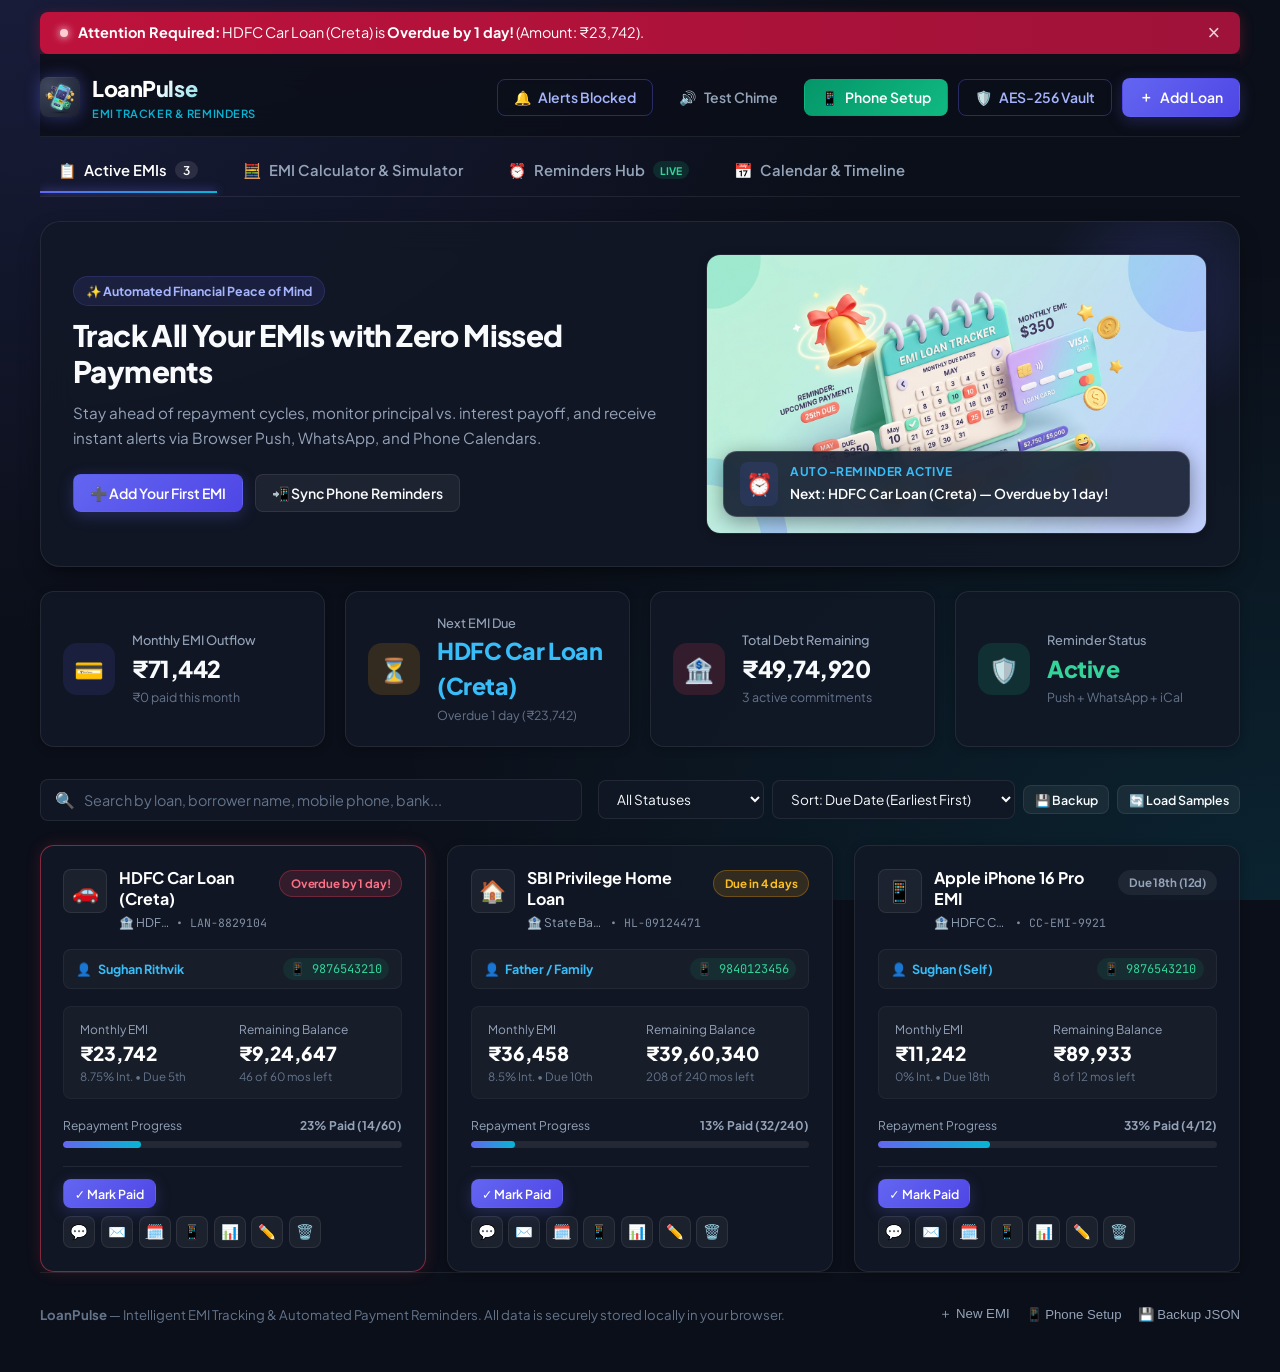
==== index.html @ 47651d10 "Add files via upload" ====
<!DOCTYPE html>
<html lang="en">
<head>
  <meta charset="UTF-8">
  <meta name="viewport" content="width=device-width, initial-scale=1.0, viewport-fit=cover">
  <title>LoanPulse — Smart EMI Tracker & Auto Reminders</title>
  <meta name="description" content="Track your loans, monitor monthly EMI outflow, calculate repayments, and receive automated reminders on your phone and browser.">
  <meta name="theme-color" content="#4f46e5">
  <meta name="apple-mobile-web-app-capable" content="yes">
  <meta name="apple-mobile-web-app-status-bar-style" content="black-translucent">
  <meta name="apple-mobile-web-app-title" content="LoanPulse">
  <link rel="manifest" href="manifest.json">
  <link rel="icon" type="image/jpeg" href="assets/app-icon.jpg">
  <link rel="apple-touch-icon" href="assets/app-icon.jpg">

  <!-- Google Fonts: Plus Jakarta Sans for modern fintech look -->
  <link rel="preconnect" href="https://fonts.googleapis.com">
  <link rel="preconnect" href="https://fonts.gstatic.com" crossorigin>
  <link href="https://fonts.googleapis.com/css2?family=Plus+Jakarta+Sans:wght@300;400;500;600;700;800&family=JetBrains+Mono:wght@400;600&display=swap" rel="stylesheet">

  <link rel="stylesheet" href="style.css?v=14">
</head>
<body>
  <div class="app-wrapper">
    <!-- Top Announcement / Due Alert Bar -->
    <aside id="urgentAlertBar" class="alert-bar hidden" role="alert" aria-live="polite">
      <div class="alert-content">
        <span class="pulse-dot"></span>
        <span id="urgentAlertText"><strong>Heads up!</strong> You have an EMI due soon.</span>
      </div>
      <button id="dismissAlertBtn" class="alert-dismiss" aria-label="Dismiss alert">&times;</button>
    </aside>

    <!-- Navigation Bar -->
    <header class="navbar">
      <div class="nav-brand">
        <img src="assets/app-icon.jpg" alt="LoanPulse Logo" class="brand-logo" width="40" height="40">
        <div class="brand-text">
          <h1>LoanPulse</h1>
          <span class="brand-badge">EMI Tracker & Reminders</span>
        </div>
      </div>

      <div class="nav-actions">
        <button id="notifyPermissionBtn" class="btn btn-outline" title="Enable Mobile & Browser Notifications">
          <span class="icon" aria-hidden="true">🔔</span>
          <span id="notifyStatusLabel">Enable Alerts</span>
        </button>
        <button id="testChimeBtn" class="btn btn-ghost" title="Play test reminder chime">
          <span class="icon" aria-hidden="true">🔊</span>
          <span class="btn-text">Test Chime</span>
        </button>
        <button id="openMobileGuideBtn" class="btn btn-accent" title="Setup Auto-Reminders on Phone">
          <span class="icon" aria-hidden="true">📱</span>
          <span class="btn-text">Phone Setup</span>
        </button>
        <button id="vaultSecurityBtn" class="btn btn-outline" title="Encrypted Vault & Security Lock">
          <span class="icon" aria-hidden="true">🛡️</span>
          <span class="btn-text">AES-256 Vault</span>
        </button>
        <button id="openAddLoanModalBtn" class="btn btn-primary" title="Add New Loan or EMI">
          <span class="icon" aria-hidden="true">＋</span>
          <span class="btn-text">Add Loan</span>
        </button>
      </div>
    </header>

    <!-- Navigation Tabs (Segmented Control on Mobile, Modern Underline on Desktop) -->
    <nav class="tabs-nav" aria-label="App Navigation Tabs">
      <button class="tab-link active" data-tab="tab-loans">
        <span class="tab-icon" aria-hidden="true">📋</span>
        <span class="tab-label-text tab-full">Active EMIs</span>
        <span class="tab-label-text tab-mobile">EMIs</span>
        <span class="tab-count-badge" id="loansCountBadge">0</span>
      </button>
      <button class="tab-link" data-tab="tab-calculator">
        <span class="tab-icon" aria-hidden="true">🧮</span>
        <span class="tab-label-text tab-full">EMI Calculator & Simulator</span>
        <span class="tab-label-text tab-mobile">Calc</span>
      </button>
      <button class="tab-link" data-tab="tab-reminders">
        <span class="tab-icon" aria-hidden="true">⏰</span>
        <span class="tab-label-text tab-full">Reminders Hub</span>
        <span class="tab-label-text tab-mobile">Alerts</span>
        <span class="tab-pulse-badge">Live</span>
      </button>
      <button class="tab-link" data-tab="tab-schedule">
        <span class="tab-icon" aria-hidden="true">📅</span>
        <span class="tab-label-text tab-full">Calendar & Timeline</span>
        <span class="tab-label-text tab-mobile">Schedule</span>
      </button>
    </nav>

    <!-- Main Content Area -->
    <main class="main-container">

      <!-- TAB 1: ACTIVE EMIS LIST & DASHBOARD -->
      <section id="tab-loans" class="tab-panel active">

        <!-- Mobile-Only Dedicated Fintech Card (Visible on Mobile Phones Only) -->
        <div class="mobile-fintech-card">
          <div class="mfc-glass-shine"></div>
          <div class="mfc-top">
            <div class="mfc-chip">
              <span class="mfc-chip-icon">💳</span>
              <span>LOANPULSE FINTECH</span>
            </div>
            <div class="mfc-live-pill">
              <span class="mfc-live-dot"></span>
              <span>Active</span>
            </div>
          </div>
          <div class="mfc-amount-block">
            <span class="mfc-label">Monthly EMI Outflow</span>
            <div class="mfc-amount-row">
              <h2 class="mfc-amount" id="mobileMonthlyEmiDisplay">₹0</h2>
              <span class="mfc-per-month">/ mo</span>
            </div>
          </div>
          <div class="mfc-stats-box">
            <div class="mfc-stat-row">
              <span class="mfc-stat-label">⏰ Next Due</span>
              <span class="mfc-stat-val text-accent" id="mobileNextDueDisplay">—</span>
            </div>
            <div class="mfc-stat-divider"></div>
            <div class="mfc-stat-row">
              <span class="mfc-stat-label">📊 Total Debt</span>
              <span class="mfc-stat-val" id="mobileTotalDebtDisplay">₹0</span>
            </div>
          </div>
          <div class="mfc-actions">
            <button class="mfc-btn mfc-btn-primary" id="mobileCardAddBtn">
              <span>＋ Add Loan</span>
            </button>
            <button class="mfc-btn mfc-btn-secondary" id="mobileCardGuideBtn">
              <span>📱 Phone Setup</span>
            </button>
          </div>
        </div>

        <!-- Hero & Quick Stats Section -->
        <section class="hero-section">
          <div class="hero-card">
            <div class="hero-text-content">
              <span class="tag-pill">✨ Automated Financial Peace of Mind</span>
              <h2>Track All Your EMIs with Zero Missed Payments</h2>
              <p>
                Stay ahead of repayment cycles, monitor principal vs. interest payoff, and receive instant alerts via Browser Push, WhatsApp, and Phone Calendars.
              </p>
              <div class="hero-cta-group">
                <button class="btn btn-primary" id="heroAddLoanBtn">
                  <span>➕ Add Your First EMI</span>
                </button>
                <button class="btn btn-secondary" id="heroAutoRemindBtn">
                  <span>📲 Sync Phone Reminders</span>
                </button>
              </div>
            </div>
            <div class="hero-image-wrapper">
              <img src="assets/hero.jpg" alt="EMI Tracker and Financial Calendar 3D Illustration" class="hero-img" width="560" height="315">
              <div class="floating-reminder-chip">
                <div class="chip-icon">⏰</div>
                <div class="chip-info">
                  <span class="chip-title">Auto-Reminder Active</span>
                  <span class="chip-sub" id="nextDueTicker">Next: Car Loan in 3 days</span>
                </div>
              </div>
            </div>
          </div>

          <!-- Metrics Grid -->
          <div class="metrics-grid">
            <div class="metric-card">
              <div class="metric-icon-wrap bg-primary-soft">
                <span class="metric-icon" aria-hidden="true">💳</span>
              </div>
              <div class="metric-details">
                <span class="metric-label">Monthly EMI Outflow</span>
                <h3 class="metric-value" id="metricMonthlyEmi">₹0</h3>
                <span class="metric-hint" id="metricPaidThisMonth">₹0 paid this month</span>
              </div>
            </div>

            <div class="metric-card">
              <div class="metric-icon-wrap bg-warning-soft">
                <span class="metric-icon" aria-hidden="true">⏳</span>
              </div>
              <div class="metric-details">
                <span class="metric-label">Next EMI Due</span>
                <h3 class="metric-value text-accent" id="metricNextDue">—</h3>
                <span class="metric-hint" id="metricNextDueDate">No pending due dates</span>
              </div>
            </div>

            <div class="metric-card">
              <div class="metric-icon-wrap bg-danger-soft">
                <span class="metric-icon" aria-hidden="true">🏦</span>
              </div>
              <div class="metric-details">
                <span class="metric-label">Total Debt Remaining</span>
                <h3 class="metric-value" id="metricTotalOutstanding">₹0</h3>
                <span class="metric-hint" id="metricActiveLoanCount">0 active loans</span>
              </div>
            </div>

            <div class="metric-card">
              <div class="metric-icon-wrap bg-success-soft">
                <span class="metric-icon" aria-hidden="true">🛡️</span>
              </div>
              <div class="metric-details">
                <span class="metric-label">Reminder Status</span>
                <h3 class="metric-value text-success" id="metricReminderStatus">Active</h3>
                <span class="metric-hint" id="metricReminderChannels">Push + WhatsApp + iCal</span>
              </div>
            </div>
          </div>
        </section>
        <!-- Control Bar: Search, Filters, Sorters -->
        <div class="table-controls">
          <div class="search-box">
            <span class="search-icon" aria-hidden="true">🔍</span>
            <input type="text" id="loanSearchInput" placeholder="Search by loan, borrower name, mobile phone, bank..." aria-label="Search loans">
          </div>

          <div class="filter-group">
            <select id="loanFilterStatus" class="form-select" aria-label="Filter loans by status">
              <option value="all">All Statuses</option>
              <option value="due-soon">Due within 7 Days</option>
              <option value="unpaid">Unpaid This Month</option>
              <option value="paid">Paid This Month</option>
              <option value="overdue">Overdue</option>
            </select>

            <select id="loanSortBy" class="form-select" aria-label="Sort loans">
              <option value="due-asc">Sort: Due Date (Earliest First)</option>
              <option value="due-desc">Sort: Due Date (Latest First)</option>
              <option value="emi-desc">Sort: EMI Amount (High to Low)</option>
              <option value="emi-asc">Sort: EMI Amount (Low to High)</option>
              <option value="balance-desc">Sort: Balance (Largest First)</option>
            </select>

            <button class="btn btn-secondary btn-sm" id="exportDataBtn" title="Export loans as backup JSON">
              <span>💾 Backup</span>
            </button>
            <button class="btn btn-secondary btn-sm" id="seedDemoDataBtn" title="Reset to Sample Demo Loans">
              <span>🔄 Load Samples</span>
            </button>
          </div>
        </div>

        <!-- Loan Cards Grid -->
        <div id="loansGrid" class="loans-grid">
          <!-- Dynamic Content rendered via app.js -->
        </div>

        <!-- Empty State (shown if no loans) -->
        <div id="loansEmptyState" class="empty-state hidden">
          <div class="empty-icon">📭</div>
          <h3>No Loans Found</h3>
          <p>Add your existing personal, home, car, or gadget EMIs to start tracking payment schedules and automated reminders.</p>
          <div class="empty-actions">
            <button class="btn btn-primary" id="emptyAddBtn">➕ Add Your First EMI</button>
            <button class="btn btn-secondary" id="emptySeedBtn">✨ Load Demo Loans</button>
          </div>
        </div>
      </section>

      <!-- TAB 2: INTERACTIVE EMI CALCULATOR & SIMULATOR -->
      <section id="tab-calculator" class="tab-panel">
        <div class="calculator-layout">
          <div class="calc-form-card">
            <div class="section-header">
              <h3>🧮 Smart EMI & Prepayment Calculator</h3>
              <p>Simulate any loan proposal or evaluate how extra monthly prepayments save you lakhs in interest.</p>
            </div>

            <div class="calc-inputs">
              <!-- Loan Amount -->
              <div class="input-field-group">
                <div class="field-label-row">
                  <label for="calcAmountRange">Loan Amount (Principal)</label>
                  <div class="field-input-box">
                    <span>₹</span>
                    <input type="number" id="calcAmountNumber" min="10000" max="20000000" step="5000" value="1500000">
                  </div>
                </div>
                <input type="range" id="calcAmountRange" min="50000" max="10000000" step="25000" value="1500000" class="custom-slider">
                <div class="slider-marks">
                  <span>₹50K</span>
                  <span>₹25L</span>
                  <span>₹50L</span>
                  <span>₹1 Cr</span>
                </div>
              </div>

              <!-- Interest Rate -->
              <div class="input-field-group">
                <div class="field-label-row">
                  <label for="calcRateRange">Annual Interest Rate (%)</label>
                  <div class="field-input-box">
                    <input type="number" id="calcRateNumber" min="1" max="36" step="0.1" value="8.75">
                    <span>%</span>
                  </div>
                </div>
                <input type="range" id="calcRateRange" min="4" max="25" step="0.25" value="8.75" class="custom-slider">
                <div class="slider-marks">
                  <span>4% (Low)</span>
                  <span>8.75% (Home/Car)</span>
                  <span>14% (Personal)</span>
                  <span>25%</span>
                </div>
              </div>

              <!-- Tenure -->
              <div class="input-field-group">
                <div class="field-label-row">
                  <label for="calcTenureRange">Loan Tenure</label>
                  <div class="field-input-box">
                    <input type="number" id="calcTenureNumber" min="3" max="360" step="1" value="60">
                    <select id="calcTenureType" class="mini-select">
                      <option value="months" selected>Months</option>
                      <option value="years">Years</option>
                    </select>
                  </div>
                </div>
                <input type="range" id="calcTenureRange" min="6" max="360" step="6" value="60" class="custom-slider">
                <div class="slider-marks">
                  <span>6 Mos</span>
                  <span>5 Yrs (60M)</span>
                  <span>15 Yrs</span>
                  <span>30 Yrs</span>
                </div>
              </div>

              <!-- Prepayment Simulator Switch -->
              <div class="prepayment-box">
                <div class="prepay-header">
                  <label class="toggle-container">
                    <input type="checkbox" id="calcEnablePrepay">
                    <span class="toggle-slider"></span>
                  </label>
                  <div>
                    <strong>Simulate Extra Prepayment Savings</strong>
                    <p class="muted-text">See how paying extra monthly shortens your tenure</p>
                  </div>
                </div>
                <div id="prepayInputRow" class="prepay-field hidden">
                  <label for="calcPrepayAmount">Extra Monthly Prepayment: ₹</label>
                  <input type="number" id="calcPrepayAmount" min="500" max="100000" step="500" value="5000">
                </div>
              </div>

              <div class="calc-action-buttons">
                <button class="btn btn-primary" id="saveCalcAsLoanBtn">
                  <span>➕ Save As New Tracked Loan</span>
                </button>
              </div>
            </div>
          </div>

          <!-- Calculator Results & Visualizer -->
          <div class="calc-results-card">
            <div class="result-highlight-box">
              <span class="result-caption">Calculated Monthly EMI</span>
              <h2 class="result-emi-figure" id="calcResultEmi">₹30,967</h2>
              <span class="result-tenure-tag" id="calcResultTenureLabel">for 60 months (5 Years)</span>
            </div>

            <!-- Breakdown stats -->
            <div class="calc-stats-grid">
              <div class="stat-pill">
                <span class="pill-dot bg-cyan"></span>
                <div>
                  <span class="stat-label">Principal Amount</span>
                  <strong class="stat-val" id="calcResultPrincipal">₹15,00,000</strong>
                </div>
              </div>
              <div class="stat-pill">
                <span class="pill-dot bg-coral"></span>
                <div>
                  <span class="stat-label">Total Interest</span>
                  <strong class="stat-val" id="calcResultInterest">₹3,58,012</strong>
                </div>
              </div>
              <div class="stat-pill full-width">
                <span class="pill-dot bg-purple"></span>
                <div>
                  <span class="stat-label">Total Amount Payable (P + I)</span>
                  <strong class="stat-val" id="calcResultTotal">₹18,58,012</strong>
                </div>
              </div>
            </div>

            <!-- Donut Visual Breakdown -->
            <div class="chart-container">
              <svg class="donut-chart" viewBox="0 0 160 160" width="160" height="160" aria-label="Principal vs Interest Breakdown Chart">
                <circle class="donut-ring" cx="80" cy="80" r="60" fill="transparent" stroke="#1e293b" stroke-width="20"></circle>
                <circle id="donutPrincipalCircle" class="donut-segment segment-principal" cx="80" cy="80" r="60" fill="transparent" stroke="#06b6d4" stroke-width="20" stroke-dasharray="300 377" stroke-dashoffset="0"></circle>
                <circle id="donutInterestCircle" class="donut-segment segment-interest" cx="80" cy="80" r="60" fill="transparent" stroke="#f43f5e" stroke-width="20" stroke-dasharray="77 377" stroke-dashoffset="-300"></circle>
              </svg>
              <div class="chart-legend">
                <div class="legend-item"><span class="badge-dot bg-cyan"></span> Principal: <strong id="calcPrincipalPct">80.7%</strong></div>
                <div class="legend-item"><span class="badge-dot bg-coral"></span> Interest: <strong id="calcInterestPct">19.3%</strong></div>
              </div>
            </div>

            <!-- Prepayment savings result box -->
            <div id="prepaySavingsCard" class="savings-card hidden">
              <div class="savings-icon">🎉</div>
              <div class="savings-info">
                <h4>Prepayment Advantage</h4>
                <p id="prepaySavingsSummary">You will save ₹62,400 in interest and be debt-free 8 months earlier!</p>
              </div>
            </div>
          </div>
        </div>
      </section>

      <!-- TAB 3: SMART AUTO-REMINDERS HUB -->
      <section id="tab-reminders" class="tab-panel">
        <div class="reminders-hub">
          <div class="section-header">
            <h3>⏰ Automated Reminders Control Center</h3>
            <p>Never incur late fees, bounce charges, or credit score drops. Choose from 4 automated reminder methods.</p>
          </div>

          <div class="reminder-channels-grid">
            <!-- Channel 1: Mobile Browser Push Notifications -->
            <div class="channel-card">
              <div class="channel-header">
                <div class="channel-icon-box bg-purple-soft">🔔</div>
                <div class="channel-title">
                  <h4>Push Notifications</h4>
                  <span class="channel-badge" id="pushChannelBadge">Checking...</span>
                </div>
              </div>
              <p class="channel-desc">
                Instant browser & mobile push alert notification sent directly to your device lock screen before the due date.
              </p>
              <div class="channel-actions">
                <button class="btn btn-outline" id="enablePushBtn">Enable Notification Alerts</button>
                <button class="btn btn-ghost" id="testPushBtn">Send Test Notification</button>
              </div>
            </div>

            <!-- Channel 2: Google Calendar Direct Sync -->
            <div class="channel-card">
              <div class="channel-header">
                <div class="channel-icon-box bg-cyan-soft">🗓️</div>
                <div class="channel-title">
                  <h4>Google Calendar Sync</h4>
                  <span class="channel-badge badge-active">Available</span>
                </div>
              </div>
              <p class="channel-desc">
                Sync recurring monthly EMI reminders to your Google Calendar. Triggers mobile phone alarms & notifications on Android & iOS.
              </p>
              <div class="channel-actions">
                <button class="btn btn-primary" id="openCalendarSyncListBtn">Sync Active Loans to Calendar</button>
              </div>
            </div>

            <!-- Channel 3: Apple & Phone Calendar (.ICS Download) -->
            <div class="channel-card">
              <div class="channel-header">
                <div class="channel-icon-box bg-emerald-soft">📱</div>
                <div class="channel-title">
                  <h4>Phone Calendar (.ICS Event)</h4>
                  <span class="channel-badge badge-active">Universal</span>
                </div>
              </div>
              <p class="channel-desc">
                Download an all-in-one .ics calendar file. One tap adds recurring sound alarms to Apple Calendar, Outlook, and Samsung Calendar.
              </p>
              <div class="channel-actions">
                <button class="btn btn-outline" id="downloadAllIcsBtn">Download .ICS Calendar File</button>
              </div>
            </div>

            <!-- Channel 4: WhatsApp Reminder Dispatcher -->
            <div class="channel-card">
              <div class="channel-header">
                <div class="channel-icon-box bg-green-soft">💬</div>
                <div class="channel-title">
                  <h4>WhatsApp EMI Reminder</h4>
                  <span class="channel-badge badge-active">1-Click</span>
                </div>
              </div>
              <p class="channel-desc">
                Generate pre-formatted WhatsApp reminders with loan amount, due date, account number, and UPI payment link sent to yourself or family.
              </p>
              <div class="channel-actions">
                <button class="btn btn-accent" id="openWhatsAppQuickReminderBtn">Share via WhatsApp</button>
              </div>
            </div>
          </div>

          <!-- Alert Timing Preferences -->
          <div class="reminder-settings-card">
            <h4>⚙️ Automatic Alert Lead Times</h4>
            <p class="muted-text">Select how many days in advance you wish to be alerted about each EMI cycle:</p>
            <div class="lead-time-options">
              <label class="checkbox-pill">
                <input type="checkbox" id="lead7Days" checked>
                <span>7 Days Before (Grace reminder)</span>
              </label>
              <label class="checkbox-pill">
                <input type="checkbox" id="lead3Days" checked>
                <span>3 Days Before (Funds verification)</span>
              </label>
              <label class="checkbox-pill">
                <input type="checkbox" id="lead1Day" checked>
                <span>1 Day Before (Final reminder)</span>
              </label>
              <label class="checkbox-pill">
                <input type="checkbox" id="leadSameDay" checked>
                <span>On Due Date Morning (Action prompt)</span>
              </label>
            </div>
          </div>
        </div>
      </section>

      <!-- TAB 4: CALENDAR & PAYMENT TIMELINE -->
      <section id="tab-schedule" class="tab-panel">
        <div class="schedule-view">
          <div class="section-header">
            <h3>📅 Upcoming 12-Month Payment Schedule</h3>
            <p>Visual map of all upcoming monthly installments across all your active loans.</p>
          </div>

          <div id="scheduleTimeline" class="timeline-container">
            <!-- Rendered via JS -->
          </div>
        </div>
      </section>

    </main>

    <!-- Footer -->
    <footer class="app-footer">
      <div class="footer-inner">
        <p><strong>LoanPulse</strong> — Intelligent EMI Tracking & Automated Payment Reminders. All data is securely stored locally in your browser.</p>
        <div class="footer-links">
          <button class="link-btn" id="footerAddLoan">＋ New EMI</button>
          <button class="link-btn" id="footerGuide">📱 Phone Setup</button>
          <button class="link-btn" id="footerExport">💾 Backup JSON</button>
        </div>
      </div>
    </footer>
  </div>

  <!-- MODAL: ADD / EDIT LOAN -->
  <div id="loanModal" class="modal-backdrop hidden" role="dialog" aria-modal="true" aria-labelledby="loanModalTitle">
    <div class="modal-dialog">
      <div class="modal-header">
        <h3 id="loanModalTitle">➕ Add New EMI Loan</h3>
        <button class="modal-close" id="closeLoanModalBtn" aria-label="Close modal">&times;</button>
      </div>
      <form id="loanForm" class="modal-form">
        <input type="hidden" id="loanEditId">
        <div class="modal-body-scroll">

        <div class="form-row">
          <div class="form-group flex-2">
            <label for="formLoanName">Loan / EMI Name *</label>
            <input type="text" id="formLoanName" placeholder="e.g. HDFC Car Loan, iPhone 16 Pro" required>
          </div>
          <div class="form-group flex-1">
            <label for="formCategory">Category *</label>
            <select id="formCategory" required>
              <option value="Car">🚗 Car / Vehicle</option>
              <option value="Home">🏠 Home Loan</option>
              <option value="Personal">💼 Personal Loan</option>
              <option value="Gadget">📱 Gadget / Tech</option>
              <option value="Education">🎓 Education</option>
              <option value="CreditCard">💳 Credit Card EMI</option>
              <option value="Other">🏷️ Other</option>
            </select>
          </div>
        </div>

        <div class="form-row">
          <div class="form-group flex-1">
            <label for="formBorrowerName">👤 Borrower / Loan Holder Name *</label>
            <input type="text" id="formBorrowerName" placeholder="e.g. Sughan Rithvik, Self, Father" required>
            <small class="form-help">Person whose name the loan is registered under</small>
          </div>
          <div class="form-group flex-1">
            <label for="formBorrowerPhone">📱 Reminder Mobile / WhatsApp Number *</label>
            <input type="tel" id="formBorrowerPhone" placeholder="e.g. 9876543210 or +919876543210" required>
            <small class="form-help">Number to receive WhatsApp and SMS alerts</small>
          </div>
        </div>

        <div class="form-row">
          <div class="form-group flex-1">
            <label for="formBankName">Bank / Lender Name *</label>
            <input type="text" id="formBankName" placeholder="e.g. HDFC Bank, SBI, ICICI, Bajaj" required>
          </div>
          <div class="form-group flex-1">
            <label for="formLoanNumber">Account / Loan ID (Optional)</label>
            <input type="text" id="formLoanNumber" placeholder="e.g. LAN-98234812">
          </div>
        </div>

        <div class="form-row">
          <div class="form-group flex-1">
            <label for="formPrincipal">Principal Loan Amount (₹) *</label>
            <input type="number" id="formPrincipal" min="1000" step="500" placeholder="1000000" required>
          </div>
          <div class="form-group flex-1">
            <label for="formInterestRate">Annual Interest Rate (%) *</label>
            <input type="number" id="formInterestRate" min="0" max="100" step="0.05" placeholder="8.5" required>
          </div>
          <div class="form-group flex-1">
            <label for="formTenureMonths">Tenure (Total Months) *</label>
            <input type="number" id="formTenureMonths" min="1" max="480" placeholder="60" required>
          </div>
        </div>

        <!-- Calculated EMI Preview Box -->
        <div class="calculated-preview-box">
          <div class="preview-item">
            <span>Monthly EMI Amount:</span>
            <strong id="formEmiPreview">₹0</strong>
          </div>
          <div class="preview-item">
            <span>Total Payable:</span>
            <strong id="formTotalPayablePreview">₹0</strong>
          </div>
        </div>

        <div class="form-row">
          <div class="form-group flex-1">
            <label for="formDueDay">Monthly EMI Due Day (1 - 31) *</label>
            <input type="number" id="formDueDay" min="1" max="31" value="5" required>
            <small class="form-help">Day of month payment is deducted</small>
          </div>
          <div class="form-group flex-1">
            <label for="formStartDate">Loan Start Date *</label>
            <input type="date" id="formStartDate" required>
          </div>
          <div class="form-group flex-1">
            <label for="formPaidInstallments">Installments Already Paid</label>
            <input type="number" id="formPaidInstallments" min="0" value="0">
          </div>
        </div>

        <div class="form-group">
          <label for="formNotes">Notes / Payment link / Remarks</label>
          <input type="text" id="formNotes" placeholder="Auto-debit from salary account / NetBanking link">
        </div>
        </div><!-- /.modal-body-scroll -->

        <div class="modal-footer">
          <button type="button" class="btn btn-secondary" id="cancelLoanModalBtn">Cancel</button>
          <button type="submit" class="btn btn-primary" id="saveLoanSubmitBtn">Save EMI Loan</button>
        </div>
      </form>
    </div>
  </div>

  <!-- MODAL: AMORTIZATION SCHEDULE BREAKDOWN -->
  <div id="amortizationModal" class="modal-backdrop hidden" role="dialog" aria-modal="true" aria-labelledby="amortModalTitle">
    <div class="modal-dialog modal-lg">
      <div class="modal-header">
        <div>
          <h3 id="amortModalTitle">📊 Loan Repayment Schedule</h3>
          <p id="amortModalSubtitle" class="modal-sub">Month-by-month principal vs interest amortization</p>
        </div>
        <button class="modal-close" id="closeAmortModalBtn" aria-label="Close modal">&times;</button>
      </div>

      <div class="amort-summary-cards">
        <div class="mini-stat"><span>Monthly EMI</span><strong id="amortEmiVal">₹0</strong></div>
        <div class="mini-stat"><span>Principal</span><strong id="amortPrincipalVal">₹0</strong></div>
        <div class="mini-stat"><span>Total Interest</span><strong id="amortInterestVal">₹0</strong></div>
        <div class="mini-stat"><span>Debt-Free Date</span><strong id="amortEndDateVal">—</strong></div>
      </div>

      <div class="table-scroll-wrap">
        <table class="amort-table">
          <thead>
            <tr>
              <th>#</th>
              <th>Month / Date</th>
              <th>EMI Amount</th>
              <th>Principal</th>
              <th>Interest</th>
              <th>Balance Left</th>
              <th>Status</th>
            </tr>
          </thead>
          <tbody id="amortTableBody">
            <!-- Generated via JS -->
          </tbody>
        </table>
      </div>

      <div class="modal-footer">
        <button class="btn btn-secondary" id="closeAmortBtn">Close</button>
      </div>
    </div>
  </div>

  <!-- MODAL: MOBILE PHONE SETUP & AUTO-REMINDER GUIDE -->
  <div id="mobileGuideModal" class="modal-backdrop hidden" role="dialog" aria-modal="true" aria-labelledby="mobileGuideTitle">
    <div class="modal-dialog">
      <div class="modal-header">
        <div>
          <h3 id="mobileGuideTitle">📱 How to Get Automatic Reminders on Your Phone</h3>
          <p class="modal-sub">Fast 2-minute setup for iPhone and Android</p>
        </div>
        <button class="modal-close" id="closeGuideModalBtn" aria-label="Close modal">&times;</button>
      </div>

      <div class="guide-steps-list">
        <div class="guide-step">
          <div class="step-num">1</div>
          <div class="step-body">
            <h4>Install as a Mobile App (PWA)</h4>
            <p>Open this page on your phone browser:</p>
            <ul>
              <li><strong>Android (Chrome):</strong> Tap the 3 dots menu (⋮) &rarr; tap <strong>"Add to Home screen"</strong> or <strong>"Install App"</strong>.</li>
              <li><strong>iPhone (Safari):</strong> Tap the Share button (⎋) &rarr; scroll down &rarr; tap <strong>"Add to Home Screen"</strong>.</li>
            </ul>
          </div>
        </div>

        <div class="guide-step">
          <div class="step-num">2</div>
          <div class="step-body">
            <h4>Enable Push Notification Alarms</h4>
            <p>Tap <strong>"Enable Alerts"</strong> at the top. Allow notifications when prompted by your browser so LoanPulse can ring alerts before your due date.</p>
          </div>
        </div>

        <div class="guide-step">
          <div class="step-num">3</div>
          <div class="step-body">
            <h4>Sync to Phone Calendar (Universal Alarms)</h4>
            <p>Tap <strong>"Download .ICS Calendar File"</strong> or <strong>"Google Calendar"</strong> on each loan. This creates an automatic repeating monthly event with sound alarms 1 day and 2 hours before the due time.</p>
          </div>
        </div>

        <div class="guide-step">
          <div class="step-num">4</div>
          <div class="step-body">
            <h4>WhatsApp 1-Click Payment Alerts</h4>
            <p>Click the <strong>WhatsApp</strong> icon on any loan card anytime to instantly send a cleanly formatted reminder with amount and payment details to your own chat or family member.</p>
          </div>
        </div>
      </div>

      <div class="modal-footer">
        <button class="btn btn-primary" id="guideUnderstoodBtn">Got it, Thanks!</button>
      </div>
    </div>
  </div>

  <!-- MODAL: ENCRYPTED VAULT PIN LOCK SCREEN -->
  <div id="appLockScreenModal" class="modal-backdrop lock-screen-backdrop hidden" role="dialog" aria-modal="true">
    <div class="lock-screen-box">
      <div class="lock-icon-badge">🔒</div>
      <h2>LoanPulse Encrypted Vault</h2>
      <p class="lock-sub">Enter your 4-digit PIN to decrypt your financial records</p>
      
      <div class="pin-dots-display" id="pinDotsDisplay">
        <span class="pin-dot"></span>
        <span class="pin-dot"></span>
        <span class="pin-dot"></span>
        <span class="pin-dot"></span>
      </div>
      
      <div class="pin-error-msg hidden" id="pinErrorMsg">Incorrect PIN. Try again.</div>

      <div class="pin-keypad">
        <button class="pin-key" data-key="1">1</button>
        <button class="pin-key" data-key="2">2</button>
        <button class="pin-key" data-key="3">3</button>
        <button class="pin-key" data-key="4">4</button>
        <button class="pin-key" data-key="5">5</button>
        <button class="pin-key" data-key="6">6</button>
        <button class="pin-key" data-key="7">7</button>
        <button class="pin-key" data-key="8">8</button>
        <button class="pin-key" data-key="9">9</button>
        <button class="pin-key pin-key-action" id="pinKeyClear">CLR</button>
        <button class="pin-key" data-key="0">0</button>
        <button class="pin-key pin-key-action" id="pinKeyBackspace">⌫</button>
      </div>

      <div class="lock-footer-info">
        <span>🛡️ 256-Bit AES-GCM Encrypted Storage</span>
      </div>
    </div>
  </div>

  <!-- MODAL: VAULT SECURITY & ENCRYPTION SETTINGS -->
  <div id="vaultSettingsModal" class="modal-backdrop hidden" role="dialog" aria-modal="true" aria-labelledby="vaultSettingsTitle">
    <div class="modal-dialog">
      <div class="modal-header">
        <div>
          <h3 id="vaultSettingsTitle">🛡️ Encrypted Vault Security</h3>
          <p class="modal-sub">Military-Grade 256-Bit AES-GCM Client-Side Encryption</p>
        </div>
        <button class="modal-close" id="closeVaultSettingsBtn" aria-label="Close modal">&times;</button>
      </div>

      <div class="vault-settings-body">
        <div class="vault-status-card">
          <div class="vsc-icon">🔐</div>
          <div class="vsc-info">
            <h4>Vault Status: <span class="text-success">Active & Encrypted</span></h4>
            <p>All loan records, bank details, and personal figures are stored encrypted with 256-Bit AES-GCM. Plaintext is never written to disk.</p>
          </div>
        </div>

        <div class="vault-option-card">
          <h4>App Lock & PIN Protection</h4>
          <p class="text-muted small">Protect your dashboard from anyone viewing your phone or laptop.</p>
          
          <div class="pin-change-section">
            <label for="newPinInput">Set or Update 4-Digit PIN</label>
            <div class="pin-input-group">
              <input type="password" id="newPinInput" maxlength="4" placeholder="4-digit PIN" inputmode="numeric" pattern="[0-9]*" class="form-input">
              <button class="btn btn-primary btn-sm" id="savePinBtn">Set PIN</button>
              <button class="btn btn-ghost btn-sm" id="removePinBtn">Remove</button>
            </div>
            <span class="pin-status-note" id="pinStatusNote">No PIN set (Protected by device encryption key)</span>
          </div>
        </div>

        <div class="vault-option-card">
          <h4>Encrypted Backups & Actions</h4>
          <p class="text-muted small">Download a password-encrypted JSON file or lock the vault immediately.</p>
          <div class="vault-action-buttons">
            <button class="btn btn-outline" id="exportEncryptedBackupBtn">
              <span>🔐 Export Encrypted (.enc.json)</span>
            </button>
            <button class="btn btn-secondary" id="lockAppNowBtn">
              <span>🔒 Lock Vault Now</span>
            </button>
          </div>
        </div>
      </div>

      <div class="modal-footer">
        <button class="btn btn-secondary" id="closeVaultModalBtn">Done</button>
      </div>
    </div>
  </div>

  <!-- Mobile Bottom Navigation Bar (Visible on mobile screens) -->
  <nav class="mobile-bottom-nav" aria-label="Mobile Navigation">
    <button class="mobile-nav-item active" data-tab="tab-loans" title="Active EMIs">
      <span class="mobile-nav-icon">📋</span>
      <span class="mobile-nav-label">EMIs</span>
    </button>
    <button class="mobile-nav-item" data-tab="tab-calculator" title="EMI Calculator">
      <span class="mobile-nav-icon">🧮</span>
      <span class="mobile-nav-label">Calculator</span>
    </button>
    <button class="mobile-nav-item mobile-fab" id="mobileFabAddBtn" title="Add Loan">
      <span class="mobile-fab-icon">＋</span>
    </button>
    <button class="mobile-nav-item" data-tab="tab-reminders" title="Reminders Hub">
      <span class="mobile-nav-icon">⏰</span>
      <span class="mobile-nav-label">Reminders</span>
    </button>
    <button class="mobile-nav-item" data-tab="tab-schedule" title="Schedule">
      <span class="mobile-nav-icon">📅</span>
      <span class="mobile-nav-label">Schedule</span>
    </button>
  </nav>

  <!-- Audio Chime Element (Synthesized dynamically via Web Audio API, fallback audio tag) -->
  <div id="toastNotification" class="toast-popup hidden" role="status" aria-live="polite">
    <div class="toast-icon" id="toastIcon">🔔</div>
    <div class="toast-message" id="toastMessage">Alert notification</div>
  </div>

  <script src="app.js?v=14"></script>
</body>
</html>
---- style.css ----
/* ==========================================================================
   LoanPulse — Modern Fintech Design System
   Rich Aesthetics: Deep slate tones, vibrant neon cyan & indigo accents,
   glassmorphism, smooth micro-interactions, responsive mobile layout.
   ========================================================================== */

:root {
  /* Color Palette */
  --bg-main: #0b0f19;
  --bg-card: rgba(18, 24, 38, 0.85);
  --bg-card-hover: rgba(26, 35, 54, 0.95);
  --bg-card-subtle: rgba(255, 255, 255, 0.03);
  --border-subtle: rgba(255, 255, 255, 0.08);
  --border-highlight: rgba(99, 102, 241, 0.35);

  --primary: #6366f1;
  --primary-hover: #4f46e5;
  --primary-glow: rgba(99, 102, 241, 0.25);
  --primary-soft: rgba(99, 102, 241, 0.12);

  --accent-cyan: #06b6d4;
  --accent-cyan-soft: rgba(6, 182, 212, 0.15);
  --accent-coral: #f43f5e;
  --accent-coral-soft: rgba(244, 63, 94, 0.15);
  --accent-emerald: #10b981;
  --accent-emerald-soft: rgba(16, 185, 129, 0.15);
  --accent-amber: #f59e0b;
  --accent-amber-soft: rgba(245, 158, 11, 0.15);
  --accent-purple: #a855f7;

  /* Typography */
  --font-family: 'Plus Jakarta Sans', system-ui, -apple-system, sans-serif;
  --font-mono: 'JetBrains Mono', monospace;
  --text-main: #f8fafc;
  --text-muted: #94a3b8;
  --text-dim: #64748b;

  /* Shadows & Glass */
  --glass-blur: blur(16px);
  --shadow-sm: 0 2px 8px rgba(0, 0, 0, 0.25);
  --shadow-md: 0 10px 25px -5px rgba(0, 0, 0, 0.4), 0 8px 10px -6px rgba(0, 0, 0, 0.3);
  --shadow-glow: 0 0 25px rgba(99, 102, 241, 0.25);
  --radius-sm: 8px;
  --radius-md: 14px;
  --radius-lg: 20px;
  --radius-full: 9999px;

  --transition-fast: 0.18s cubic-bezier(0.4, 0, 0.2, 1);
  --transition-smooth: 0.3s cubic-bezier(0.4, 0, 0.2, 1);
}

/* Reset & Base */
*, *::before, *::after {
  box-sizing: border-box;
  margin: 0;
  padding: 0;
}

/* Instant tap responsiveness on mobile (eliminates 300ms click delay) */
button, input, select, textarea, a, .tab-link, .mobile-nav-item, .icon-btn, .metric-card, .mfc-btn {
  touch-action: manipulation;
  -webkit-tap-highlight-color: rgba(99, 102, 241, 0.2);
}

html, body {
  overflow-x: hidden;
  max-width: 100vw;
}

body {
  font-family: var(--font-family);
  background-color: var(--bg-main);
  background-image: 
    radial-gradient(at 0% 0%, rgba(99, 102, 241, 0.15) 0px, transparent 50%),
    radial-gradient(at 100% 100%, rgba(6, 182, 212, 0.12) 0px, transparent 50%);
  background-attachment: fixed;
  color: var(--text-main);
  min-height: 100vh;
  line-height: 1.5;
  -webkit-font-smoothing: antialiased;
  -moz-osx-font-smoothing: grayscale;
}

/* App Wrapper Layout */
.app-wrapper {
  max-width: 1240px;
  margin: 0 auto;
  padding: 0 1.25rem 3rem;
  display: flex;
  flex-direction: column;
  min-height: 100vh;
}

/* Top Announcement Bar */
.alert-bar {
  background: linear-gradient(90deg, #be123c, #9f1239);
  color: #fff;
  padding: 0.65rem 1.25rem;
  border-radius: var(--radius-sm);
  margin-top: 0.75rem;
  display: flex;
  align-items: center;
  justify-content: space-between;
  box-shadow: 0 4px 14px rgba(225, 29, 72, 0.3);
  animation: slideDown 0.35s ease;
}

.alert-content {
  display: flex;
  align-items: center;
  gap: 0.65rem;
  font-size: 0.9rem;
}

.pulse-dot {
  width: 8px;
  height: 8px;
  background-color: #fecdd3;
  border-radius: 50%;
  box-shadow: 0 0 8px #fff;
  animation: pulseLight 1.5s infinite;
}

.alert-dismiss {
  background: transparent;
  border: none;
  color: #fff;
  font-size: 1.35rem;
  cursor: pointer;
  line-height: 1;
  opacity: 0.8;
  transition: opacity var(--transition-fast);
}
.alert-dismiss:hover { opacity: 1; }

/* Navbar */
.navbar {
  display: flex;
  align-items: center;
  justify-content: space-between;
  padding: 1.15rem 0 0.85rem;
  border-bottom: 1px solid var(--border-subtle);
  margin-bottom: 0.75rem;
  position: sticky;
  top: 0;
  z-index: 50;
  backdrop-filter: var(--glass-blur);
  background: rgba(11, 15, 25, 0.85);
}

.nav-brand {
  display: flex;
  align-items: center;
  gap: 0.75rem;
}

.brand-logo {
  border-radius: var(--radius-sm);
  box-shadow: 0 0 15px rgba(99, 102, 241, 0.4);
  object-fit: cover;
}

.brand-text h1 {
  font-size: 1.35rem;
  font-weight: 800;
  letter-spacing: -0.02em;
  background: linear-gradient(135deg, #fff 40%, var(--accent-cyan));
  -webkit-background-clip: text;
  -webkit-text-fill-color: transparent;
}

.brand-badge {
  font-size: 0.7rem;
  color: var(--accent-cyan);
  font-weight: 600;
  text-transform: uppercase;
  letter-spacing: 0.05em;
  display: block;
}

.nav-actions {
  display: flex;
  align-items: center;
  gap: 0.6rem;
  flex-wrap: wrap;
}

/* Modern Buttons */
.btn {
  display: inline-flex;
  align-items: center;
  justify-content: center;
  gap: 0.45rem;
  font-family: var(--font-family);
  font-size: 0.875rem;
  font-weight: 600;
  padding: 0.55rem 1rem;
  border-radius: var(--radius-sm);
  border: 1px solid transparent;
  cursor: pointer;
  transition: all var(--transition-fast);
  white-space: nowrap;
}

.btn-primary {
  background: linear-gradient(135deg, var(--primary), var(--primary-hover));
  color: #fff;
  box-shadow: 0 4px 15px var(--primary-glow);
}
.btn-primary:hover {
  transform: translateY(-1px);
  box-shadow: 0 6px 20px rgba(99, 102, 241, 0.4);
}

.btn-secondary {
  background: rgba(255, 255, 255, 0.06);
  color: var(--text-main);
  border-color: var(--border-subtle);
}
.btn-secondary:hover {
  background: rgba(255, 255, 255, 0.12);
  border-color: rgba(255, 255, 255, 0.2);
}

.btn-accent {
  background: linear-gradient(135deg, #059669, #10b981);
  color: #fff;
}
.btn-accent:hover {
  box-shadow: 0 4px 15px rgba(16, 185, 129, 0.35);
  transform: translateY(-1px);
}

.btn-outline {
  background: transparent;
  border-color: var(--border-highlight);
  color: #a5b4fc;
}
.btn-outline:hover {
  background: var(--primary-soft);
  color: #fff;
}

.btn-ghost {
  background: transparent;
  color: var(--text-muted);
}
.btn-ghost:hover {
  color: var(--text-main);
  background: rgba(255, 255, 255, 0.05);
}

.btn-sm {
  padding: 0.35rem 0.65rem;
  font-size: 0.775rem;
}

/* Hero Section */
.hero-section {
  display: flex;
  flex-direction: column;
  gap: 1.5rem;
  margin-bottom: 2rem;
}

.hero-card {
  background: var(--bg-card);
  border: 1px solid var(--border-subtle);
  border-radius: var(--radius-lg);
  padding: 2rem;
  display: grid;
  grid-template-columns: 1.2fr 1fr;
  gap: 2rem;
  align-items: center;
  position: relative;
  overflow: hidden;
  box-shadow: var(--shadow-md);
  backdrop-filter: var(--glass-blur);
}

.hero-card::before {
  content: '';
  position: absolute;
  top: -50px;
  right: -50px;
  width: 250px;
  height: 250px;
  background: radial-gradient(circle, rgba(99, 102, 241, 0.2) 0%, transparent 70%);
  pointer-events: none;
}

.tag-pill {
  display: inline-block;
  background: var(--primary-soft);
  color: #a5b4fc;
  font-size: 0.775rem;
  font-weight: 700;
  padding: 0.3rem 0.75rem;
  border-radius: var(--radius-full);
  margin-bottom: 0.75rem;
  border: 1px solid rgba(99, 102, 241, 0.2);
}

.hero-text-content h2 {
  font-size: 1.85rem;
  font-weight: 800;
  line-height: 1.2;
  letter-spacing: -0.02em;
  margin-bottom: 0.75rem;
}

.hero-text-content p {
  color: var(--text-muted);
  font-size: 0.95rem;
  margin-bottom: 1.5rem;
  line-height: 1.6;
}

.hero-cta-group {
  display: flex;
  gap: 0.75rem;
  flex-wrap: wrap;
}

.hero-image-wrapper {
  position: relative;
  border-radius: var(--radius-md);
  overflow: hidden;
  box-shadow: var(--shadow-sm);
  border: 1px solid var(--border-subtle);
}

.hero-img {
  width: 100%;
  height: auto;
  display: block;
  object-fit: cover;
  transition: transform var(--transition-smooth);
}
.hero-image-wrapper:hover .hero-img {
  transform: scale(1.02);
}

.floating-reminder-chip {
  position: absolute;
  bottom: 1rem;
  left: 1rem;
  right: 1rem;
  background: rgba(15, 23, 42, 0.88);
  backdrop-filter: blur(10px);
  border: 1px solid rgba(255, 255, 255, 0.15);
  border-radius: var(--radius-md);
  padding: 0.65rem 1rem;
  display: flex;
  align-items: center;
  gap: 0.75rem;
  box-shadow: 0 4px 20px rgba(0, 0, 0, 0.4);
}

.chip-icon {
  font-size: 1.35rem;
  background: var(--primary-soft);
  padding: 0.35rem;
  border-radius: var(--radius-sm);
}

.chip-title {
  display: block;
  font-size: 0.75rem;
  font-weight: 700;
  color: #38bdf8;
  text-transform: uppercase;
  letter-spacing: 0.05em;
}

.chip-sub {
  font-size: 0.85rem;
  color: #fff;
  font-weight: 600;
}

/* Metrics Grid */
.metrics-grid {
  display: grid;
  grid-template-columns: repeat(auto-fit, minmax(240px, 1fr));
  gap: 1.25rem;
}

.metric-card {
  background: var(--bg-card);
  border: 1px solid var(--border-subtle);
  border-radius: var(--radius-md);
  padding: 1.35rem;
  display: flex;
  align-items: center;
  gap: 1.1rem;
  transition: transform var(--transition-fast), border-color var(--transition-fast);
  box-shadow: var(--shadow-sm);
}
.metric-card:hover {
  transform: translateY(-2px);
  border-color: var(--border-highlight);
}

.metric-icon-wrap {
  width: 52px;
  height: 52px;
  border-radius: var(--radius-md);
  display: flex;
  align-items: center;
  justify-content: center;
  font-size: 1.5rem;
  flex-shrink: 0;
}

.bg-primary-soft { background: var(--primary-soft); color: #818cf8; }
.bg-warning-soft { background: var(--accent-amber-soft); color: #fbbf24; }
.bg-danger-soft { background: var(--accent-coral-soft); color: #fb7185; }
.bg-success-soft { background: var(--accent-emerald-soft); color: #34d399; }
.bg-purple-soft { background: rgba(168, 85, 247, 0.15); color: #c084fc; }
.bg-cyan-soft { background: var(--accent-cyan-soft); color: #38bdf8; }
.bg-green-soft { background: rgba(34, 197, 94, 0.15); color: #4ade80; }

.metric-details {
  display: flex;
  flex-direction: column;
}

.metric-label {
  font-size: 0.8rem;
  color: var(--text-muted);
  font-weight: 500;
}

.metric-value {
  font-size: 1.45rem;
  font-weight: 800;
  letter-spacing: -0.02em;
  font-family: var(--font-family);
  margin: 0.1rem 0;
}

.metric-hint {
  font-size: 0.775rem;
  color: var(--text-dim);
}

.text-accent { color: #38bdf8; }
.text-success { color: #34d399; }
.text-danger { color: #f43f5e; }

/* Mobile Fintech Card (Hidden on Desktop, shown on Mobile Phone only) */
.mobile-fintech-card {
  display: none;
}

/* Tabs Navigation */
.tab-mobile {
  display: none !important;
}
.tab-full {
  display: inline !important;
}

.tabs-nav {
  display: flex;
  align-items: center;
  gap: 0.5rem;
  border-bottom: 1px solid var(--border-subtle);
  margin-bottom: 1.5rem;
  overflow-x: auto;
  padding-bottom: 0.25rem;
  scrollbar-width: none;
}
.tabs-nav::-webkit-scrollbar { display: none; }

.tab-link {
  background: transparent;
  border: none;
  color: var(--text-muted);
  font-family: var(--font-family);
  font-size: 0.925rem;
  font-weight: 600;
  padding: 0.75rem 1.15rem;
  border-radius: var(--radius-sm) var(--radius-sm) 0 0;
  cursor: pointer;
  display: flex;
  align-items: center;
  gap: 0.5rem;
  position: relative;
  transition: all var(--transition-fast);
  white-space: nowrap;
}
.tab-link:hover {
  color: var(--text-main);
  background: rgba(255, 255, 255, 0.04);
}
.tab-link.active {
  color: #fff;
}
.tab-link.active::after {
  content: '';
  position: absolute;
  bottom: -1px;
  left: 0;
  right: 0;
  height: 2px;
  background: linear-gradient(90deg, var(--primary), var(--accent-cyan));
  box-shadow: 0 0 10px var(--primary);
}

.tab-count-badge {
  background: rgba(255, 255, 255, 0.1);
  padding: 0.1rem 0.5rem;
  border-radius: var(--radius-full);
  font-size: 0.75rem;
}

.tab-pulse-badge {
  background: var(--accent-emerald-soft);
  color: #34d399;
  font-size: 0.65rem;
  padding: 0.15rem 0.45rem;
  border-radius: var(--radius-full);
  font-weight: 700;
  text-transform: uppercase;
}

/* Tab Panels */
.tab-panel {
  display: none;
  animation: fadeIn 0.25s ease;
}
.tab-panel.active {
  display: block;
}

/* Table Controls: Search, Filters */
.table-controls {
  display: flex;
  align-items: center;
  justify-content: space-between;
  gap: 1rem;
  margin-bottom: 1.5rem;
  flex-wrap: wrap;
}

.search-box {
  display: flex;
  align-items: center;
  background: var(--bg-card);
  border: 1px solid var(--border-subtle);
  border-radius: var(--radius-sm);
  padding: 0.5rem 0.85rem;
  gap: 0.6rem;
  flex: 1;
  min-width: 250px;
}
.search-box input {
  background: transparent;
  border: none;
  outline: none;
  color: #fff;
  font-family: var(--font-family);
  font-size: 0.9rem;
  width: 100%;
}
.search-box input::placeholder {
  color: var(--text-dim);
}

.filter-group {
  display: flex;
  align-items: center;
  gap: 0.5rem;
  flex-wrap: wrap;
}

.form-select {
  background: var(--bg-card);
  border: 1px solid var(--border-subtle);
  color: var(--text-main);
  padding: 0.55rem 0.85rem;
  border-radius: var(--radius-sm);
  font-family: var(--font-family);
  font-size: 0.85rem;
  outline: none;
  cursor: pointer;
}
.form-select option {
  background: #0f172a;
  color: #fff;
}

/* Loans Grid */
.loans-grid {
  display: grid;
  grid-template-columns: repeat(auto-fill, minmax(min(100%, 350px), 1fr));
  gap: 1.35rem;
}

/* Loan Card */
.loan-card {
  background: var(--bg-card);
  border: 1px solid var(--border-subtle);
  border-radius: var(--radius-md);
  padding: 1.4rem;
  position: relative;
  display: flex;
  flex-direction: column;
  gap: 1.1rem;
  box-shadow: var(--shadow-sm);
  transition: all var(--transition-fast);
}
.loan-card:hover {
  border-color: var(--border-highlight);
  transform: translateY(-2px);
  box-shadow: var(--shadow-md);
}

.loan-card.status-paid {
  opacity: 0.85;
  border-color: rgba(16, 185, 129, 0.3);
}

.loan-card.status-overdue {
  border-color: rgba(244, 63, 94, 0.5);
  box-shadow: 0 0 15px rgba(244, 63, 94, 0.15);
}

.loan-header {
  display: flex;
  align-items: flex-start;
  justify-content: space-between;
  gap: 0.75rem;
  min-height: 52px;
}

.loan-title-group {
  display: flex;
  align-items: flex-start;
  gap: 0.75rem;
  flex: 1;
  min-width: 0;
}

.category-icon-box {
  width: 44px;
  height: 44px;
  border-radius: var(--radius-sm);
  display: flex;
  align-items: center;
  justify-content: center;
  font-size: 1.35rem;
  background: rgba(255, 255, 255, 0.05);
  border: 1px solid rgba(255, 255, 255, 0.08);
  flex-shrink: 0;
  margin-top: 1px;
}

.loan-title-text {
  flex: 1;
  min-width: 0;
  display: flex;
  flex-direction: column;
  gap: 0.25rem;
}

.loan-title-text h4 {
  font-size: 1rem;
  font-weight: 700;
  line-height: 1.3;
  color: #fff;
  min-height: 2.6em;
  display: -webkit-box;
  -webkit-line-clamp: 2;
  -webkit-box-orient: vertical;
  overflow: hidden;
  word-break: break-word;
}

.bank-tag {
  font-size: 0.75rem;
  color: var(--text-muted);
  display: flex;
  align-items: center;
  gap: 0.35rem;
  white-space: nowrap;
  overflow: hidden;
  text-overflow: ellipsis;
  width: 100%;
}

.bank-tag .bank-name {
  white-space: nowrap;
  overflow: hidden;
  text-overflow: ellipsis;
  flex-shrink: 1;
}

.bank-tag .bank-acc {
  white-space: nowrap;
  flex-shrink: 0;
  font-family: var(--font-mono);
  font-size: 0.72rem;
  opacity: 0.85;
}

.due-badge {
  font-size: 0.72rem;
  font-weight: 700;
  padding: 0.25rem 0.65rem;
  border-radius: var(--radius-full);
  white-space: nowrap;
  flex-shrink: 0;
  align-self: flex-start;
  margin-top: 2px;
  letter-spacing: -0.01em;
}
.due-badge.urgent {
  background: var(--accent-coral-soft);
  color: #fb7185;
  border: 1px solid rgba(244, 63, 94, 0.3);
  animation: pulseSubtle 2s infinite;
}
.due-badge.soon {
  background: var(--accent-amber-soft);
  color: #fbbf24;
  border: 1px solid rgba(245, 158, 11, 0.3);
}
.due-badge.normal {
  background: rgba(255, 255, 255, 0.06);
  color: var(--text-muted);
}
.due-badge.paid {
  background: var(--accent-emerald-soft);
  color: #34d399;
}

/* Loan Numbers Body */
.loan-figures {
  display: grid;
  grid-template-columns: 1fr 1fr;
  gap: 0.75rem;
  background: var(--bg-card-subtle);
  padding: 0.85rem 1rem;
  border-radius: var(--radius-sm);
  border: 1px solid rgba(255, 255, 255, 0.04);
}

.figure-item {
  display: flex;
  flex-direction: column;
}
.figure-label {
  font-size: 0.75rem;
  color: var(--text-muted);
}
.figure-value {
  font-size: 1.2rem;
  font-weight: 800;
  font-family: var(--font-family);
  color: #fff;
}
.figure-sub {
  font-size: 0.72rem;
  color: var(--text-dim);
}

/* Progress bar inside card */
.progress-block {
  display: flex;
  flex-direction: column;
  gap: 0.4rem;
}

.progress-header {
  display: flex;
  justify-content: space-between;
  font-size: 0.75rem;
  color: var(--text-muted);
}

.progress-bar-bg {
  width: 100%;
  height: 7px;
  background: rgba(255, 255, 255, 0.08);
  border-radius: var(--radius-full);
  overflow: hidden;
}

.progress-bar-fill {
  height: 100%;
  background: linear-gradient(90deg, var(--primary), var(--accent-cyan));
  border-radius: var(--radius-full);
  transition: width 0.6s cubic-bezier(0.4, 0, 0.2, 1);
}

/* Loan Card Action Toolbar */
.loan-card-actions {
  display: flex;
  align-items: center;
  justify-content: space-between;
  gap: 0.5rem;
  padding-top: 0.75rem;
  border-top: 1px solid var(--border-subtle);
  flex-wrap: wrap;
}

.action-btn-group {
  display: flex;
  align-items: center;
  gap: 0.35rem;
}

.borrower-pill-row {
  display: flex;
  align-items: center;
  justify-content: space-between;
  gap: 0.5rem;
  background: rgba(255, 255, 255, 0.03);
  padding: 0.45rem 0.75rem;
  border-radius: var(--radius-sm);
  border: 1px solid rgba(255, 255, 255, 0.05);
  font-size: 0.785rem;
}

.borrower-tag {
  color: #38bdf8;
  display: flex;
  align-items: center;
  gap: 0.35rem;
  font-weight: 600;
}

.phone-tag {
  color: #34d399;
  font-family: var(--font-mono);
  font-size: 0.75rem;
  text-decoration: none;
  background: rgba(16, 185, 129, 0.1);
  padding: 0.15rem 0.45rem;
  border-radius: var(--radius-full);
}
.phone-tag:hover {
  background: rgba(16, 185, 129, 0.2);
}

.icon-btn {
  background: rgba(255, 255, 255, 0.05);
  border: 1px solid var(--border-subtle);
  color: var(--text-muted);
  width: 32px;
  height: 32px;
  border-radius: var(--radius-sm);
  display: flex;
  align-items: center;
  justify-content: center;
  cursor: pointer;
  transition: all var(--transition-fast);
  font-size: 0.9rem;
}
.icon-btn:hover {
  background: rgba(255, 255, 255, 0.15);
  color: #fff;
}
.icon-btn.whatsapp:hover {
  background: #25d366;
  color: #fff;
  border-color: #25d366;
}
.icon-btn.sms:hover {
  background: #0ea5e9;
  color: #fff;
  border-color: #0ea5e9;
}
.icon-btn.calendar:hover {
  background: #0284c7;
  color: #fff;
  border-color: #0284c7;
}
.icon-btn.delete:hover {
  background: var(--accent-coral);
  color: #fff;
  border-color: var(--accent-coral);
}

/* Empty State */
.empty-state {
  text-align: center;
  padding: 4rem 2rem;
  background: var(--bg-card);
  border: 1px dashed var(--border-subtle);
  border-radius: var(--radius-lg);
  max-width: 550px;
  margin: 2rem auto;
}
.empty-icon {
  font-size: 3rem;
  margin-bottom: 1rem;
}
.empty-state h3 {
  font-size: 1.35rem;
  margin-bottom: 0.5rem;
}
.empty-state p {
  color: var(--text-muted);
  font-size: 0.9rem;
  margin-bottom: 1.5rem;
  line-height: 1.6;
}
.empty-actions {
  display: flex;
  gap: 0.75rem;
  justify-content: center;
}

/* Calculator Tab Layout */
.calculator-layout {
  display: grid;
  grid-template-columns: 1.25fr 1fr;
  gap: 1.75rem;
  align-items: start;
}

.calc-form-card, .calc-results-card {
  background: var(--bg-card);
  border: 1px solid var(--border-subtle);
  border-radius: var(--radius-lg);
  padding: 2rem;
  box-shadow: var(--shadow-sm);
}

.section-header {
  margin-bottom: 1.5rem;
}
.section-header h3 {
  font-size: 1.35rem;
  font-weight: 800;
  letter-spacing: -0.02em;
  margin-bottom: 0.35rem;
}
.section-header p {
  color: var(--text-muted);
  font-size: 0.885rem;
}

.calc-inputs {
  display: flex;
  flex-direction: column;
  gap: 1.5rem;
}

.input-field-group {
  display: flex;
  flex-direction: column;
  gap: 0.5rem;
}

.field-label-row {
  display: flex;
  justify-content: space-between;
  align-items: center;
}
.field-label-row label {
  font-size: 0.85rem;
  font-weight: 600;
  color: var(--text-muted);
}

.field-input-box {
  background: rgba(255, 255, 255, 0.06);
  border: 1px solid var(--border-subtle);
  border-radius: var(--radius-sm);
  padding: 0.35rem 0.65rem;
  display: flex;
  align-items: center;
  gap: 0.25rem;
  font-family: var(--font-mono);
  font-size: 0.95rem;
  color: #fff;
}
.field-input-box input {
  background: transparent;
  border: none;
  outline: none;
  color: #fff;
  font-family: var(--font-mono);
  font-size: 1rem;
  font-weight: 700;
  width: 120px;
  text-align: right;
}
.mini-select {
  background: transparent;
  border: none;
  color: var(--accent-cyan);
  font-size: 0.8rem;
  font-weight: 600;
  outline: none;
  cursor: pointer;
}
.mini-select option {
  background: #0f172a;
}

/* Custom Sliders */
.custom-slider {
  -webkit-appearance: none;
  width: 100%;
  height: 6px;
  background: rgba(255, 255, 255, 0.1);
  border-radius: var(--radius-full);
  outline: none;
  cursor: pointer;
}
.custom-slider::-webkit-slider-thumb {
  -webkit-appearance: none;
  width: 18px;
  height: 18px;
  border-radius: 50%;
  background: var(--primary);
  box-shadow: 0 0 10px var(--primary);
  border: 2px solid #fff;
  cursor: pointer;
  transition: transform var(--transition-fast);
}
.custom-slider::-webkit-slider-thumb:hover {
  transform: scale(1.2);
}

.slider-marks {
  display: flex;
  justify-content: space-between;
  font-size: 0.72rem;
  color: var(--text-dim);
}

/* Prepayment Box */
.prepayment-box {
  background: var(--bg-card-subtle);
  border: 1px solid var(--border-subtle);
  border-radius: var(--radius-md);
  padding: 1rem;
}
.prepay-header {
  display: flex;
  align-items: center;
  gap: 0.75rem;
}
.muted-text {
  font-size: 0.785rem;
  color: var(--text-dim);
}

.prepay-field {
  margin-top: 1rem;
  display: flex;
  align-items: center;
  gap: 0.75rem;
  font-size: 0.85rem;
}
.prepay-field input {
  background: rgba(255, 255, 255, 0.08);
  border: 1px solid var(--border-subtle);
  border-radius: var(--radius-sm);
  padding: 0.35rem 0.65rem;
  color: #fff;
  font-family: var(--font-mono);
  width: 120px;
}

/* Toggle Switch */
.toggle-container {
  position: relative;
  display: inline-block;
  width: 44px;
  height: 24px;
  flex-shrink: 0;
}
.toggle-container input { opacity: 0; width: 0; height: 0; }
.toggle-slider {
  position: absolute;
  cursor: pointer;
  top: 0; left: 0; right: 0; bottom: 0;
  background-color: rgba(255, 255, 255, 0.15);
  transition: .3s;
  border-radius: 24px;
}
.toggle-slider:before {
  position: absolute;
  content: "";
  height: 18px;
  width: 18px;
  left: 3px;
  bottom: 3px;
  background-color: white;
  transition: .3s;
  border-radius: 50%;
}
.toggle-container input:checked + .toggle-slider {
  background-color: var(--primary);
}
.toggle-container input:checked + .toggle-slider:before {
  transform: translateX(20px);
}

/* Results Display */
.result-highlight-box {
  text-align: center;
  padding: 1.5rem;
  background: linear-gradient(135deg, rgba(99, 102, 241, 0.12), rgba(6, 182, 212, 0.08));
  border: 1px solid var(--border-highlight);
  border-radius: var(--radius-md);
  margin-bottom: 1.5rem;
}
.result-caption {
  font-size: 0.85rem;
  color: var(--text-muted);
  text-transform: uppercase;
  letter-spacing: 0.05em;
  font-weight: 600;
}
.result-emi-figure {
  font-size: 2.4rem;
  font-weight: 800;
  letter-spacing: -0.03em;
  color: #fff;
  margin: 0.35rem 0;
  font-family: var(--font-family);
  background: linear-gradient(135deg, #fff 50%, var(--accent-cyan));
  -webkit-background-clip: text;
  -webkit-text-fill-color: transparent;
}
.result-tenure-tag {
  font-size: 0.8rem;
  color: #a5b4fc;
  font-weight: 500;
}

.calc-stats-grid {
  display: grid;
  grid-template-columns: 1fr 1fr;
  gap: 0.75rem;
  margin-bottom: 1.5rem;
}
.stat-pill {
  background: var(--bg-card-subtle);
  border: 1px solid var(--border-subtle);
  border-radius: var(--radius-sm);
  padding: 0.75rem;
  display: flex;
  align-items: center;
  gap: 0.65rem;
}
.stat-pill.full-width {
  grid-column: span 2;
}
.pill-dot {
  width: 10px;
  height: 10px;
  border-radius: 50%;
  flex-shrink: 0;
}
.bg-cyan { background: var(--accent-cyan); }
.bg-coral { background: var(--accent-coral); }
.bg-purple { background: var(--accent-purple); }

.stat-label {
  display: block;
  font-size: 0.72rem;
  color: var(--text-muted);
}
.stat-val {
  font-size: 1.05rem;
  color: #fff;
}

/* Donut Chart */
.chart-container {
  display: flex;
  align-items: center;
  justify-content: center;
  gap: 1.5rem;
  padding: 1rem 0;
}
.donut-chart {
  transform: rotate(-90deg);
}
.donut-segment {
  transition: stroke-dasharray 0.6s ease, stroke-dashoffset 0.6s ease;
}
.chart-legend {
  display: flex;
  flex-direction: column;
  gap: 0.5rem;
  font-size: 0.85rem;
}
.legend-item {
  display: flex;
  align-items: center;
  gap: 0.45rem;
  color: var(--text-muted);
}
.badge-dot {
  width: 8px;
  height: 8px;
  border-radius: 50%;
}

.savings-card {
  margin-top: 1.25rem;
  background: rgba(16, 185, 129, 0.1);
  border: 1px solid rgba(16, 185, 129, 0.3);
  border-radius: var(--radius-md);
  padding: 1rem;
  display: flex;
  align-items: center;
  gap: 0.75rem;
}
.savings-icon { font-size: 1.5rem; }
.savings-info h4 { font-size: 0.95rem; color: #34d399; }
.savings-info p { font-size: 0.825rem; color: #a7f3d0; }

/* Reminders Hub */
.reminder-channels-grid {
  display: grid;
  grid-template-columns: repeat(auto-fit, minmax(260px, 1fr));
  gap: 1.25rem;
  margin-bottom: 2rem;
}

.channel-card {
  background: var(--bg-card);
  border: 1px solid var(--border-subtle);
  border-radius: var(--radius-md);
  padding: 1.5rem;
  display: flex;
  flex-direction: column;
  justify-content: space-between;
  gap: 1.15rem;
  box-shadow: var(--shadow-sm);
  transition: all var(--transition-fast);
}
.channel-card:hover {
  border-color: var(--border-highlight);
  transform: translateY(-2px);
}

.channel-header {
  display: flex;
  align-items: center;
  gap: 0.75rem;
}
.channel-icon-box {
  width: 44px;
  height: 44px;
  border-radius: var(--radius-sm);
  display: flex;
  align-items: center;
  justify-content: center;
  font-size: 1.35rem;
}
.channel-title h4 {
  font-size: 1.05rem;
  font-weight: 700;
}
.channel-badge {
  font-size: 0.7rem;
  padding: 0.1rem 0.5rem;
  border-radius: var(--radius-full);
  background: rgba(255, 255, 255, 0.1);
  color: var(--text-muted);
}
.channel-badge.badge-active {
  background: var(--accent-emerald-soft);
  color: #34d399;
}
.channel-desc {
  font-size: 0.85rem;
  color: var(--text-muted);
  line-height: 1.5;
}
.channel-actions {
  display: flex;
  flex-direction: column;
  gap: 0.5rem;
}

.reminder-settings-card {
  background: var(--bg-card);
  border: 1px solid var(--border-subtle);
  border-radius: var(--radius-md);
  padding: 1.5rem;
}
.reminder-settings-card h4 {
  font-size: 1.05rem;
  margin-bottom: 0.35rem;
}
.lead-time-options {
  display: flex;
  flex-wrap: wrap;
  gap: 0.75rem;
  margin-top: 1rem;
}
.checkbox-pill {
  display: inline-flex;
  align-items: center;
  gap: 0.5rem;
  background: rgba(255, 255, 255, 0.05);
  border: 1px solid var(--border-subtle);
  padding: 0.45rem 0.85rem;
  border-radius: var(--radius-full);
  font-size: 0.825rem;
  cursor: pointer;
  transition: all var(--transition-fast);
}
.checkbox-pill:hover {
  background: rgba(255, 255, 255, 0.1);
}
.checkbox-pill input:checked + span {
  color: #fff;
  font-weight: 600;
}

/* Schedule & Timeline Tab */
.timeline-container {
  display: flex;
  flex-direction: column;
  gap: 1.25rem;
}

.timeline-month-card {
  background: var(--bg-card);
  border: 1px solid var(--border-subtle);
  border-radius: var(--radius-md);
  padding: 1.25rem;
}
.timeline-month-header {
  display: flex;
  justify-content: space-between;
  align-items: center;
  margin-bottom: 0.85rem;
  padding-bottom: 0.5rem;
  border-bottom: 1px solid var(--border-subtle);
}
.timeline-month-title {
  font-size: 1.05rem;
  font-weight: 700;
  color: var(--accent-cyan);
}
.timeline-month-total {
  font-size: 0.9rem;
  color: var(--text-muted);
}
.timeline-items-list {
  display: flex;
  flex-direction: column;
  gap: 0.5rem;
}
.timeline-item {
  display: flex;
  align-items: center;
  justify-content: space-between;
  background: rgba(255, 255, 255, 0.03);
  padding: 0.65rem 0.85rem;
  border-radius: var(--radius-sm);
  font-size: 0.85rem;
}
.timeline-item-due {
  color: var(--accent-amber);
  font-weight: 600;
}

/* Modals */
.modal-backdrop {
  position: fixed;
  inset: 0;
  background: rgba(0, 0, 0, 0.75);
  backdrop-filter: blur(8px);
  z-index: 100;
  display: flex;
  align-items: center;
  justify-content: center;
  padding: 1.25rem;
  animation: fadeIn 0.2s ease;
}

/* Modals Base */
.modal-backdrop {
  position: fixed;
  inset: 0;
  background: rgba(0, 0, 0, 0.75);
  backdrop-filter: blur(8px);
  -webkit-backdrop-filter: blur(8px);
  z-index: 100;
  display: flex;
  align-items: center;
  justify-content: center;
  padding: 1.25rem;
  animation: fadeIn 0.2s ease;
}

.modal-dialog {
  background: #111827;
  border: 1px solid var(--border-highlight);
  border-radius: var(--radius-lg);
  width: 100%;
  max-width: 640px;
  max-height: 90vh;
  box-shadow: 0 20px 40px rgba(0, 0, 0, 0.6), var(--shadow-glow);
  display: flex;
  flex-direction: column;
  overflow: hidden; /* Header and Footer stay pinned, body scrolls */
}
.modal-dialog.modal-lg {
  max-width: 880px;
}

.modal-header {
  display: flex;
  align-items: center;
  justify-content: space-between;
  border-bottom: 1px solid var(--border-subtle);
  padding: 1.25rem 1.5rem 1rem;
  background: #111827;
  flex-shrink: 0;
  z-index: 10;
}
.modal-header h3 {
  font-size: 1.25rem;
  font-weight: 700;
}
.modal-sub {
  font-size: 0.825rem;
  color: var(--text-muted);
  margin-top: 0.15rem;
}

.modal-close {
  background: transparent;
  border: none;
  color: var(--text-muted);
  font-size: 1.75rem;
  line-height: 1;
  cursor: pointer;
}
.modal-close:hover { color: #fff; }

.modal-form {
  display: flex;
  flex-direction: column;
  flex: 1;
  overflow: hidden;
  min-height: 0;
}

.modal-body-scroll {
  display: flex;
  flex-direction: column;
  gap: 1.15rem;
  padding: 1.25rem 1.5rem;
  overflow-y: auto;
  -webkit-overflow-scrolling: touch;
  flex: 1;
}

.form-row {
  display: flex;
  gap: 1rem;
}
.flex-1 { flex: 1; }
.flex-2 { flex: 2; }

.form-group {
  display: flex;
  flex-direction: column;
  gap: 0.35rem;
}
.form-group label {
  font-size: 0.8rem;
  font-weight: 600;
  color: var(--text-muted);
}
.form-group input, .form-group select {
  background: rgba(255, 255, 255, 0.06);
  border: 1px solid var(--border-subtle);
  border-radius: var(--radius-sm);
  padding: 0.6rem 0.85rem;
  color: #fff;
  font-family: var(--font-family);
  font-size: 0.885rem;
  outline: none;
}
.form-group input:focus, .form-group select:focus {
  border-color: var(--primary);
  box-shadow: 0 0 0 2px var(--primary-soft);
}
.form-group select option {
  background: #111827;
}
.form-help {
  font-size: 0.72rem;
  color: var(--text-dim);
}

.calculated-preview-box {
  background: linear-gradient(135deg, rgba(99, 102, 241, 0.1), rgba(6, 182, 212, 0.08));
  border: 1px dashed var(--border-highlight);
  border-radius: var(--radius-sm);
  padding: 0.75rem 1rem;
  display: flex;
  justify-content: space-around;
  flex-shrink: 0;
}
.preview-item {
  display: flex;
  flex-direction: column;
  align-items: center;
}
.preview-item span {
  font-size: 0.75rem;
  color: var(--text-muted);
}
.preview-item strong {
  font-size: 1.15rem;
  color: #fff;
}

.modal-footer {
  display: flex;
  justify-content: flex-end;
  gap: 0.75rem;
  border-top: 1px solid var(--border-subtle);
  padding: 1rem 1.5rem;
  background: #0f172a;
  flex-shrink: 0;
  z-index: 10;
}

/* Amortization Table Modal */
.amort-summary-cards {
  display: grid;
  grid-template-columns: repeat(auto-fit, minmax(140px, 1fr));
  gap: 0.75rem;
  padding: 1.25rem 1.5rem 0.5rem;
  flex-shrink: 0;
}
.mini-stat {
  background: var(--bg-card-subtle);
  border: 1px solid var(--border-subtle);
  border-radius: var(--radius-sm);
  padding: 0.65rem 0.85rem;
}
.mini-stat span {
  display: block;
  font-size: 0.72rem;
  color: var(--text-muted);
}
.mini-stat strong {
  font-size: 1rem;
  color: #fff;
}

.table-scroll-wrap {
  padding: 0 1.5rem 1.25rem;
  overflow: auto;
  -webkit-overflow-scrolling: touch;
  flex: 1;
}
.amort-table {
  width: 100%;
  min-width: 580px; /* guarantees columns don't crunch on mobile */
  border-collapse: collapse;
  font-size: 0.825rem;
  text-align: left;
}
.amort-table th {
  background: #1e293b;
  color: var(--text-muted);
  font-weight: 600;
  padding: 0.65rem 0.85rem;
  position: sticky;
  top: 0;
  z-index: 10;
}
.amort-table td {
  padding: 0.6rem 0.85rem;
  border-bottom: 1px solid rgba(255, 255, 255, 0.05);
}
.amort-table tr:hover {
  background: rgba(255, 255, 255, 0.03);
}

/* Mobile Guide Steps */
.guide-steps-list {
  display: flex;
  flex-direction: column;
  gap: 1rem;
  padding: 1.25rem 1.5rem;
  overflow-y: auto;
  -webkit-overflow-scrolling: touch;
  flex: 1;
}
.guide-step {
  display: flex;
  gap: 1rem;
  background: var(--bg-card-subtle);
  padding: 1rem;
  border-radius: var(--radius-md);
  border: 1px solid var(--border-subtle);
}
.step-num {
  width: 32px;
  height: 32px;
  border-radius: 50%;
  background: var(--primary);
  color: #fff;
  font-weight: 700;
  display: flex;
  align-items: center;
  justify-content: center;
  flex-shrink: 0;
}
.step-body h4 {
  font-size: 0.95rem;
  margin-bottom: 0.35rem;
  color: #fff;
}
.step-body p, .step-body ul {
  font-size: 0.835rem;
  color: var(--text-muted);
  line-height: 1.5;
}
.step-body ul {
  margin-top: 0.4rem;
  padding-left: 1.25rem;
}

/* Toast Notifications */
.toast-popup {
  position: fixed;
  bottom: 1.5rem;
  right: 1.5rem;
  background: rgba(15, 23, 42, 0.95);
  border: 1px solid var(--border-highlight);
  border-radius: var(--radius-md);
  padding: 0.85rem 1.25rem;
  display: flex;
  align-items: center;
  gap: 0.75rem;
  box-shadow: 0 10px 25px rgba(0, 0, 0, 0.5), var(--shadow-glow);
  z-index: 200;
  backdrop-filter: blur(10px);
  animation: slideUp 0.3s ease;
  max-width: 380px;
}
.toast-icon { font-size: 1.35rem; }
.toast-message { font-size: 0.85rem; font-weight: 500; color: #fff; }

/* Footer */
.app-footer {
  margin-top: auto;
  padding-top: 2rem;
  border-top: 1px solid var(--border-subtle);
}
.footer-inner {
  display: flex;
  align-items: center;
  justify-content: space-between;
  flex-wrap: wrap;
  gap: 1rem;
  font-size: 0.825rem;
  color: var(--text-dim);
}
.footer-links {
  display: flex;
  gap: 1rem;
}
.link-btn {
  background: transparent;
  border: none;
  color: var(--text-muted);
  font-size: 0.825rem;
  cursor: pointer;
}
.link-btn:hover { color: #fff; text-decoration: underline; }

/* Utilities */
.hidden { display: none !important; }

/* Animations */
@keyframes fadeIn {
  from { opacity: 0; transform: translateY(6px); }
  to { opacity: 1; transform: translateY(0); }
}

@keyframes slideDown {
  from { opacity: 0; transform: translateY(-10px); }
  to { opacity: 1; transform: translateY(0); }
}

@keyframes slideUp {
  from { opacity: 0; transform: translateY(15px); }
  to { opacity: 1; transform: translateY(0); }
}

@keyframes pulseLight {
  0% { transform: scale(0.95); opacity: 0.7; }
  50% { transform: scale(1.2); opacity: 1; }
  100% { transform: scale(0.95); opacity: 0.7; }
}

@keyframes pulseSubtle {
  0% { box-shadow: 0 0 0 0 rgba(244, 63, 94, 0.4); }
  70% { box-shadow: 0 0 0 8px rgba(244, 63, 94, 0); }
  100% { box-shadow: 0 0 0 0 rgba(244, 63, 94, 0); }
}

/* ==========================================================================
   Mobile Bottom Navigation Bar (Native App Aesthetic)
   ========================================================================== */
.mobile-bottom-nav {
  display: none;
  position: fixed;
  bottom: 0;
  left: 0;
  right: 0;
  height: calc(66px + max(14px, env(safe-area-inset-bottom, 14px)));
  background: rgba(11, 15, 25, 0.97);
  backdrop-filter: blur(20px);
  -webkit-backdrop-filter: blur(20px);
  border-top: 1px solid rgba(255, 255, 255, 0.1);
  z-index: 95;
  align-items: flex-start;
  justify-content: space-around;
  padding: 8px 0.5rem max(14px, env(safe-area-inset-bottom, 14px));
  box-shadow: 0 -4px 20px rgba(0, 0, 0, 0.5);
  box-sizing: border-box;
  touch-action: manipulation;
}

.mobile-nav-item {
  background: transparent;
  border: none;
  color: var(--text-dim);
  display: flex;
  flex-direction: column;
  align-items: center;
  justify-content: center;
  gap: 0.2rem;
  cursor: pointer;
  padding: 0.35rem 0.5rem;
  border-radius: var(--radius-sm);
  transition: all var(--transition-fast);
  flex: 1;
  max-width: 72px;
  touch-action: manipulation;
  -webkit-tap-highlight-color: transparent;
}

.mobile-nav-icon {
  font-size: 1.25rem;
  line-height: 1;
}

.mobile-nav-label {
  font-size: 0.68rem;
  font-weight: 600;
  letter-spacing: -0.01em;
}

.mobile-nav-item.active {
  color: var(--accent-cyan);
}
.mobile-nav-item.active .mobile-nav-icon {
  transform: translateY(-2px);
  filter: drop-shadow(0 0 6px rgba(6, 182, 212, 0.6));
}

/* Floating Action Button (FAB) in Mobile Nav */
.mobile-nav-item.mobile-fab {
  position: relative;
  top: -14px;
  max-width: 52px;
  height: 52px;
  border-radius: 50%;
  background: linear-gradient(135deg, var(--primary), var(--accent-cyan));
  color: #fff;
  box-shadow: 0 6px 20px rgba(99, 102, 241, 0.5), 0 0 0 4px rgba(11, 15, 25, 0.95);
  display: flex;
  align-items: center;
  justify-content: center;
  padding: 0;
  flex: 0 0 52px;
  transition: transform var(--transition-fast);
}
.mobile-nav-item.mobile-fab:active {
  transform: scale(0.92);
}
.mobile-fab-icon {
  font-size: 1.6rem;
  font-weight: 300;
  line-height: 1;
}

/* ==========================================================================
   Comprehensive Responsive Breakpoints
   ========================================================================== */

/* Tablet & Smaller Laptops (<= 1024px) */
@media (max-width: 1024px) {
  .hero-card {
    grid-template-columns: 1.1fr 1fr;
    gap: 1.5rem;
    padding: 1.5rem;
  }
  .calculator-layout {
    grid-template-columns: 1fr 1fr;
    gap: 1.25rem;
  }
  .metrics-grid {
    grid-template-columns: repeat(2, 1fr);
  }
}

/* Tablets (<= 860px) */
@media (max-width: 860px) {
  .hero-card {
    grid-template-columns: 1fr;
    padding: 1.5rem;
  }
  .hero-image-wrapper {
    max-height: 280px;
  }
  .hero-img {
    height: 280px;
  }
  .calculator-layout {
    grid-template-columns: 1fr;
  }
  .calc-results-card {
    order: -1;
  }
}

/* Mobile Screens (<= 900px) — Dedicated Mobile App Experience */
@media (max-width: 900px) {
  body {
    padding-bottom: calc(105px + max(16px, env(safe-area-inset-bottom, 16px))) !important;
  }

  .app-wrapper {
    padding: 0 0.85rem 2rem !important;
    width: 100% !important;
    max-width: 100vw !important;
    box-sizing: border-box !important;
    overflow-x: hidden !important;
  }

  .mobile-bottom-nav {
    display: flex;
  }

  /* Compact Native App Header */
  .navbar {
    padding: 0.65rem 0;
    margin-bottom: 0.5rem;
    display: flex;
    align-items: center;
    justify-content: space-between;
  }
  .nav-brand {
    gap: 0.6rem;
  }
  .brand-logo {
    width: 36px;
    height: 36px;
  }
  .brand-text h1 {
    font-size: 1.15rem;
  }
  .brand-badge {
    display: none; /* Hide to maintain sleek single row */
  }
  .nav-actions {
    gap: 0.4rem;
  }
  #testChimeBtn,
  #openMobileGuideBtn {
    display: none !important;
  }
  #notifyPermissionBtn #notifyStatusLabel {
    display: none !important;
  }
  #notifyPermissionBtn {
    width: 38px !important;
    height: 38px !important;
    padding: 0 !important;
    display: inline-flex !important;
    align-items: center !important;
    justify-content: center !important;
    font-size: 1.1rem !important;
    border-radius: var(--radius-full) !important;
    flex-shrink: 0 !important;
  }
  #vaultSecurityBtn .btn-text {
    display: none !important;
  }
  #vaultSecurityBtn {
    width: 38px !important;
    height: 38px !important;
    padding: 0 !important;
    display: inline-flex !important;
    align-items: center !important;
    justify-content: center !important;
    font-size: 1.1rem !important;
    border-radius: var(--radius-full) !important;
    flex-shrink: 0 !important;
  }
  #openAddLoanModalBtn {
    width: 38px !important;
    height: 38px !important;
    padding: 0 !important;
    display: inline-flex !important;
    align-items: center !important;
    justify-content: center !important;
    font-size: 1.2rem !important;
    border-radius: var(--radius-full) !important;
    font-weight: 700 !important;
    flex-shrink: 0 !important;
  }

  /* On mobile screens, hide top duplicate tabs-nav and use thumb-friendly bottom nav */
  .tabs-nav {
    display: none !important;
  }

  /* Hide bulky desktop hero card on mobile */
  .hero-card {
    display: none !important;
  }

  /* Hide mobile-fintech-card so the 4 metrics cards are the clean dashboard */
  .mobile-fintech-card {
    display: none !important;
  }
  .mfc-glass-shine {
    position: absolute;
    top: -60px;
    right: -60px;
    width: 180px;
    height: 180px;
    background: radial-gradient(circle, rgba(99, 102, 241, 0.3) 0%, transparent 70%);
    pointer-events: none;
  }
  .mfc-top {
    display: flex;
    justify-content: space-between;
    align-items: center;
    margin-bottom: 0.85rem;
  }
  .mfc-chip {
    display: inline-flex;
    align-items: center;
    gap: 0.35rem;
    font-size: 0.7rem;
    font-weight: 800;
    letter-spacing: 0.08em;
    color: #818cf8;
    text-transform: uppercase;
  }
  .mfc-live-pill {
    display: inline-flex;
    align-items: center;
    gap: 0.35rem;
    background: rgba(16, 185, 129, 0.15);
    color: #34d399;
    font-size: 0.68rem;
    font-weight: 700;
    padding: 0.2rem 0.55rem;
    border-radius: 9999px;
    border: 1px solid rgba(16, 185, 129, 0.3);
  }
  .mfc-live-dot {
    width: 6px;
    height: 6px;
    border-radius: 50%;
    background: #10b981;
    box-shadow: 0 0 8px #10b981;
    animation: pulseDot 1.5s infinite;
  }
  .mfc-amount-block {
    margin-bottom: 1rem;
  }
  .mfc-label {
    font-size: 0.78rem;
    color: #94a3b8;
    font-weight: 500;
    display: block;
    margin-bottom: 0.2rem;
  }
  .mfc-amount-row {
    display: flex;
    align-items: baseline;
    gap: 0.4rem;
  }
  .mfc-amount {
    font-size: 2rem;
    font-weight: 800;
    letter-spacing: -0.03em;
    color: #f8fafc;
    line-height: 1.1;
  }
  .mfc-per-month {
    font-size: 0.85rem;
    color: #06b6d4;
    font-weight: 600;
  }
  .mfc-stats-box {
    display: flex;
    flex-direction: column;
    gap: 0.55rem;
    padding: 0.75rem 0.95rem;
    background: rgba(255, 255, 255, 0.04);
    border: 1px solid rgba(255, 255, 255, 0.08);
    border-radius: 14px;
    margin-bottom: 1rem;
  }
  .mfc-stat-row {
    display: flex;
    align-items: center;
    justify-content: space-between;
    gap: 0.75rem;
  }
  .mfc-stat-label {
    font-size: 0.72rem;
    color: #94a3b8;
    font-weight: 600;
    text-transform: uppercase;
    letter-spacing: 0.04em;
    flex-shrink: 0;
  }
  .mfc-stat-val {
    font-size: 0.88rem;
    font-weight: 700;
    color: #f1f5f9;
    text-align: right;
    white-space: nowrap;
    overflow: hidden;
    text-overflow: ellipsis;
    max-width: 65%;
  }
  .mfc-stat-val.text-accent {
    color: #38bdf8;
  }
  .mfc-stat-divider {
    height: 1px;
    background: rgba(255, 255, 255, 0.06);
    width: 100%;
  }
  .mfc-actions {
    display: grid;
    grid-template-columns: 1fr 1fr;
    gap: 0.65rem;
  }
  .mfc-btn {
    padding: 0.65rem 0.5rem;
    font-size: 0.825rem;
    font-weight: 700;
    border-radius: 10px;
    cursor: pointer;
    border: 1px solid transparent;
    display: inline-flex;
    align-items: center;
    justify-content: center;
    gap: 0.35rem;
    transition: all 0.15s ease;
  }
  .mfc-btn:active {
    transform: scale(0.97);
  }
  .mfc-btn-primary {
    background: linear-gradient(135deg, #6366f1, #4f46e5);
    color: #fff;
    box-shadow: 0 4px 14px rgba(99, 102, 241, 0.35);
  }
  .mfc-btn-secondary {
    background: rgba(255, 255, 255, 0.07);
    color: #e2e8f0;
    border-color: rgba(255, 255, 255, 0.12);
  }

  /* Table Controls Stack */
  .table-controls {
    display: flex !important;
    flex-direction: column !important;
    align-items: stretch !important;
    gap: 0.55rem !important;
    width: 100% !important;
    margin-bottom: 0.9rem !important;
  }
  .search-box {
    width: 100% !important;
    min-width: unset !important;
  }
  .filter-group {
    display: grid !important;
    grid-template-columns: 1fr 1fr !important;
    gap: 0.5rem !important;
    width: 100% !important;
  }
  .filter-group .form-select,
  .filter-group .btn-sm {
    width: 100% !important;
    height: 42px !important;
    min-height: 42px !important;
    font-size: 0.8rem !important;
    padding: 0 0.65rem !important;
    border-radius: var(--radius-sm) !important;
    box-sizing: border-box !important;
    display: flex !important;
    align-items: center !important;
    justify-content: center !important;
    text-align: center !important;
    margin: 0 !important;
  }
  .filter-group .form-select {
    text-align: left !important;
    text-overflow: ellipsis !important;
    white-space: nowrap !important;
  }

  /* Mobile Top Alert Bar */
  .alert-bar {
    padding: 0.55rem 0.85rem !important;
    margin-top: 0.35rem !important;
    margin-bottom: 0.5rem !important;
    border-radius: var(--radius-sm) !important;
    gap: 0.5rem !important;
  }
  .alert-content {
    font-size: 0.78rem !important;
    line-height: 1.35 !important;
    gap: 0.45rem !important;
    flex: 1 !important;
    min-width: 0 !important;
  }
  .alert-dismiss {
    font-size: 1.25rem !important;
    padding: 0.15rem 0.35rem !important;
    line-height: 1 !important;
    flex-shrink: 0 !important;
  }

  /* Mobile 2x2 Metrics Grid (Monthly EMI Outflow, Next EMI Due, Total Debt, Reminder Status) */
  .hero-section {
    margin-bottom: 0.75rem !important;
    gap: 0 !important;
    width: 100% !important;
  }
  .metrics-grid {
    display: grid !important;
    grid-template-columns: 1fr 1fr !important;
    grid-auto-rows: 1fr !important;
    gap: 0.65rem !important;
    width: 100% !important;
    box-sizing: border-box !important;
    margin-bottom: 0.85rem !important;
  }
  .metric-card {
    display: flex !important;
    flex-direction: column !important;
    justify-content: space-between !important;
    padding: 0.85rem 0.8rem !important;
    min-height: 118px !important;
    height: 100% !important;
    box-sizing: border-box !important;
    border-radius: 14px !important;
    background: var(--bg-card) !important;
    border: 1px solid var(--border-subtle) !important;
    box-shadow: 0 4px 12px rgba(0, 0, 0, 0.25) !important;
    position: relative !important;
    overflow: hidden !important;
  }
  .metric-icon-wrap {
    width: 28px !important;
    height: 28px !important;
    font-size: 0.95rem !important;
    border-radius: 8px !important;
    flex-shrink: 0 !important;
    display: flex !important;
    align-items: center !important;
    justify-content: center !important;
    margin-bottom: 0.45rem !important;
    position: static !important;
  }
  .metric-details {
    width: 100% !important;
    min-width: 0 !important;
    display: flex !important;
    flex-direction: column !important;
    gap: 0.15rem !important;
    flex: 1 !important;
    justify-content: flex-end !important;
  }
  .metric-label {
    font-size: 0.67rem !important;
    font-weight: 700 !important;
    color: var(--text-muted) !important;
    white-space: nowrap !important;
    overflow: hidden !important;
    text-overflow: ellipsis !important;
    padding-right: 0 !important;
    line-height: 1.2 !important;
    text-transform: uppercase !important;
    letter-spacing: 0.04em !important;
  }
  .metric-value {
    font-size: 1.2rem !important;
    font-weight: 800 !important;
    margin: 0.05rem 0 !important;
    color: #fff !important;
    line-height: 1.2 !important;
    white-space: nowrap !important;
    overflow: hidden !important;
    text-overflow: ellipsis !important;
  }
  .metric-value.text-accent {
    font-size: 0.95rem !important;
    font-weight: 700 !important;
    color: #38bdf8 !important;
    white-space: nowrap !important;
    overflow: hidden !important;
    text-overflow: ellipsis !important;
  }
  .metric-value.text-success {
    font-size: 1.15rem !important;
    font-weight: 800 !important;
    color: #34d399 !important;
  }
  .metric-hint {
    font-size: 0.65rem !important;
    line-height: 1.2 !important;
    white-space: nowrap !important;
    overflow: hidden !important;
    text-overflow: ellipsis !important;
    color: var(--text-dim) !important;
  }

  /* Loans Grid & Card Mobile Alignment */
  .loans-grid {
    grid-template-columns: 1fr !important;
    gap: 1rem !important;
    width: 100% !important;
  }
  .loan-card {
    padding: 1rem 0.85rem !important;
    gap: 0.8rem !important;
    border-radius: var(--radius-md) !important;
    box-sizing: border-box !important;
    width: 100% !important;
    max-width: 100% !important;
    overflow: hidden !important;
  }

  /* Card Header Alignment */
  .loan-header {
    display: flex !important;
    align-items: flex-start !important;
    justify-content: space-between !important;
    gap: 0.45rem !important;
    width: 100% !important;
    min-height: unset !important;
  }
  .loan-title-group {
    display: flex !important;
    align-items: flex-start !important;
    gap: 0.55rem !important;
    flex: 1 !important;
    min-width: 0 !important;
  }
  .category-icon-box {
    width: 38px !important;
    height: 38px !important;
    font-size: 1.25rem !important;
    flex-shrink: 0 !important;
    border-radius: var(--radius-sm) !important;
    margin-top: 2px !important;
  }
  .loan-title-text {
    flex: 1 !important;
    min-width: 0 !important;
    gap: 0.15rem !important;
  }
  .loan-title-text h4 {
    font-size: 0.95rem !important;
    font-weight: 700 !important;
    white-space: normal !important;
    line-height: 1.3 !important;
    display: -webkit-box !important;
    -webkit-line-clamp: 2 !important;
    -webkit-box-orient: vertical !important;
    overflow: hidden !important;
    word-break: break-word !important;
    min-height: unset !important;
    color: #fff !important;
  }
  .bank-tag {
    font-size: 0.72rem !important;
    gap: 0.25rem !important;
    white-space: nowrap !important;
    overflow: hidden !important;
    text-overflow: ellipsis !important;
  }
  .due-badge {
    flex-shrink: 0 !important;
    font-size: 0.68rem !important;
    padding: 0.25rem 0.55rem !important;
    border-radius: var(--radius-full) !important;
    white-space: nowrap !important;
    margin-top: 2px !important;
  }

  /* Borrower Pill Row Alignment */
  .borrower-pill-row {
    display: flex !important;
    align-items: center !important;
    justify-content: space-between !important;
    gap: 0.4rem !important;
    width: 100% !important;
    box-sizing: border-box !important;
    padding: 0.4rem 0.65rem !important;
  }
  .borrower-tag {
    flex: 1 !important;
    min-width: 0 !important;
    overflow: hidden !important;
    text-overflow: ellipsis !important;
    white-space: nowrap !important;
    font-size: 0.76rem !important;
  }
  .phone-tag {
    flex-shrink: 0 !important;
    max-width: 48% !important;
    overflow: hidden !important;
    text-overflow: ellipsis !important;
    white-space: nowrap !important;
    font-size: 0.72rem !important;
    padding: 0.2rem 0.45rem !important;
  }

  /* Figures & Progress Alignment */
  .loan-figures {
    padding: 0.65rem 0.75rem !important;
    gap: 0.5rem !important;
    box-sizing: border-box !important;
    width: 100% !important;
  }
  .figure-item {
    min-width: 0 !important;
  }
  .figure-value {
    font-size: 1.15rem !important;
    white-space: nowrap !important;
    overflow: hidden !important;
    text-overflow: ellipsis !important;
  }
  .figure-sub {
    font-size: 0.68rem !important;
    white-space: nowrap !important;
    overflow: hidden !important;
    text-overflow: ellipsis !important;
  }
  .progress-header {
    display: flex !important;
    align-items: center !important;
    justify-content: space-between !important;
    gap: 0.5rem !important;
    width: 100% !important;
    font-size: 0.72rem !important;
  }
  .progress-header span {
    flex-shrink: 0 !important;
  }
  .progress-header strong {
    flex-shrink: 0 !important;
    text-align: right !important;
    font-size: 0.72rem !important;
  }

  /* Touch-friendly Action Buttons */
  .loan-card-actions {
    display: flex !important;
    flex-direction: column !important;
    gap: 0.65rem !important;
    width: 100% !important;
  }
  .toggle-paid-btn {
    width: 100% !important;
    min-height: 44px !important;
    padding: 0.65rem 1rem !important;
    font-size: 0.9rem !important;
    font-weight: 700 !important;
    border-radius: var(--radius-sm) !important;
    touch-action: manipulation;
  }
  /* Perfect 7-column grid: all 7 buttons visible with 0 clipping */
  .action-btn-group {
    width: 100% !important;
    display: grid !important;
    grid-template-columns: repeat(7, 1fr) !important;
    gap: 0.3rem !important;
    box-sizing: border-box !important;
  }
  .icon-btn {
    width: 100% !important;
    min-width: 0 !important;
    max-width: unset !important;
    height: 40px !important;
    min-height: 40px !important;
    font-size: 1.15rem !important;
    padding: 0 !important;
    display: flex !important;
    align-items: center !important;
    justify-content: center !important;
    border-radius: var(--radius-sm) !important;
    touch-action: manipulation;
    background: rgba(255, 255, 255, 0.05) !important;
    border: 1px solid var(--border-subtle) !important;
  }
  .icon-btn:active {
    transform: scale(0.92);
  }

  /* Reminder Channels */
  .reminder-channels-grid {
    grid-template-columns: 1fr;
    gap: 1rem;
  }
  .channel-card {
    padding: 1.15rem;
  }

  /* Modal Bottom Sheet on Mobile */
  .modal-backdrop {
    padding: 0;
    align-items: flex-end;
    z-index: 250 !important;
    touch-action: pan-y;
  }
  .modal-dialog {
    max-height: 88dvh;
    max-height: 88vh;
    border-radius: 22px 22px 0 0;
    border-bottom: none;
    margin: 0;
    width: 100%;
    max-width: 100%;
    padding: 0;
    display: flex;
    flex-direction: column;
    overflow: hidden;
    animation: slideUp 0.3s cubic-bezier(0.4, 0, 0.2, 1);
  }
  .modal-header {
    padding: 1rem 1.25rem 0.85rem;
    border-bottom: 1px solid var(--border-subtle);
    background: #111827;
    min-height: 52px;
    display: flex;
    align-items: center;
    justify-content: space-between;
  }
  .modal-close {
    min-width: 44px;
    min-height: 44px;
    display: inline-flex;
    align-items: center;
    justify-content: center;
    font-size: 1.85rem;
    cursor: pointer;
    touch-action: manipulation;
    border-radius: var(--radius-full);
  }
  .modal-close:active {
    background: rgba(255, 255, 255, 0.1);
  }
  .modal-body-scroll {
    padding: 1rem 1.25rem 1.25rem;
    gap: 1rem;
    width: 100%;
    box-sizing: border-box;
    flex: 1;
    overflow-y: auto;
    -webkit-overflow-scrolling: touch;
    overscroll-behavior: contain;
  }
  .form-row {
    flex-direction: column !important;
    gap: 0.95rem !important;
    width: 100% !important;
  }
  .flex-1, .flex-2 {
    flex: unset !important;
    width: 100% !important;
  }
  .form-group {
    width: 100% !important;
  }
  .form-group label {
    font-size: 0.825rem;
    white-space: normal;
  }
  .form-group input, 
  .form-group select {
    width: 100% !important;
    min-width: 0 !important;
    font-size: 16px !important; /* Prevents auto-zoom on iOS Safari */
    padding: 0.75rem 0.85rem !important;
    box-sizing: border-box !important;
    border-radius: var(--radius-sm);
  }
  .calculated-preview-box {
    margin: 0.4rem 0;
    padding: 0.85rem 0.5rem;
    gap: 0.5rem;
  }
  .modal-footer {
    display: grid !important;
    grid-template-columns: 1fr 1fr !important;
    gap: 0.75rem !important;
    padding: 0.85rem 1.25rem calc(0.85rem + env(safe-area-inset-bottom, 12px)) !important;
    background: #0b0f19 !important;
    border-top: 1px solid var(--border-subtle);
    box-shadow: 0 -4px 15px rgba(0, 0, 0, 0.5);
  }
  .modal-footer .btn {
    width: 100% !important;
    min-height: 48px !important;
    padding: 0.75rem 0.5rem !important;
    font-size: 0.95rem !important;
    font-weight: 700 !important;
    border-radius: var(--radius-sm);
    touch-action: manipulation;
  }

  /* Amortization Table Scroll */
  .amort-table th, .amort-table td {
    padding: 0.5rem 0.65rem;
    font-size: 0.76rem;
    white-space: nowrap;
  }
  .amort-summary-cards {
    grid-template-columns: repeat(2, 1fr);
    padding: 0.75rem 1.25rem 0.5rem;
  }
  .table-scroll-wrap {
    padding: 0 1.25rem 0.75rem;
  }
  .guide-steps-list {
    padding: 1rem 1.25rem;
  }
}

/* Extra Small Phones (<= 480px) */
@media (max-width: 480px) {
  .app-wrapper {
    padding: 0 0.75rem calc(92px + max(14px, env(safe-area-inset-bottom, 14px))) !important;
  }

  /* Header adjustments */
  .navbar {
    flex-wrap: wrap;
    gap: 0.65rem;
  }
  .btn-text {
    display: none;
  }
  .nav-actions .btn {
    padding: 0.45rem 0.6rem;
  }

  /* Hero Section */
  .hero-card {
    padding: 1.15rem;
    border-radius: var(--radius-md);
  }
  .hero-text-content h2 {
    font-size: 1.35rem;
  }
  .hero-text-content p {
    font-size: 0.85rem;
    margin-bottom: 1rem;
  }
  .hero-cta-group {
    flex-direction: column;
    width: 100%;
  }
  .hero-cta-group .btn {
    width: 100%;
    padding: 0.75rem;
  }
  .hero-image-wrapper {
    max-height: 200px;
  }
  .hero-img {
    height: 200px;
  }
  .floating-reminder-chip {
    left: 0.5rem;
    right: 0.5rem;
    bottom: 0.5rem;
    padding: 0.45rem 0.65rem;
    gap: 0.5rem;
  }
  .chip-sub {
    font-size: 0.75rem;
  }

  /* Calculator sliders and inputs */
  .calc-form-card, .calc-results-card {
    padding: 1.15rem;
  }
  .custom-slider::-webkit-slider-thumb {
    width: 24px;
    height: 24px;
  }
  .field-input-box input {
    width: 90px;
    font-size: 0.9rem;
  }
  .result-emi-figure {
    font-size: 2rem;
  }
  .chart-container {
    flex-direction: column;
    gap: 0.85rem;
  }

  /* Keep filter controls neatly arranged in 2 balanced columns */
  .filter-group {
    grid-template-columns: 1fr 1fr !important;
  }

  /* Toast notification */
  .toast-popup {
    left: 1rem;
    right: 1rem;
    bottom: calc(72px + env(safe-area-inset-bottom, 8px));
    max-width: unset;
  }
}

/* ==========================================================================
   Encrypted Vault & PIN Lock Screen Styles
   ========================================================================== */
.lock-screen-backdrop {
  z-index: 9999 !important;
  background: rgba(11, 15, 25, 0.96) !important;
  backdrop-filter: blur(20px) !important;
  display: flex;
  align-items: center;
  justify-content: center;
}

.lock-screen-box {
  background: var(--bg-card);
  border: 1px solid rgba(99, 102, 241, 0.3);
  box-shadow: 0 10px 40px rgba(0, 0, 0, 0.6), 0 0 20px rgba(99, 102, 241, 0.2);
  border-radius: 24px;
  padding: 2.25rem 2rem;
  max-width: 360px;
  width: 90%;
  text-align: center;
  display: flex;
  flex-direction: column;
  align-items: center;
  animation: scaleUp 0.3s ease;
}

.lock-icon-badge {
  width: 58px;
  height: 58px;
  border-radius: 18px;
  background: linear-gradient(135deg, rgba(99, 102, 241, 0.2), rgba(6, 182, 212, 0.2));
  border: 1px solid rgba(99, 102, 241, 0.4);
  font-size: 1.85rem;
  display: flex;
  align-items: center;
  justify-content: center;
  margin-bottom: 1rem;
  box-shadow: 0 4px 15px rgba(99, 102, 241, 0.3);
}

.lock-screen-box h2 {
  font-size: 1.35rem;
  font-weight: 800;
  margin-bottom: 0.35rem;
  color: #fff;
}

.lock-sub {
  font-size: 0.8rem;
  color: var(--text-muted);
  margin-bottom: 1.5rem;
  line-height: 1.4;
}

.pin-dots-display {
  display: flex;
  gap: 1rem;
  justify-content: center;
  margin-bottom: 1.25rem;
}

.pin-dot {
  width: 16px;
  height: 16px;
  border-radius: 50%;
  border: 2px solid rgba(255, 255, 255, 0.25);
  background: transparent;
  transition: all 0.15s ease;
}

.pin-dot.filled {
  background: #38bdf8;
  border-color: #38bdf8;
  box-shadow: 0 0 10px #38bdf8;
  transform: scale(1.1);
}

.pin-error-msg {
  color: #fb7185;
  font-size: 0.8rem;
  font-weight: 600;
  margin-bottom: 1rem;
  animation: shake 0.3s ease;
}

@keyframes shake {
  0%, 100% { transform: translateX(0); }
  25% { transform: translateX(-6px); }
  75% { transform: translateX(6px); }
}

.pin-keypad {
  display: grid;
  grid-template-columns: repeat(3, 1fr);
  gap: 0.85rem;
  width: 100%;
  max-width: 260px;
  margin-bottom: 1.5rem;
}

.pin-key {
  height: 56px;
  border-radius: 50%;
  background: rgba(255, 255, 255, 0.05);
  border: 1px solid rgba(255, 255, 255, 0.1);
  color: #fff;
  font-size: 1.35rem;
  font-weight: 700;
  cursor: pointer;
  display: flex;
  align-items: center;
  justify-content: center;
  transition: all 0.1s ease;
  touch-action: manipulation;
  user-select: none;
}

.pin-key:active {
  background: rgba(99, 102, 241, 0.35);
  transform: scale(0.92);
}

.pin-key-action {
  font-size: 0.9rem;
  font-weight: 600;
  color: var(--text-muted);
}

.lock-footer-info {
  font-size: 0.72rem;
  color: #34d399;
  font-weight: 600;
  display: flex;
  align-items: center;
  gap: 0.35rem;
}

/* Vault Settings Modal Styles */
.vault-settings-body {
  display: flex;
  flex-direction: column;
  gap: 1.15rem;
  padding: 1.25rem 0;
}

.vault-status-card {
  background: rgba(16, 185, 129, 0.1);
  border: 1px solid rgba(16, 185, 129, 0.25);
  border-radius: 14px;
  padding: 1rem;
  display: flex;
  gap: 0.85rem;
  align-items: flex-start;
}

.vsc-icon {
  font-size: 1.5rem;
}

.vsc-info h4 {
  font-size: 0.92rem;
  font-weight: 700;
  margin-bottom: 0.25rem;
}

.vsc-info p {
  font-size: 0.78rem;
  color: var(--text-muted);
  line-height: 1.4;
  margin: 0;
}

.vault-option-card {
  background: var(--bg-card);
  border: 1px solid var(--border-subtle);
  border-radius: 14px;
  padding: 1.1rem;
}

.vault-option-card h4 {
  font-size: 0.95rem;
  font-weight: 700;
  margin-bottom: 0.25rem;
  color: #fff;
}

.pin-change-section {
  margin-top: 0.85rem;
  display: flex;
  flex-direction: column;
  gap: 0.45rem;
}

.pin-change-section label {
  font-size: 0.78rem;
  font-weight: 600;
  color: var(--text-muted);
}

.pin-input-group {
  display: flex;
  gap: 0.5rem;
  align-items: center;
}

.pin-input-group input {
  max-width: 140px;
  letter-spacing: 0.3em;
  font-size: 1.1rem;
  font-family: var(--font-mono);
  text-align: center;
}

.pin-status-note {
  font-size: 0.72rem;
  color: #38bdf8;
  font-weight: 500;
}

.vault-action-buttons {
  display: flex;
  gap: 0.65rem;
  margin-top: 0.85rem;
  flex-wrap: wrap;
}
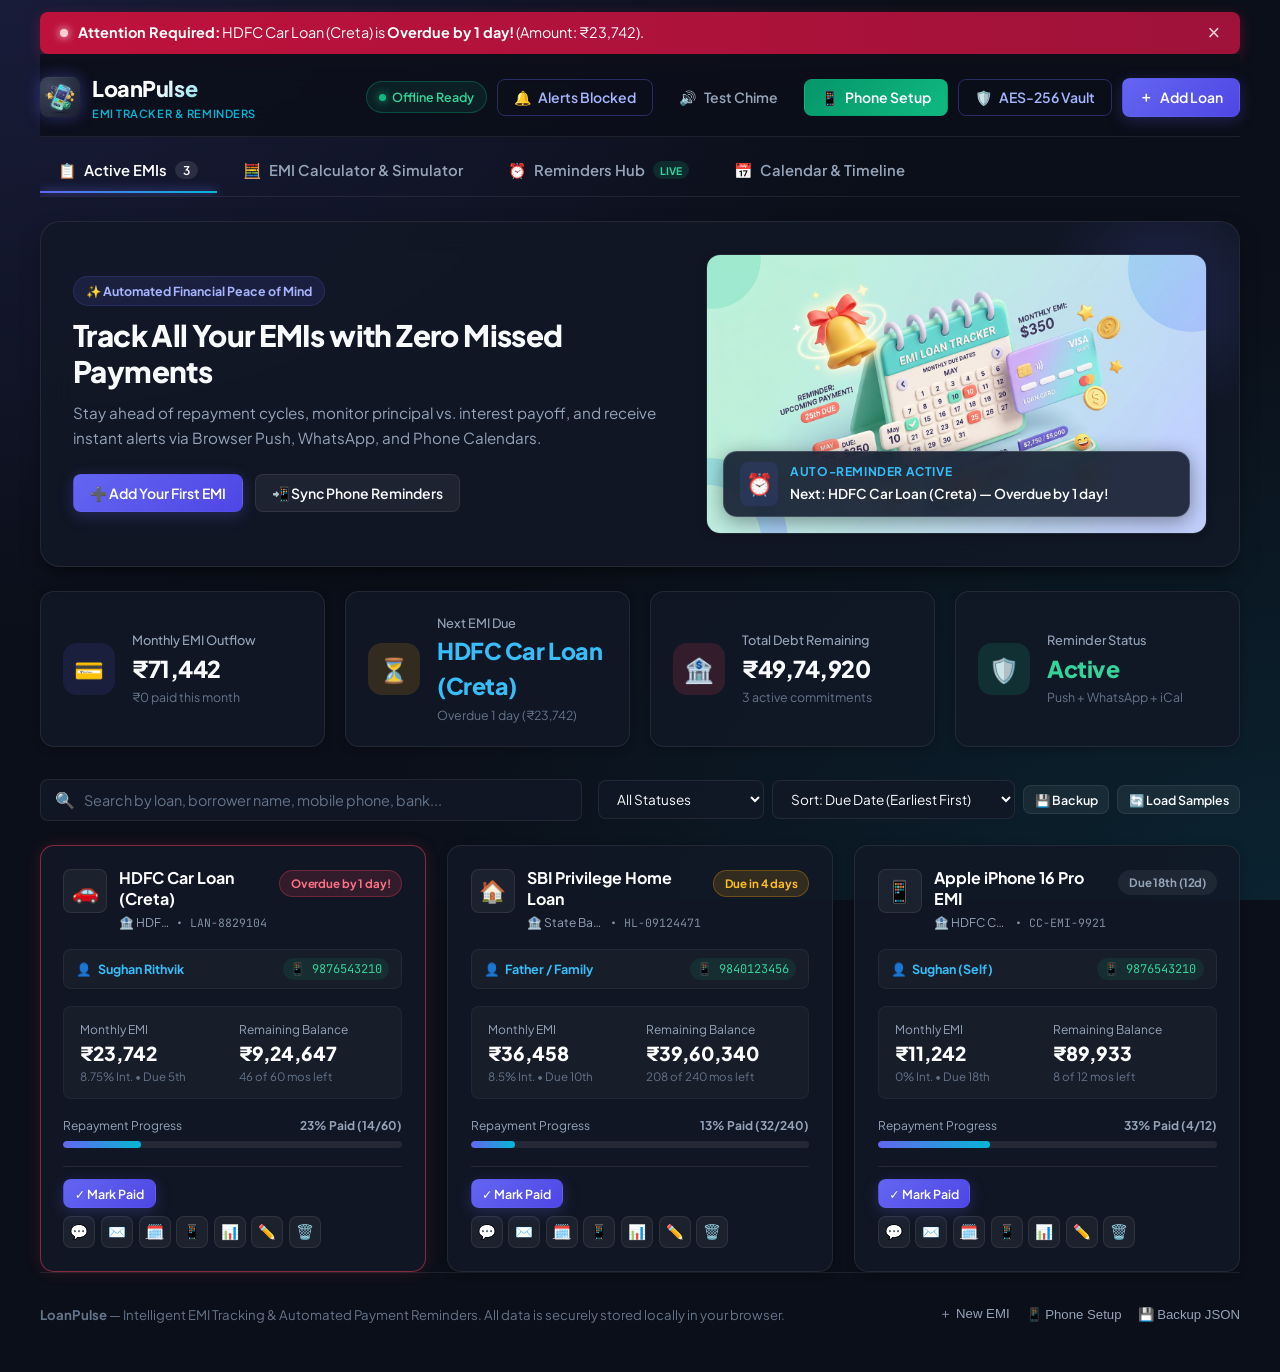
==== commit d338b076: "Add files via upload" ====
--- a/index.html
+++ b/index.html
@@ -18,7 +18,7 @@
   <link rel="preconnect" href="https://fonts.gstatic.com" crossorigin>
   <link href="https://fonts.googleapis.com/css2?family=Plus+Jakarta+Sans:wght@300;400;500;600;700;800&family=JetBrains+Mono:wght@400;600&display=swap" rel="stylesheet">
 
-  <link rel="stylesheet" href="style.css?v=14">
+  <link rel="stylesheet" href="style.css?v=16">
 </head>
 <body>
   <div class="app-wrapper">
@@ -42,6 +42,14 @@
       </div>
 
       <div class="nav-actions">
+        <div id="offlineIndicatorBadge" class="offline-pill" title="Status: Works 100% Offline. Your encrypted vault is stored locally.">
+          <span class="offline-dot"></span>
+          <span id="offlineIndicatorText" class="offline-text">Offline Ready</span>
+        </div>
+        <button id="installAppBtn" class="btn btn-outline hidden" title="Install LoanPulse App on your phone / computer">
+          <span class="icon" aria-hidden="true">📲</span>
+          <span class="btn-text">Install App</span>
+        </button>
         <button id="notifyPermissionBtn" class="btn btn-outline" title="Enable Mobile & Browser Notifications">
           <span class="icon" aria-hidden="true">🔔</span>
           <span id="notifyStatusLabel">Enable Alerts</span>
@@ -561,6 +569,7 @@
         <input type="hidden" id="loanEditId">
         <div class="modal-body-scroll">
 
+        <!-- Row 1: Loan Name & Category -->
         <div class="form-row">
           <div class="form-group flex-2">
             <label for="formLoanName">Loan / EMI Name *</label>
@@ -580,75 +589,98 @@
           </div>
         </div>
 
+        <!-- Row 2: Borrower & WhatsApp Contact -->
         <div class="form-row">
           <div class="form-group flex-1">
-            <label for="formBorrowerName">👤 Borrower / Loan Holder Name *</label>
-            <input type="text" id="formBorrowerName" placeholder="e.g. Sughan Rithvik, Self, Father" required>
-            <small class="form-help">Person whose name the loan is registered under</small>
-          </div>
-          <div class="form-group flex-1">
-            <label for="formBorrowerPhone">📱 Reminder Mobile / WhatsApp Number *</label>
-            <input type="tel" id="formBorrowerPhone" placeholder="e.g. 9876543210 or +919876543210" required>
-            <small class="form-help">Number to receive WhatsApp and SMS alerts</small>
-          </div>
-        </div>
-
+            <label for="formBorrowerName">👤 Borrower Name <span class="tag-opt">Optional</span></label>
+            <input type="text" id="formBorrowerName" placeholder="e.g. Self, Sughan, Father">
+            <small class="form-help">Defaults to 'Self' if left blank</small>
+          </div>
+          <div class="form-group flex-1">
+            <label for="formBorrowerPhone">📱 Mobile / WhatsApp <span class="tag-opt">Optional</span></label>
+            <input type="tel" id="formBorrowerPhone" placeholder="e.g. 9876543210 (For alerts)">
+            <small class="form-help">Only needed for WhatsApp/SMS reminders</small>
+          </div>
+        </div>
+
+        <!-- Row 3: Bank Name & Account ID -->
         <div class="form-row">
           <div class="form-group flex-1">
-            <label for="formBankName">Bank / Lender Name *</label>
-            <input type="text" id="formBankName" placeholder="e.g. HDFC Bank, SBI, ICICI, Bajaj" required>
-          </div>
-          <div class="form-group flex-1">
-            <label for="formLoanNumber">Account / Loan ID (Optional)</label>
+            <label for="formBankName">Bank / Lender <span class="tag-opt">Optional</span></label>
+            <input type="text" id="formBankName" placeholder="e.g. HDFC Bank, SBI, Bajaj">
+            <small class="form-help">Finance provider or lender</small>
+          </div>
+          <div class="form-group flex-1">
+            <label for="formLoanNumber">Account / Loan ID <span class="tag-opt">Optional</span></label>
             <input type="text" id="formLoanNumber" placeholder="e.g. LAN-98234812">
-          </div>
-        </div>
-
-        <div class="form-row">
-          <div class="form-group flex-1">
-            <label for="formPrincipal">Principal Loan Amount (₹) *</label>
-            <input type="number" id="formPrincipal" min="1000" step="500" placeholder="1000000" required>
-          </div>
-          <div class="form-group flex-1">
-            <label for="formInterestRate">Annual Interest Rate (%) *</label>
-            <input type="number" id="formInterestRate" min="0" max="100" step="0.05" placeholder="8.5" required>
-          </div>
-          <div class="form-group flex-1">
-            <label for="formTenureMonths">Tenure (Total Months) *</label>
-            <input type="number" id="formTenureMonths" min="1" max="480" placeholder="60" required>
-          </div>
-        </div>
-
-        <!-- Calculated EMI Preview Box -->
-        <div class="calculated-preview-box">
-          <div class="preview-item">
-            <span>Monthly EMI Amount:</span>
-            <strong id="formEmiPreview">₹0</strong>
-          </div>
-          <div class="preview-item">
-            <span>Total Payable:</span>
-            <strong id="formTotalPayablePreview">₹0</strong>
-          </div>
-        </div>
-
-        <div class="form-row">
-          <div class="form-group flex-1">
-            <label for="formDueDay">Monthly EMI Due Day (1 - 31) *</label>
-            <input type="number" id="formDueDay" min="1" max="31" value="5" required>
-            <small class="form-help">Day of month payment is deducted</small>
-          </div>
-          <div class="form-group flex-1">
-            <label for="formStartDate">Loan Start Date *</label>
-            <input type="date" id="formStartDate" required>
-          </div>
-          <div class="form-group flex-1">
-            <label for="formPaidInstallments">Installments Already Paid</label>
+            <small class="form-help">Agreement or account reference</small>
+          </div>
+        </div>
+
+        <!-- Row 4: Principal, Interest Rate & Tenure -->
+        <div class="form-row form-row-financials">
+          <div class="form-group flex-1">
+            <label for="formPrincipal">Principal Amount (₹) *</label>
+            <input type="number" id="formPrincipal" min="100" step="100" placeholder="e.g. 50000" required>
+            <small class="form-help">Total loan amount</small>
+          </div>
+          <div class="form-group flex-1">
+            <label for="formInterestRate">Interest Rate (% p.a.)</label>
+            <input type="number" id="formInterestRate" min="0" max="100" step="0.05" placeholder="8.5 (or 0% No-Cost)">
+            <small class="form-help">0% for No-Cost EMI</small>
+          </div>
+          <div class="form-group flex-1">
+            <label for="formTenureMonths">Tenure (Months) *</label>
+            <input type="number" id="formTenureMonths" min="1" max="480" placeholder="e.g. 12" required>
+            <small class="form-help">Installment months</small>
+          </div>
+        </div>
+
+        <!-- Row 5: Monthly EMI & Total Outflow -->
+        <div class="form-row form-row-highlight">
+          <div class="form-group flex-1">
+            <div class="form-label-bar">
+              <label for="formCustomEmi">💵 Monthly EMI (₹)</label>
+              <button type="button" id="recalcEmiBtn" class="pill-action-btn" title="Calculate automatically from Principal & Interest">⚡ Auto-Calculate</button>
+            </div>
+            <input type="number" id="formCustomEmi" min="1" step="1" placeholder="Auto-calculated (or type exact EMI)">
+            <small class="form-help">Auto-filled, or enter your exact bank deduction</small>
+          </div>
+          <div class="form-group flex-1">
+            <div class="form-label-bar">
+              <label>📊 Estimated Outflow</label>
+              <span class="formula-pill">EMI &times; Months</span>
+            </div>
+            <div class="preview-outflow-box">
+              <span class="outflow-label">Total Outflow:</span>
+              <strong id="formTotalPayablePreview" class="outflow-val">₹0</strong>
+            </div>
+            <small class="form-help">Total repayment across all months</small>
+          </div>
+        </div>
+        <span id="formEmiPreview" style="display:none">₹0</span>
+
+        <!-- Row 6: Due Day, Start Date, Paid Installments -->
+        <div class="form-row form-row-schedule">
+          <div class="form-group flex-1">
+            <label for="formDueDay">Due Day (1 - 31)</label>
+            <input type="number" id="formDueDay" min="1" max="31" value="5">
+            <small class="form-help">Deduction day (defaults to 5th)</small>
+          </div>
+          <div class="form-group flex-1">
+            <label for="formStartDate">Loan Start Date</label>
+            <input type="date" id="formStartDate">
+            <small class="form-help">Defaults to today</small>
+          </div>
+          <div class="form-group flex-1">
+            <label for="formPaidInstallments">Installments Paid</label>
             <input type="number" id="formPaidInstallments" min="0" value="0">
+            <small class="form-help">Already paid (defaults to 0)</small>
           </div>
         </div>
 
         <div class="form-group">
-          <label for="formNotes">Notes / Payment link / Remarks</label>
+          <label for="formNotes">Notes / Payment link / Remarks <span class="tag-opt">Optional</span></label>
           <input type="text" id="formNotes" placeholder="Auto-debit from salary account / NetBanking link">
         </div>
         </div><!-- /.modal-body-scroll -->
@@ -749,6 +781,14 @@
           <div class="step-body">
             <h4>WhatsApp 1-Click Payment Alerts</h4>
             <p>Click the <strong>WhatsApp</strong> icon on any loan card anytime to instantly send a cleanly formatted reminder with amount and payment details to your own chat or family member.</p>
+          </div>
+        </div>
+
+        <div class="guide-step">
+          <div class="step-num">5</div>
+          <div class="step-body">
+            <h4>⚡ 100% Offline & Secure</h4>
+            <p>LoanPulse is cached locally on your device. Once opened or installed, you can track loans, calculate repayments, and access your AES-256 encrypted vault anytime with <strong>zero internet or Wi-Fi</strong>.</p>
           </div>
         </div>
       </div>
@@ -880,6 +920,6 @@
     <div class="toast-message" id="toastMessage">Alert notification</div>
   </div>
 
-  <script src="app.js?v=14"></script>
+  <script src="app.js?v=16"></script>
 </body>
 </html>
--- a/style.css
+++ b/style.css
@@ -1481,16 +1481,35 @@
   font-size: 0.8rem;
   font-weight: 600;
   color: var(--text-muted);
-}
+  display: flex;
+  align-items: center;
+  min-height: 20px;
+}
+
+.tag-opt {
+  font-size: 0.65rem;
+  font-weight: 500;
+  color: var(--text-dim);
+  background: rgba(255, 255, 255, 0.05);
+  border: 1px solid rgba(255, 255, 255, 0.06);
+  padding: 0.05rem 0.38rem;
+  border-radius: var(--radius-sm);
+  margin-left: 0.35rem;
+}
+
 .form-group input, .form-group select {
   background: rgba(255, 255, 255, 0.06);
   border: 1px solid var(--border-subtle);
   border-radius: var(--radius-sm);
   padding: 0.6rem 0.85rem;
+  height: 42px;
+  box-sizing: border-box;
   color: #fff;
   font-family: var(--font-family);
   font-size: 0.885rem;
   outline: none;
+  width: 100%;
+  transition: border-color var(--transition-fast), box-shadow var(--transition-fast);
 }
 .form-group input:focus, .form-group select:focus {
   border-color: var(--primary);
@@ -1502,29 +1521,77 @@
 .form-help {
   font-size: 0.72rem;
   color: var(--text-dim);
-}
-
-.calculated-preview-box {
-  background: linear-gradient(135deg, rgba(99, 102, 241, 0.1), rgba(6, 182, 212, 0.08));
-  border: 1px dashed var(--border-highlight);
+  line-height: 1.25;
+  min-height: 15px;
+}
+
+.form-label-bar {
+  display: flex;
+  justify-content: space-between;
+  align-items: center;
+  gap: 0.5rem;
+  min-height: 20px;
+}
+.form-label-bar label {
+  margin-bottom: 0;
+  white-space: nowrap;
+}
+
+.pill-action-btn {
+  background: rgba(99, 102, 241, 0.16);
+  border: 1px solid rgba(99, 102, 241, 0.4);
+  color: #a5b4fc;
+  font-size: 0.68rem;
+  font-weight: 600;
+  padding: 0.15rem 0.52rem;
+  border-radius: var(--radius-full);
+  cursor: pointer;
+  white-space: nowrap;
+  display: inline-flex;
+  align-items: center;
+  gap: 0.2rem;
+  transition: all var(--transition-fast);
+}
+
+.pill-action-btn:hover {
+  background: var(--primary);
+  color: #fff;
+  border-color: var(--primary);
+}
+
+.formula-pill {
+  font-size: 0.65rem;
+  color: var(--text-dim);
+  background: rgba(255, 255, 255, 0.04);
+  padding: 0.12rem 0.45rem;
+  border-radius: var(--radius-full);
+  border: 1px solid var(--border-subtle);
+  white-space: nowrap;
+}
+
+.preview-outflow-box {
+  background: rgba(255, 255, 255, 0.04);
+  border: 1px solid var(--border-subtle);
   border-radius: var(--radius-sm);
-  padding: 0.75rem 1rem;
-  display: flex;
-  justify-content: space-around;
-  flex-shrink: 0;
-}
-.preview-item {
-  display: flex;
-  flex-direction: column;
-  align-items: center;
-}
-.preview-item span {
+  padding: 0 0.85rem;
+  height: 42px;
+  min-height: 42px;
+  box-sizing: border-box;
+  display: flex;
+  align-items: center;
+  justify-content: space-between;
+}
+
+.preview-outflow-box .outflow-label {
   font-size: 0.75rem;
   color: var(--text-muted);
 }
-.preview-item strong {
+
+.preview-outflow-box .outflow-val {
   font-size: 1.15rem;
-  color: #fff;
+  color: #38bdf8;
+  font-weight: 700;
+  font-family: var(--font-family);
 }
 
 .modal-footer {
@@ -2650,6 +2717,64 @@
     bottom: calc(72px + env(safe-area-inset-bottom, 8px));
     max-width: unset;
   }
+
+  /* Loan Modal Responsive Layout */
+  .modal-backdrop {
+    padding: 0.65rem;
+  }
+  .modal-dialog {
+    max-height: 94vh;
+    border-radius: var(--radius-md);
+    width: 100%;
+  }
+  .modal-header {
+    padding: 1rem 1.15rem 0.85rem;
+  }
+  .modal-header h3 {
+    font-size: 1.1rem;
+  }
+  .modal-body-scroll {
+    padding: 1rem 1.15rem;
+    gap: 0.95rem;
+  }
+  .form-row {
+    flex-direction: column;
+    gap: 0.85rem;
+  }
+  .form-row.form-row-financials {
+    display: grid;
+    grid-template-columns: 1fr 1fr;
+    gap: 0.85rem;
+  }
+  .form-row.form-row-financials .form-group:first-child {
+    grid-column: span 2;
+  }
+  .form-row.form-row-schedule {
+    display: grid;
+    grid-template-columns: 1fr 1fr;
+    gap: 0.85rem;
+  }
+  .form-row.form-row-schedule .form-group:nth-child(2) {
+    grid-column: span 2;
+  }
+  .form-label-bar {
+    flex-wrap: wrap;
+    gap: 0.35rem;
+  }
+  .modal-footer {
+    padding: 0.85rem 1.15rem;
+  }
+}
+
+@media (max-width: 420px) {
+  .form-row.form-row-financials,
+  .form-row.form-row-schedule {
+    grid-template-columns: 1fr !important;
+  }
+  .form-row.form-row-financials .form-group:first-child,
+  .form-row.form-row-schedule .form-group:nth-child(2) {
+    grid-column: span 1 !important;
+  }
 }
 
 /* ==========================================================================
@@ -2879,3 +3004,45 @@
   flex-wrap: wrap;
 }
 
+/* Offline Status Badge & PWA Install Button */
+.offline-pill {
+  display: inline-flex;
+  align-items: center;
+  gap: 0.4rem;
+  padding: 0.35rem 0.75rem;
+  border-radius: var(--radius-full);
+  font-size: 0.78rem;
+  font-weight: 600;
+  border: 1px solid rgba(16, 185, 129, 0.3);
+  background: rgba(16, 185, 129, 0.1);
+  color: #34d399;
+  cursor: default;
+  transition: all var(--transition-fast);
+}
+
+.offline-pill .offline-dot {
+  width: 7px;
+  height: 7px;
+  border-radius: 50%;
+  background-color: #10b981;
+  box-shadow: 0 0 8px #10b981;
+}
+
+.offline-pill.is-offline {
+  border-color: rgba(245, 158, 11, 0.4);
+  background: rgba(245, 158, 11, 0.12);
+  color: #fbbf24;
+}
+
+.offline-pill.is-offline .offline-dot {
+  background-color: #f59e0b;
+  box-shadow: 0 0 8px #f59e0b;
+}
+
+@media (max-width: 640px) {
+  .offline-pill {
+    padding: 0.25rem 0.55rem;
+    font-size: 0.72rem;
+  }
+}
+
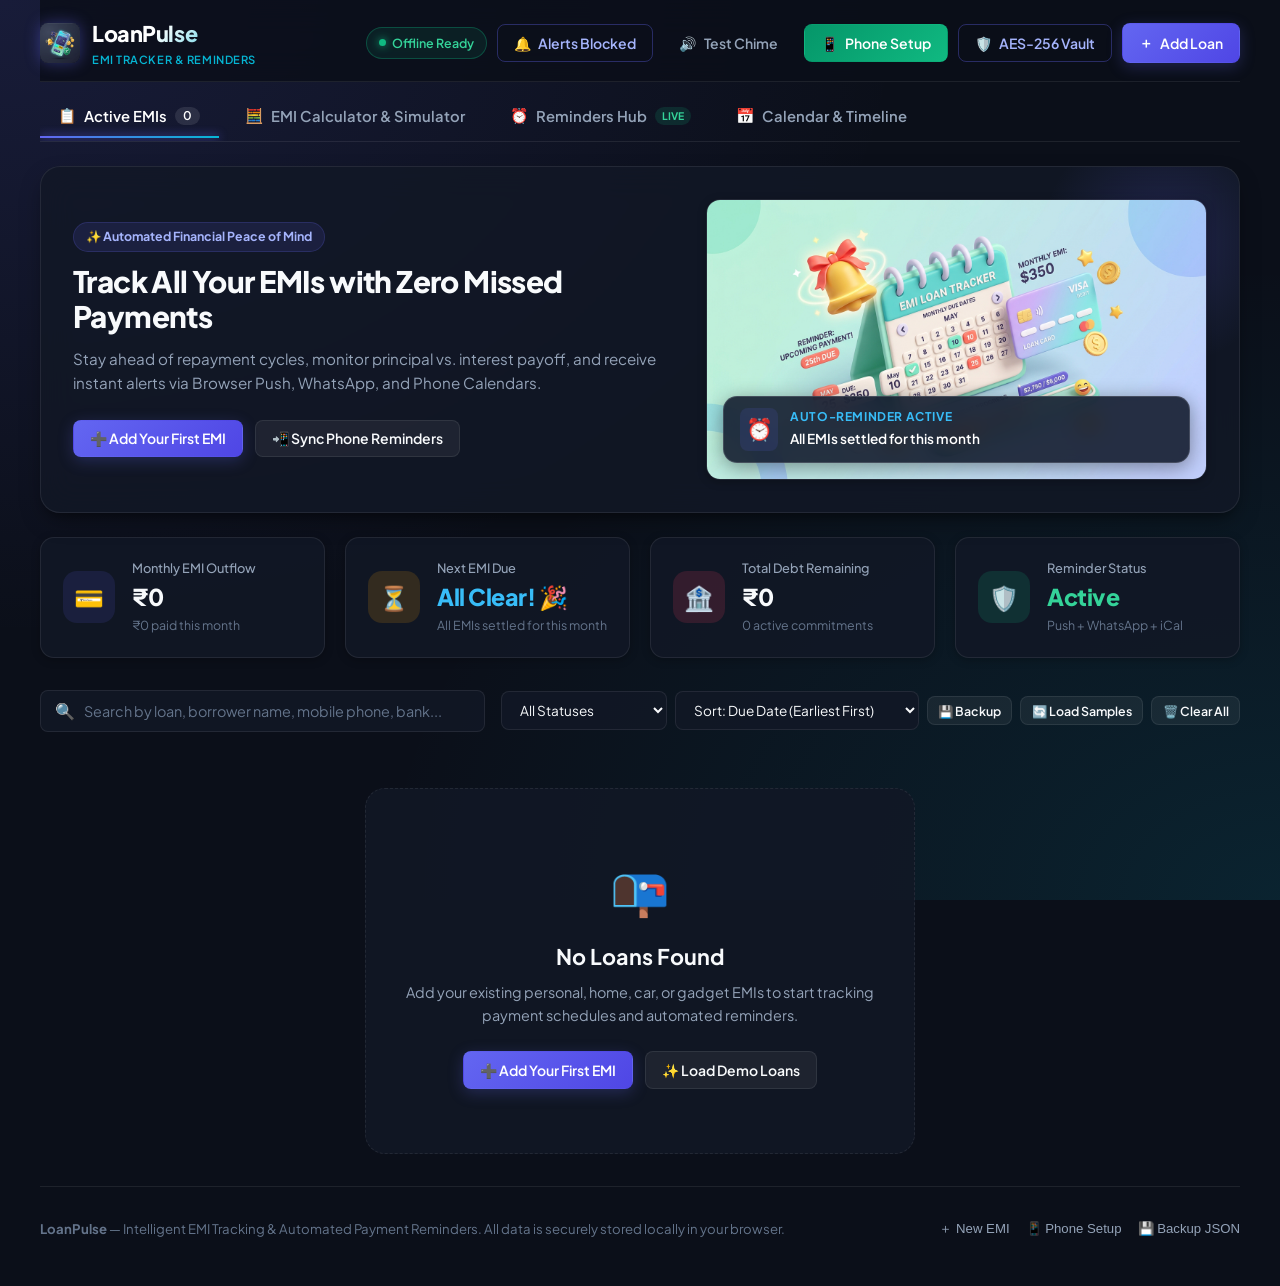
==== commit 48436754: "Add files via upload" ====
--- a/index.html
+++ b/index.html
@@ -18,7 +18,7 @@
   <link rel="preconnect" href="https://fonts.gstatic.com" crossorigin>
   <link href="https://fonts.googleapis.com/css2?family=Plus+Jakarta+Sans:wght@300;400;500;600;700;800&family=JetBrains+Mono:wght@400;600&display=swap" rel="stylesheet">
 
-  <link rel="stylesheet" href="style.css?v=16">
+  <link rel="stylesheet" href="style.css?v=18">
 </head>
 <body>
   <div class="app-wrapper">
@@ -253,6 +253,9 @@
             <button class="btn btn-secondary btn-sm" id="seedDemoDataBtn" title="Reset to Sample Demo Loans">
               <span>🔄 Load Samples</span>
             </button>
+            <button class="btn btn-secondary btn-sm" id="clearAllLoansBtn" title="Clear all loans and start fresh">
+              <span>🗑️ Clear All</span>
+            </button>
           </div>
         </div>
 
@@ -289,7 +292,7 @@
                   <label for="calcAmountRange">Loan Amount (Principal)</label>
                   <div class="field-input-box">
                     <span>₹</span>
-                    <input type="number" id="calcAmountNumber" min="10000" max="20000000" step="5000" value="1500000">
+                    <input type="number" id="calcAmountNumber" min="1" max="200000000" step="any" value="1500000">
                   </div>
                 </div>
                 <input type="range" id="calcAmountRange" min="50000" max="10000000" step="25000" value="1500000" class="custom-slider">
@@ -306,7 +309,7 @@
                 <div class="field-label-row">
                   <label for="calcRateRange">Annual Interest Rate (%)</label>
                   <div class="field-input-box">
-                    <input type="number" id="calcRateNumber" min="1" max="36" step="0.1" value="8.75">
+                    <input type="number" id="calcRateNumber" min="0" max="100" step="any" value="8.75">
                     <span>%</span>
                   </div>
                 </div>
@@ -324,7 +327,7 @@
                 <div class="field-label-row">
                   <label for="calcTenureRange">Loan Tenure</label>
                   <div class="field-input-box">
-                    <input type="number" id="calcTenureNumber" min="3" max="360" step="1" value="60">
+                    <input type="number" id="calcTenureNumber" min="1" max="480" step="1" value="60">
                     <select id="calcTenureType" class="mini-select">
                       <option value="months" selected>Months</option>
                       <option value="years">Years</option>
@@ -354,7 +357,7 @@
                 </div>
                 <div id="prepayInputRow" class="prepay-field hidden">
                   <label for="calcPrepayAmount">Extra Monthly Prepayment: ₹</label>
-                  <input type="number" id="calcPrepayAmount" min="500" max="100000" step="500" value="5000">
+                  <input type="number" id="calcPrepayAmount" min="0" max="10000000" step="any" value="5000">
                 </div>
               </div>
 
@@ -621,17 +624,17 @@
         <div class="form-row form-row-financials">
           <div class="form-group flex-1">
             <label for="formPrincipal">Principal Amount (₹) *</label>
-            <input type="number" id="formPrincipal" min="100" step="100" placeholder="e.g. 50000" required>
+            <input type="number" id="formPrincipal" min="1" step="any" placeholder="e.g. 50000" required>
             <small class="form-help">Total loan amount</small>
           </div>
           <div class="form-group flex-1">
             <label for="formInterestRate">Interest Rate (% p.a.)</label>
-            <input type="number" id="formInterestRate" min="0" max="100" step="0.05" placeholder="8.5 (or 0% No-Cost)">
+            <input type="number" id="formInterestRate" min="0" max="100" step="any" placeholder="8.5 (or 0% No-Cost)">
             <small class="form-help">0% for No-Cost EMI</small>
           </div>
           <div class="form-group flex-1">
             <label for="formTenureMonths">Tenure (Months) *</label>
-            <input type="number" id="formTenureMonths" min="1" max="480" placeholder="e.g. 12" required>
+            <input type="number" id="formTenureMonths" min="1" max="480" step="1" placeholder="e.g. 12" required>
             <small class="form-help">Installment months</small>
           </div>
         </div>
@@ -643,7 +646,7 @@
               <label for="formCustomEmi">💵 Monthly EMI (₹)</label>
               <button type="button" id="recalcEmiBtn" class="pill-action-btn" title="Calculate automatically from Principal & Interest">⚡ Auto-Calculate</button>
             </div>
-            <input type="number" id="formCustomEmi" min="1" step="1" placeholder="Auto-calculated (or type exact EMI)">
+            <input type="number" id="formCustomEmi" min="1" step="any" placeholder="Auto-calculated (or type exact EMI)">
             <small class="form-help">Auto-filled, or enter your exact bank deduction</small>
           </div>
           <div class="form-group flex-1">
@@ -920,6 +923,6 @@
     <div class="toast-message" id="toastMessage">Alert notification</div>
   </div>
 
-  <script src="app.js?v=16"></script>
+  <script src="app.js?v=18"></script>
 </body>
 </html>
--- a/style.css
+++ b/style.css
@@ -1502,7 +1502,7 @@
   border: 1px solid var(--border-subtle);
   border-radius: var(--radius-sm);
   padding: 0.6rem 0.85rem;
-  height: 42px;
+  height: 44px;
   box-sizing: border-box;
   color: #fff;
   font-family: var(--font-family);
@@ -1515,8 +1515,21 @@
   border-color: var(--primary);
   box-shadow: 0 0 0 2px var(--primary-soft);
 }
+.form-group select {
+  appearance: none;
+  -webkit-appearance: none;
+  -moz-appearance: none;
+  background-image: url("data:image/svg+xml,%3Csvg xmlns='http://www.w3.org/2000/svg' width='16' height='16' viewBox='0 0 24 24' fill='none' stroke='%2394a3b8' stroke-width='2' stroke-linecap='round' stroke-linejoin='round'%3E%3Cpolyline points='6 9 12 15 18 9'%3E%3C/polyline%3E%3C/svg%3E");
+  background-repeat: no-repeat;
+  background-position: right 0.85rem center;
+  background-size: 16px;
+  padding-right: 2.3rem;
+  cursor: pointer;
+  line-height: normal;
+}
 .form-group select option {
   background: #111827;
+  color: #fff;
 }
 .form-help {
   font-size: 0.72rem;
@@ -2584,9 +2597,31 @@
     width: 100% !important;
     min-width: 0 !important;
     font-size: 16px !important; /* Prevents auto-zoom on iOS Safari */
-    padding: 0.75rem 0.85rem !important;
+    height: 48px !important;
+    min-height: 48px !important;
     box-sizing: border-box !important;
     border-radius: var(--radius-sm);
+  }
+  .form-group input {
+    padding: 0.72rem 0.85rem !important;
+  }
+  .form-group select {
+    padding: 0 2.5rem 0 0.85rem !important;
+    line-height: 46px !important;
+    appearance: none !important;
+    -webkit-appearance: none !important;
+    -moz-appearance: none !important;
+    background-image: url("data:image/svg+xml,%3Csvg xmlns='http://www.w3.org/2000/svg' width='16' height='16' viewBox='0 0 24 24' fill='none' stroke='%2394a3b8' stroke-width='2' stroke-linecap='round' stroke-linejoin='round'%3E%3Cpolyline points='6 9 12 15 18 9'%3E%3C/polyline%3E%3C/svg%3E") !important;
+    background-repeat: no-repeat !important;
+    background-position: right 1rem center !important;
+    background-size: 16px !important;
+    vertical-align: middle !important;
+    display: block !important;
+  }
+  .form-group select option {
+    background: #111827 !important;
+    color: #fff !important;
+    padding: 10px !important;
   }
   .calculated-preview-box {
     margin: 0.4rem 0;
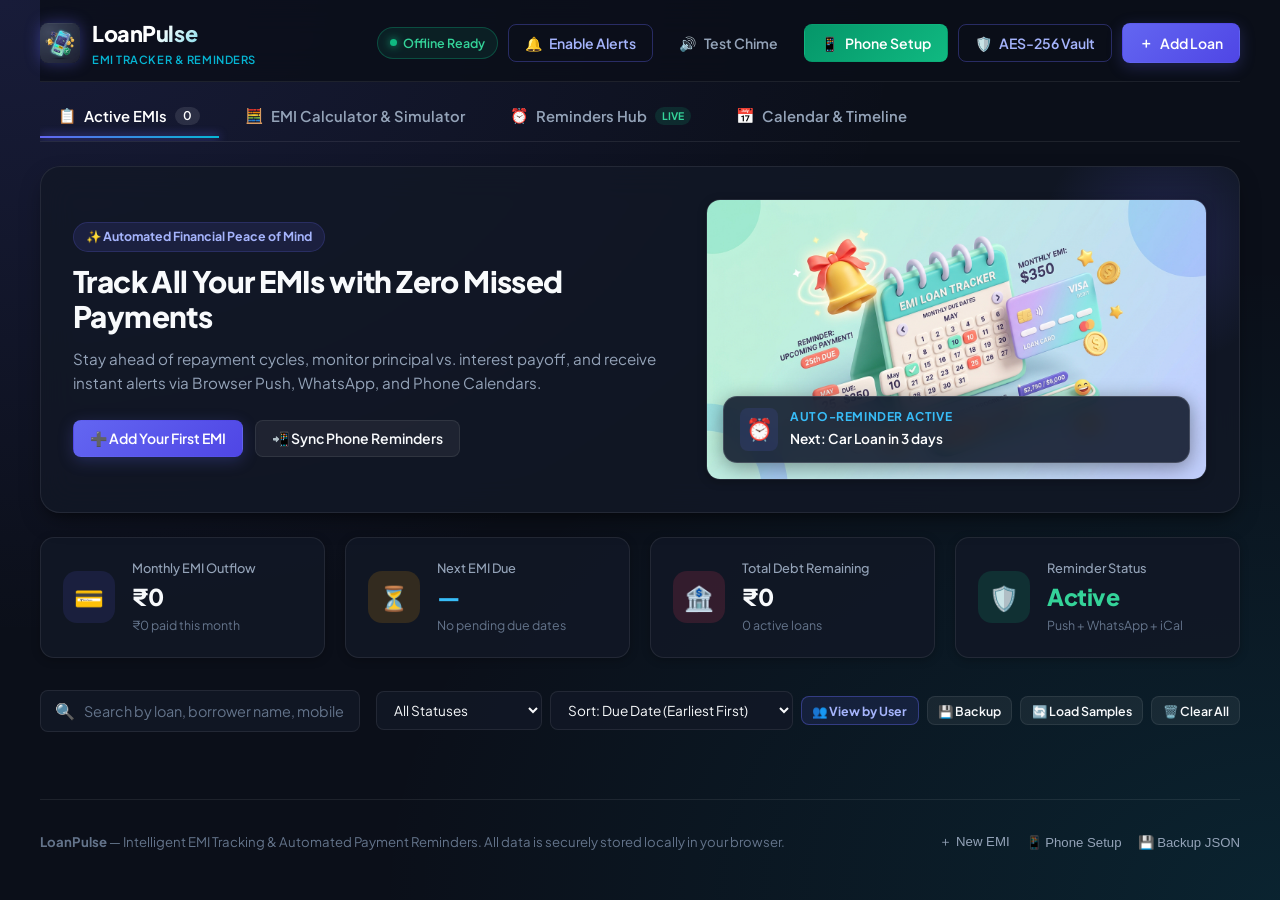
==== commit 1bb752f2: "Add files via upload" ====
--- a/index.html
+++ b/index.html
@@ -18,7 +18,7 @@
   <link rel="preconnect" href="https://fonts.gstatic.com" crossorigin>
   <link href="https://fonts.googleapis.com/css2?family=Plus+Jakarta+Sans:wght@300;400;500;600;700;800&family=JetBrains+Mono:wght@400;600&display=swap" rel="stylesheet">
 
-  <link rel="stylesheet" href="style.css?v=18">
+  <link rel="stylesheet" href="style.css?v=20">
 </head>
 <body>
   <div class="app-wrapper">
@@ -247,6 +247,9 @@
               <option value="balance-desc">Sort: Balance (Largest First)</option>
             </select>
 
+            <button class="btn btn-secondary btn-sm" id="viewByUserBtn" title="View loans grouped by user/borrower">
+              <span>👥 View by User</span>
+            </button>
             <button class="btn btn-secondary btn-sm" id="exportDataBtn" title="Export loans as backup JSON">
               <span>💾 Backup</span>
             </button>
@@ -256,6 +259,35 @@
             <button class="btn btn-secondary btn-sm" id="clearAllLoansBtn" title="Clear all loans and start fresh">
               <span>🗑️ Clear All</span>
             </button>
+          </div>
+        </div>
+
+        <!-- Borrower Active Summary Banner (shown when filtered by borrower) -->
+        <div id="userLiveSummaryBanner" class="user-live-summary-banner hidden">
+          <div class="ulsb-content">
+            <div class="ulsb-identity">
+              <span class="ulsb-badge">👤 USER PORTFOLIO</span>
+              <h3 id="ulsbName">Sughan Rithvik</h3>
+              <span id="ulsbPhone" class="ulsb-phone">📱 9876543210</span>
+            </div>
+            <div class="ulsb-stats">
+              <div class="ulsb-stat-pill">
+                <span>Monthly EMI:</span>
+                <strong id="ulsbEmi" class="text-cyan">₹0</strong>
+              </div>
+              <div class="ulsb-stat-pill">
+                <span>Total Debt:</span>
+                <strong id="ulsbDebt">₹0</strong>
+              </div>
+              <div class="ulsb-stat-pill">
+                <span>Active Loans:</span>
+                <strong id="ulsbCount">0</strong>
+              </div>
+            </div>
+          </div>
+          <div class="ulsb-actions">
+            <button class="btn btn-accent btn-sm" id="ulsbWhatsAppBtn" title="Share full summary on WhatsApp">💬 WhatsApp Share</button>
+            <button class="btn btn-secondary btn-sm" id="ulsbClearBtn" title="Show all loans">✕ Clear Filter</button>
           </div>
         </div>
 
@@ -890,6 +922,32 @@
 
       <div class="modal-footer">
         <button class="btn btn-secondary" id="closeVaultModalBtn">Done</button>
+      </div>
+    </div>
+  </div>
+
+  <!-- MODAL: USER & BORROWER PORTFOLIOS (SEPARATE MULTIPLE LOANS PER USER) -->
+  <div id="userPortfolioModal" class="modal-backdrop hidden" role="dialog" aria-modal="true" aria-labelledby="userPortfolioModalTitle">
+    <div class="modal-dialog modal-lg">
+      <div class="modal-header">
+        <div>
+          <h3 id="userPortfolioModalTitle">👥 User & Borrower Portfolios</h3>
+          <p class="modal-sub">Separate loans, total EMI, and balances grouped by user</p>
+        </div>
+        <button class="modal-close" id="closeUserPortfolioModalBtn" aria-label="Close modal">&times;</button>
+      </div>
+
+      <div class="user-portfolio-search-box">
+        <span class="search-icon">🔍</span>
+        <input type="text" id="userPortfolioSearchInput" placeholder="Search user / borrower (e.g. Sughan, Father)..." class="portfolio-search-input">
+      </div>
+
+      <div class="user-portfolio-scroll" id="userPortfolioList">
+        <!-- Rendered dynamically via app.js -->
+      </div>
+
+      <div class="modal-footer">
+        <button class="btn btn-secondary" id="closeUserPortfolioBtn">Close</button>
       </div>
     </div>
   </div>
@@ -923,6 +981,6 @@
     <div class="toast-message" id="toastMessage">Alert notification</div>
   </div>
 
-  <script src="app.js?v=18"></script>
+  <script src="app.js?v=20"></script>
 </body>
 </html>
--- a/style.css
+++ b/style.css
@@ -3081,3 +3081,513 @@
   }
 }
 
+/* ==========================================================================
+   User & Borrower Portfolios (Separate Multiple Loans per User)
+   ========================================================================== */
+
+/* Live User Summary Banner on Main Dashboard */
+.user-live-summary-banner {
+  background: linear-gradient(135deg, rgba(6, 182, 212, 0.12), rgba(99, 102, 241, 0.15));
+  border: 1px solid rgba(6, 182, 212, 0.45);
+  box-shadow: 0 0 25px rgba(6, 182, 212, 0.18), inset 0 1px 0 rgba(255, 255, 255, 0.1);
+  border-radius: var(--radius-md);
+  padding: 1.1rem 1.35rem;
+  margin-bottom: 1.5rem;
+  display: flex;
+  justify-content: space-between;
+  align-items: center;
+  flex-wrap: wrap;
+  gap: 1rem;
+  animation: fadeIn 0.25s ease-out;
+}
+.ulsb-content {
+  display: flex;
+  align-items: center;
+  gap: 1.5rem;
+  flex-wrap: wrap;
+}
+.ulsb-identity {
+  display: flex;
+  flex-direction: column;
+  gap: 0.2rem;
+}
+.ulsb-badge {
+  font-size: 0.68rem;
+  font-weight: 800;
+  text-transform: uppercase;
+  letter-spacing: 0.08em;
+  color: var(--accent-cyan);
+}
+.ulsb-identity h3 {
+  font-size: 1.25rem;
+  font-weight: 700;
+  color: #fff;
+}
+.ulsb-phone {
+  font-size: 0.8rem;
+  color: var(--text-muted);
+}
+.ulsb-stats {
+  display: flex;
+  gap: 0.75rem;
+  flex-wrap: wrap;
+}
+.ulsb-stat-pill {
+  background: rgba(11, 15, 25, 0.7);
+  border: 1px solid rgba(255, 255, 255, 0.08);
+  padding: 0.45rem 0.85rem;
+  border-radius: var(--radius-sm);
+  display: flex;
+  align-items: center;
+  gap: 0.45rem;
+  font-size: 0.82rem;
+}
+.ulsb-stat-pill span {
+  color: var(--text-muted);
+}
+.ulsb-stat-pill strong {
+  color: #fff;
+  font-size: 0.92rem;
+}
+.ulsb-stat-pill strong.text-cyan {
+  color: var(--accent-cyan);
+}
+.ulsb-actions {
+  display: flex;
+  gap: 0.5rem;
+  align-items: center;
+}
+
+/* User Portfolio Modal */
+.user-portfolio-search-box {
+  padding: 0.85rem 1.5rem;
+  background: rgba(255, 255, 255, 0.02);
+  border-bottom: 1px solid var(--border-subtle);
+  position: relative;
+  display: flex;
+  align-items: center;
+}
+.user-portfolio-search-box .search-icon {
+  position: absolute;
+  left: 2.25rem;
+  color: var(--text-dim);
+  font-size: 0.95rem;
+  pointer-events: none;
+}
+.portfolio-search-input {
+  width: 100%;
+  background: rgba(255, 255, 255, 0.05);
+  border: 1px solid var(--border-subtle);
+  border-radius: var(--radius-sm);
+  padding: 0.65rem 0.9rem 0.65rem 2.4rem;
+  color: #fff;
+  font-size: 0.9rem;
+  font-family: var(--font-family);
+  outline: none;
+  transition: border-color var(--transition-fast);
+}
+.portfolio-search-input:focus {
+  border-color: var(--accent-cyan);
+  box-shadow: 0 0 0 2px var(--accent-cyan-soft);
+}
+.user-portfolio-scroll {
+  padding: 1.25rem 1.5rem;
+  display: flex;
+  flex-direction: column;
+  gap: 1.25rem;
+  max-height: 65vh;
+  overflow-y: auto;
+  -webkit-overflow-scrolling: touch;
+}
+
+/* Individual Borrower Portfolio Card */
+.borrower-portfolio-card {
+  background: rgba(18, 24, 38, 0.92);
+  border: 1px solid var(--border-subtle);
+  border-radius: var(--radius-md);
+  padding: 1.25rem;
+  transition: border-color var(--transition-fast), transform var(--transition-fast);
+  box-shadow: var(--shadow-sm);
+}
+.borrower-portfolio-card:hover {
+  border-color: rgba(99, 102, 241, 0.4);
+}
+.borrower-card-header {
+  display: flex;
+  justify-content: space-between;
+  align-items: center;
+  flex-wrap: wrap;
+  gap: 0.75rem;
+  margin-bottom: 1rem;
+  padding-bottom: 0.85rem;
+  border-bottom: 1px solid rgba(255, 255, 255, 0.06);
+}
+.borrower-identity {
+  display: flex;
+  align-items: center;
+  gap: 0.75rem;
+}
+.borrower-avatar {
+  width: 44px;
+  height: 44px;
+  border-radius: 50%;
+  background: linear-gradient(135deg, rgba(99, 102, 241, 0.25), rgba(6, 182, 212, 0.25));
+  border: 1px solid rgba(99, 102, 241, 0.4);
+  display: flex;
+  align-items: center;
+  justify-content: center;
+  font-size: 1.25rem;
+}
+.borrower-name {
+  font-size: 1.15rem;
+  font-weight: 700;
+  color: #fff;
+  margin-bottom: 0.15rem;
+}
+.borrower-phone {
+  font-size: 0.78rem;
+  color: var(--text-muted);
+}
+.borrower-header-actions {
+  display: flex;
+  gap: 0.5rem;
+  align-items: center;
+  flex-wrap: wrap;
+}
+.btn-whatsapp-mini, .btn-filter-mini {
+  padding: 0.45rem 0.85rem;
+  border-radius: var(--radius-sm);
+  font-size: 0.78rem;
+  font-weight: 600;
+  cursor: pointer;
+  border: none;
+  display: inline-flex;
+  align-items: center;
+  gap: 0.35rem;
+  transition: all var(--transition-fast);
+}
+.btn-whatsapp-mini {
+  background: rgba(16, 185, 129, 0.15);
+  color: #34d399;
+  border: 1px solid rgba(16, 185, 129, 0.35);
+}
+.btn-whatsapp-mini:hover {
+  background: #10b981;
+  color: #fff;
+}
+.btn-filter-mini {
+  background: rgba(6, 182, 212, 0.12);
+  color: #38bdf8;
+  border: 1px solid rgba(6, 182, 212, 0.35);
+}
+.btn-filter-mini:hover {
+  background: var(--accent-cyan);
+  color: #0b0f19;
+}
+
+/* Borrower Stats Strip */
+.borrower-stats-row {
+  display: grid;
+  grid-template-columns: repeat(auto-fit, minmax(130px, 1fr));
+  gap: 0.65rem;
+  margin-bottom: 1rem;
+}
+.borrower-stat {
+  background: rgba(11, 15, 25, 0.75);
+  border: 1px solid rgba(255, 255, 255, 0.05);
+  border-radius: var(--radius-sm);
+  padding: 0.65rem 0.85rem;
+  display: flex;
+  flex-direction: column;
+  gap: 0.2rem;
+}
+.borrower-stat span {
+  font-size: 0.72rem;
+  color: var(--text-muted);
+  text-transform: uppercase;
+  letter-spacing: 0.04em;
+}
+.borrower-stat strong {
+  font-size: 1.05rem;
+  font-weight: 700;
+  color: #fff;
+}
+.borrower-stat strong.stat-highlight {
+  color: var(--accent-cyan);
+  text-shadow: 0 0 12px rgba(6, 182, 212, 0.3);
+}
+
+/* Borrower Loans List Inside Card */
+.borrower-loans-list {
+  display: flex;
+  flex-direction: column;
+  gap: 0.5rem;
+}
+.borrower-loan-item {
+  background: rgba(255, 255, 255, 0.03);
+  border: 1px solid rgba(255, 255, 255, 0.05);
+  border-radius: var(--radius-sm);
+  padding: 0.65rem 0.85rem;
+  display: flex;
+  justify-content: space-between;
+  align-items: center;
+  gap: 0.75rem;
+  transition: background var(--transition-fast);
+}
+.borrower-loan-item:hover {
+  background: rgba(255, 255, 255, 0.06);
+}
+.loan-item-left {
+  display: flex;
+  align-items: center;
+  gap: 0.65rem;
+  min-width: 0;
+}
+.loan-item-icon {
+  font-size: 1.25rem;
+}
+.loan-item-left div {
+  min-width: 0;
+}
+.loan-item-left strong {
+  display: block;
+  font-size: 0.88rem;
+  color: #fff;
+  white-space: nowrap;
+  overflow: hidden;
+  text-overflow: ellipsis;
+}
+.loan-item-left small {
+  font-size: 0.72rem;
+  color: var(--text-dim);
+}
+.loan-item-right {
+  display: flex;
+  align-items: center;
+  gap: 0.65rem;
+  text-align: right;
+  flex-shrink: 0;
+}
+.loan-item-emi {
+  font-weight: 700;
+  font-size: 0.92rem;
+  color: #fff;
+}
+
+/* View by User Button Accent */
+#viewByUserBtn {
+  border-color: rgba(99, 102, 241, 0.4) !important;
+  background: rgba(99, 102, 241, 0.12) !important;
+  color: #a5b4fc !important;
+  font-weight: 700 !important;
+}
+#viewByUserBtn:hover,
+#viewByUserBtn:active {
+  background: rgba(99, 102, 241, 0.25) !important;
+  border-color: #818cf8 !important;
+  color: #fff !important;
+}
+
+/* Responsive: Tablets & Mobile Devices (<= 768px) */
+@media (max-width: 768px) {
+  /* User Live Summary Banner on Mobile */
+  .user-live-summary-banner {
+    flex-direction: column !important;
+    align-items: flex-start !important;
+    padding: 0.95rem 1rem !important;
+    gap: 0.85rem !important;
+    margin-bottom: 1.15rem !important;
+    border-radius: var(--radius-sm) !important;
+  }
+  .ulsb-content {
+    flex-direction: column !important;
+    align-items: flex-start !important;
+    gap: 0.75rem !important;
+    width: 100% !important;
+  }
+  .ulsb-identity h3 {
+    font-size: 1.1rem !important;
+  }
+  .ulsb-stats {
+    width: 100% !important;
+    display: grid !important;
+    grid-template-columns: repeat(3, 1fr) !important;
+    gap: 0.45rem !important;
+  }
+  .ulsb-stat-pill {
+    flex-direction: column !important;
+    align-items: flex-start !important;
+    padding: 0.45rem 0.55rem !important;
+    gap: 0.2rem !important;
+    width: 100% !important;
+  }
+  .ulsb-stat-pill span {
+    font-size: 0.68rem !important;
+    white-space: nowrap !important;
+  }
+  .ulsb-stat-pill strong {
+    font-size: 0.85rem !important;
+  }
+  .ulsb-actions {
+    width: 100% !important;
+    display: grid !important;
+    grid-template-columns: 1fr 1fr !important;
+    gap: 0.5rem !important;
+  }
+  .ulsb-actions .btn {
+    width: 100% !important;
+    min-height: 42px !important;
+    font-size: 0.8rem !important;
+    display: flex !important;
+    align-items: center !important;
+    justify-content: center !important;
+    padding: 0.5rem !important;
+    touch-action: manipulation;
+  }
+
+  /* User Portfolio Modal on Mobile (Bottom Sheet) */
+  #userPortfolioModal .modal-dialog {
+    max-height: 90dvh !important;
+    max-height: 90vh !important;
+    border-radius: 22px 22px 0 0 !important;
+  }
+  .user-portfolio-search-box {
+    padding: 0.75rem 1rem !important;
+  }
+  .user-portfolio-search-box .search-icon {
+    left: 1.85rem !important;
+  }
+  .portfolio-search-input {
+    font-size: 16px !important; /* Prevents auto zoom on mobile */
+    height: 44px !important;
+    padding: 0.6rem 0.85rem 0.6rem 2.25rem !important;
+  }
+  .user-portfolio-scroll {
+    padding: 0.85rem 1rem 1rem !important;
+    gap: 1rem !important;
+    max-height: unset !important;
+    flex: 1 !important;
+    overflow-y: auto !important;
+    -webkit-overflow-scrolling: touch !important;
+  }
+
+  /* Borrower Card on Mobile */
+  .borrower-portfolio-card {
+    padding: 1rem !important;
+    border-radius: var(--radius-sm) !important;
+  }
+  .borrower-card-header {
+    flex-direction: column !important;
+    align-items: flex-start !important;
+    gap: 0.75rem !important;
+    margin-bottom: 0.85rem !important;
+    padding-bottom: 0.75rem !important;
+  }
+  .borrower-identity {
+    width: 100% !important;
+    gap: 0.65rem !important;
+  }
+  .borrower-avatar {
+    width: 38px !important;
+    height: 38px !important;
+    font-size: 1.1rem !important;
+  }
+  .borrower-name {
+    font-size: 1.05rem !important;
+  }
+  .borrower-header-actions {
+    width: 100% !important;
+    display: grid !important;
+    grid-template-columns: 1fr 1fr !important;
+    gap: 0.5rem !important;
+  }
+  .btn-whatsapp-mini,
+  .btn-filter-mini {
+    width: 100% !important;
+    min-height: 42px !important;
+    justify-content: center !important;
+    font-size: 0.78rem !important;
+    padding: 0.45rem 0.5rem !important;
+    touch-action: manipulation;
+  }
+
+  /* Borrower Stats on Mobile */
+  .borrower-stats-row {
+    grid-template-columns: repeat(3, 1fr) !important;
+    gap: 0.45rem !important;
+    margin-bottom: 0.85rem !important;
+  }
+  .borrower-stat {
+    padding: 0.5rem 0.45rem !important;
+    text-align: center !important;
+    align-items: center !important;
+  }
+  .borrower-stat span {
+    font-size: 0.65rem !important;
+    line-height: 1.15;
+  }
+  .borrower-stat strong {
+    font-size: 0.88rem !important;
+  }
+
+  /* Borrower Loan Items on Mobile */
+  .borrower-loans-list {
+    gap: 0.45rem !important;
+  }
+  .borrower-loan-item {
+    flex-direction: column !important;
+    align-items: stretch !important;
+    padding: 0.65rem 0.75rem !important;
+    gap: 0.45rem !important;
+  }
+  .loan-item-left {
+    width: 100% !important;
+    gap: 0.6rem !important;
+  }
+  .loan-item-left strong {
+    font-size: 0.85rem !important;
+    white-space: normal !important;
+    line-height: 1.25;
+  }
+  .loan-item-left small {
+    font-size: 0.7rem !important;
+  }
+  .loan-item-right {
+    width: 100% !important;
+    justify-content: space-between !important;
+    align-items: center !important;
+    padding-top: 0.35rem !important;
+    border-top: 1px solid rgba(255, 255, 255, 0.05) !important;
+  }
+  .loan-item-emi {
+    font-size: 0.88rem !important;
+  }
+}
+
+/* Extra Small Phones (<= 400px) */
+@media (max-width: 400px) {
+  .filter-group .btn-sm {
+    font-size: 0.74rem !important;
+    padding: 0 0.35rem !important;
+  }
+  .ulsb-stats {
+    grid-template-columns: 1fr 1fr !important;
+  }
+  .ulsb-stats .ulsb-stat-pill:last-child {
+    grid-column: span 2;
+  }
+  .borrower-stats-row {
+    grid-template-columns: 1fr 1fr !important;
+  }
+  .borrower-stats-row .borrower-stat:last-child {
+    grid-column: span 2;
+  }
+  .borrower-header-actions {
+    grid-template-columns: 1fr !important;
+  }
+  .ulsb-actions {
+    grid-template-columns: 1fr !important;
+  }
+}
+
+
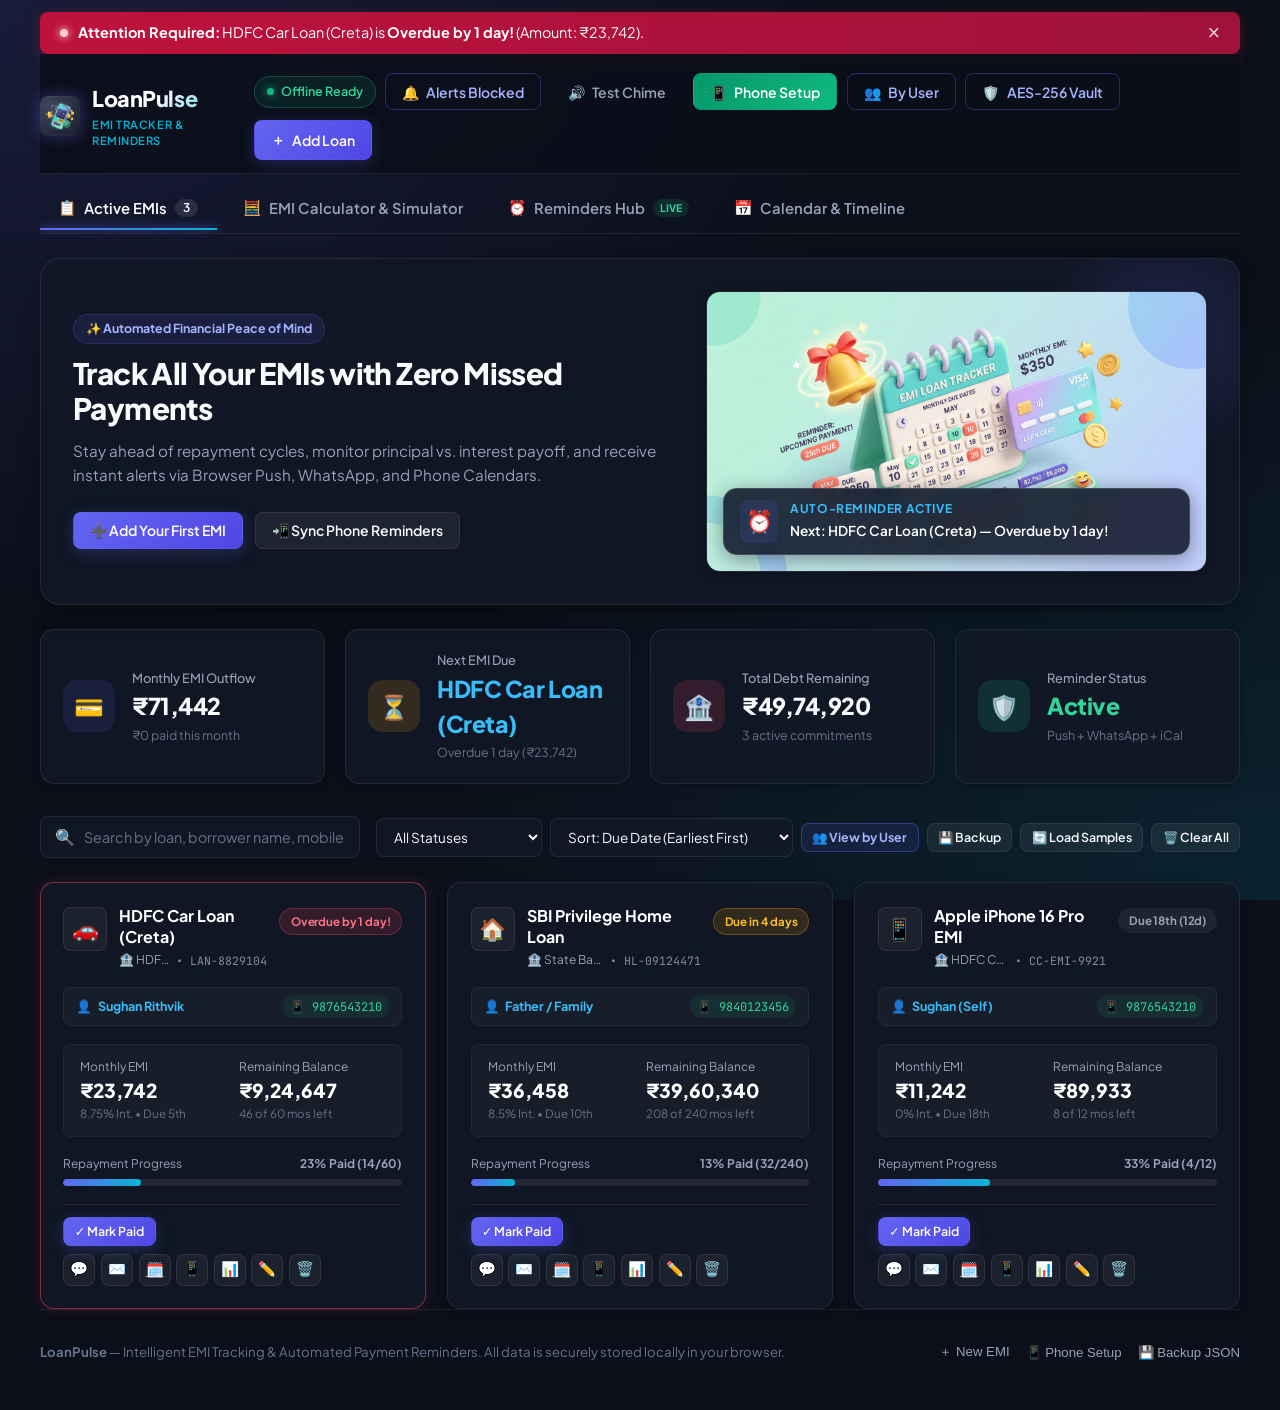
==== commit 33d328c6: "Add files via upload" ====
--- a/index.html
+++ b/index.html
@@ -18,7 +18,7 @@
   <link rel="preconnect" href="https://fonts.gstatic.com" crossorigin>
   <link href="https://fonts.googleapis.com/css2?family=Plus+Jakarta+Sans:wght@300;400;500;600;700;800&family=JetBrains+Mono:wght@400;600&display=swap" rel="stylesheet">
 
-  <link rel="stylesheet" href="style.css?v=20">
+  <link rel="stylesheet" href="style.css?v=23">
 </head>
 <body>
   <div class="app-wrapper">
@@ -61,6 +61,10 @@
         <button id="openMobileGuideBtn" class="btn btn-accent" title="Setup Auto-Reminders on Phone">
           <span class="icon" aria-hidden="true">📱</span>
           <span class="btn-text">Phone Setup</span>
+        </button>
+        <button id="navViewByUserBtn" class="btn btn-outline" title="View loans grouped by user/borrower">
+          <span class="icon" aria-hidden="true">👥</span>
+          <span class="btn-text">By User</span>
         </button>
         <button id="vaultSecurityBtn" class="btn btn-outline" title="Encrypted Vault & Security Lock">
           <span class="icon" aria-hidden="true">🛡️</span>
@@ -981,6 +985,6 @@
     <div class="toast-message" id="toastMessage">Alert notification</div>
   </div>
 
-  <script src="app.js?v=20"></script>
+  <script src="app.js?v=23"></script>
 </body>
 </html>
--- a/style.css
+++ b/style.css
@@ -1984,6 +1984,23 @@
     border-radius: var(--radius-full) !important;
     flex-shrink: 0 !important;
   }
+  #navViewByUserBtn .btn-text {
+    display: none !important;
+  }
+  #navViewByUserBtn {
+    width: 38px !important;
+    height: 38px !important;
+    padding: 0 !important;
+    display: inline-flex !important;
+    align-items: center !important;
+    justify-content: center !important;
+    font-size: 1.15rem !important;
+    border-radius: var(--radius-full) !important;
+    flex-shrink: 0 !important;
+    border-color: rgba(99, 102, 241, 0.45) !important;
+    background: rgba(99, 102, 241, 0.15) !important;
+    color: #a5b4fc !important;
+  }
   #vaultSecurityBtn .btn-text {
     display: none !important;
   }
@@ -3390,6 +3407,33 @@
 
 /* Responsive: Tablets & Mobile Devices (<= 768px) */
 @media (max-width: 768px) {
+  /* Prevent iOS auto-zoom on any input/select */
+  input, select, textarea, .portfolio-search-input, .form-control {
+    font-size: 16px !important;
+  }
+
+  /* Full-width Prominent "View by User" Action Button */
+  #viewByUserBtn {
+    grid-column: span 2 !important;
+    min-height: 46px !important;
+    height: 46px !important;
+    background: linear-gradient(135deg, rgba(99, 102, 241, 0.22), rgba(6, 182, 212, 0.18)) !important;
+    border: 1px solid rgba(99, 102, 241, 0.55) !important;
+    color: #e0e7ff !important;
+    font-size: 0.88rem !important;
+    font-weight: 700 !important;
+    box-shadow: 0 4px 14px rgba(99, 102, 241, 0.25) !important;
+    display: flex !important;
+    align-items: center !important;
+    justify-content: center !important;
+    gap: 0.45rem !important;
+    border-radius: var(--radius-sm) !important;
+    touch-action: manipulation;
+  }
+  #viewByUserBtn:active {
+    transform: scale(0.98);
+  }
+
   /* User Live Summary Banner on Mobile */
   .user-live-summary-banner {
     flex-direction: column !important;
@@ -3398,6 +3442,8 @@
     gap: 0.85rem !important;
     margin-bottom: 1.15rem !important;
     border-radius: var(--radius-sm) !important;
+    width: 100% !important;
+    box-sizing: border-box !important;
   }
   .ulsb-content {
     flex-direction: column !important;
@@ -3405,8 +3451,11 @@
     gap: 0.75rem !important;
     width: 100% !important;
   }
+  .ulsb-identity {
+    width: 100% !important;
+  }
   .ulsb-identity h3 {
-    font-size: 1.1rem !important;
+    font-size: 1.15rem !important;
   }
   .ulsb-stats {
     width: 100% !important;
@@ -3420,13 +3469,14 @@
     padding: 0.45rem 0.55rem !important;
     gap: 0.2rem !important;
     width: 100% !important;
+    box-sizing: border-box !important;
   }
   .ulsb-stat-pill span {
     font-size: 0.68rem !important;
     white-space: nowrap !important;
   }
   .ulsb-stat-pill strong {
-    font-size: 0.85rem !important;
+    font-size: 0.88rem !important;
   }
   .ulsb-actions {
     width: 100% !important;
@@ -3436,8 +3486,8 @@
   }
   .ulsb-actions .btn {
     width: 100% !important;
-    min-height: 42px !important;
-    font-size: 0.8rem !important;
+    min-height: 44px !important;
+    font-size: 0.82rem !important;
     display: flex !important;
     align-items: center !important;
     justify-content: center !important;
@@ -3445,12 +3495,43 @@
     touch-action: manipulation;
   }
 
-  /* User Portfolio Modal on Mobile (Bottom Sheet) */
-  #userPortfolioModal .modal-dialog {
+  /* Native Mobile Bottom Sheet Modals (All Modals) */
+  .modal-backdrop {
+    padding: 0 !important;
+    align-items: flex-end !important;
+    touch-action: pan-y;
+  }
+  .modal-dialog {
     max-height: 90dvh !important;
     max-height: 90vh !important;
-    border-radius: 22px 22px 0 0 !important;
-  }
+    border-radius: 24px 24px 0 0 !important;
+    border-bottom: none !important;
+    margin: 0 !important;
+    width: 100% !important;
+    max-width: 100% !important;
+  }
+  .modal-dialog::before {
+    content: '';
+    display: block;
+    width: 38px;
+    height: 4px;
+    background: rgba(255, 255, 255, 0.25);
+    border-radius: 9999px;
+    margin: 10px auto 2px auto;
+    flex-shrink: 0;
+  }
+  .modal-footer {
+    display: flex !important;
+    flex-direction: row !important;
+    gap: 0.65rem !important;
+    padding: 0.85rem 1.25rem calc(0.85rem + max(14px, env(safe-area-inset-bottom, 14px))) !important;
+  }
+  .modal-footer .btn {
+    flex: 1 !important;
+    min-height: 48px !important;
+  }
+
+  /* User Portfolio Search Box on Mobile */
   .user-portfolio-search-box {
     padding: 0.75rem 1rem !important;
   }
@@ -3458,9 +3539,9 @@
     left: 1.85rem !important;
   }
   .portfolio-search-input {
-    font-size: 16px !important; /* Prevents auto zoom on mobile */
-    height: 44px !important;
-    padding: 0.6rem 0.85rem 0.6rem 2.25rem !important;
+    font-size: 16px !important;
+    height: 46px !important;
+    padding: 0.6rem 0.85rem 0.6rem 2.35rem !important;
   }
   .user-portfolio-scroll {
     padding: 0.85rem 1rem 1rem !important;
@@ -3471,7 +3552,7 @@
     -webkit-overflow-scrolling: touch !important;
   }
 
-  /* Borrower Card on Mobile */
+  /* Borrower Portfolio Card on Mobile */
   .borrower-portfolio-card {
     padding: 1rem !important;
     border-radius: var(--radius-sm) !important;
@@ -3488,12 +3569,12 @@
     gap: 0.65rem !important;
   }
   .borrower-avatar {
-    width: 38px !important;
-    height: 38px !important;
+    width: 40px !important;
+    height: 40px !important;
+    font-size: 1.15rem !important;
+  }
+  .borrower-name {
     font-size: 1.1rem !important;
-  }
-  .borrower-name {
-    font-size: 1.05rem !important;
   }
   .borrower-header-actions {
     width: 100% !important;
@@ -3504,10 +3585,10 @@
   .btn-whatsapp-mini,
   .btn-filter-mini {
     width: 100% !important;
-    min-height: 42px !important;
+    min-height: 44px !important;
     justify-content: center !important;
-    font-size: 0.78rem !important;
-    padding: 0.45rem 0.5rem !important;
+    font-size: 0.8rem !important;
+    padding: 0.5rem !important;
     touch-action: manipulation;
   }
 
@@ -3527,7 +3608,7 @@
     line-height: 1.15;
   }
   .borrower-stat strong {
-    font-size: 0.88rem !important;
+    font-size: 0.92rem !important;
   }
 
   /* Borrower Loan Items on Mobile */
@@ -3545,12 +3626,12 @@
     gap: 0.6rem !important;
   }
   .loan-item-left strong {
-    font-size: 0.85rem !important;
+    font-size: 0.88rem !important;
     white-space: normal !important;
     line-height: 1.25;
   }
   .loan-item-left small {
-    font-size: 0.7rem !important;
+    font-size: 0.72rem !important;
   }
   .loan-item-right {
     width: 100% !important;
@@ -3560,14 +3641,39 @@
     border-top: 1px solid rgba(255, 255, 255, 0.05) !important;
   }
   .loan-item-emi {
-    font-size: 0.88rem !important;
-  }
-}
-
-/* Extra Small Phones (<= 400px) */
-@media (max-width: 400px) {
+    font-size: 0.92rem !important;
+  }
+
+  /* Reminders Hub on Mobile */
+  .lead-time-options {
+    flex-direction: column !important;
+    gap: 0.5rem !important;
+  }
+  .checkbox-pill {
+    width: 100% !important;
+    padding: 0.65rem 0.85rem !important;
+    font-size: 0.85rem !important;
+    border-radius: var(--radius-sm) !important;
+    box-sizing: border-box !important;
+  }
+
+  /* Toast notification above bottom navigation bar */
+  .toast-popup {
+    left: 1rem !important;
+    right: 1rem !important;
+    bottom: calc(75px + max(12px, env(safe-area-inset-bottom, 12px))) !important;
+    max-width: unset !important;
+  }
+}
+
+/* Extra Small Phones (<= 420px) */
+@media (max-width: 420px) {
+  .app-wrapper {
+    padding: 0 0.65rem calc(95px + max(14px, env(safe-area-inset-bottom, 14px))) !important;
+  }
+
   .filter-group .btn-sm {
-    font-size: 0.74rem !important;
+    font-size: 0.76rem !important;
     padding: 0 0.35rem !important;
   }
   .ulsb-stats {
@@ -3588,6 +3694,35 @@
   .ulsb-actions {
     grid-template-columns: 1fr !important;
   }
-}
-
-
+
+  /* Action buttons on compact phone screens */
+  .action-btn-group {
+    display: grid !important;
+    grid-template-columns: repeat(4, 1fr) repeat(3, 1fr) !important;
+    gap: 0.3rem !important;
+  }
+  .action-btn-group .icon-btn {
+    height: 42px !important;
+    min-height: 42px !important;
+    font-size: 1.15rem !important;
+  }
+}
+
+/* Micro Screens (<= 360px) */
+@media (max-width: 360px) {
+  .brand-text h1 {
+    font-size: 1.05rem !important;
+  }
+  .metrics-grid {
+    gap: 0.45rem !important;
+  }
+  .metric-card {
+    padding: 0.65rem 0.55rem !important;
+    min-height: 100px !important;
+  }
+  .metric-value {
+    font-size: 1.05rem !important;
+  }
+}
+
+
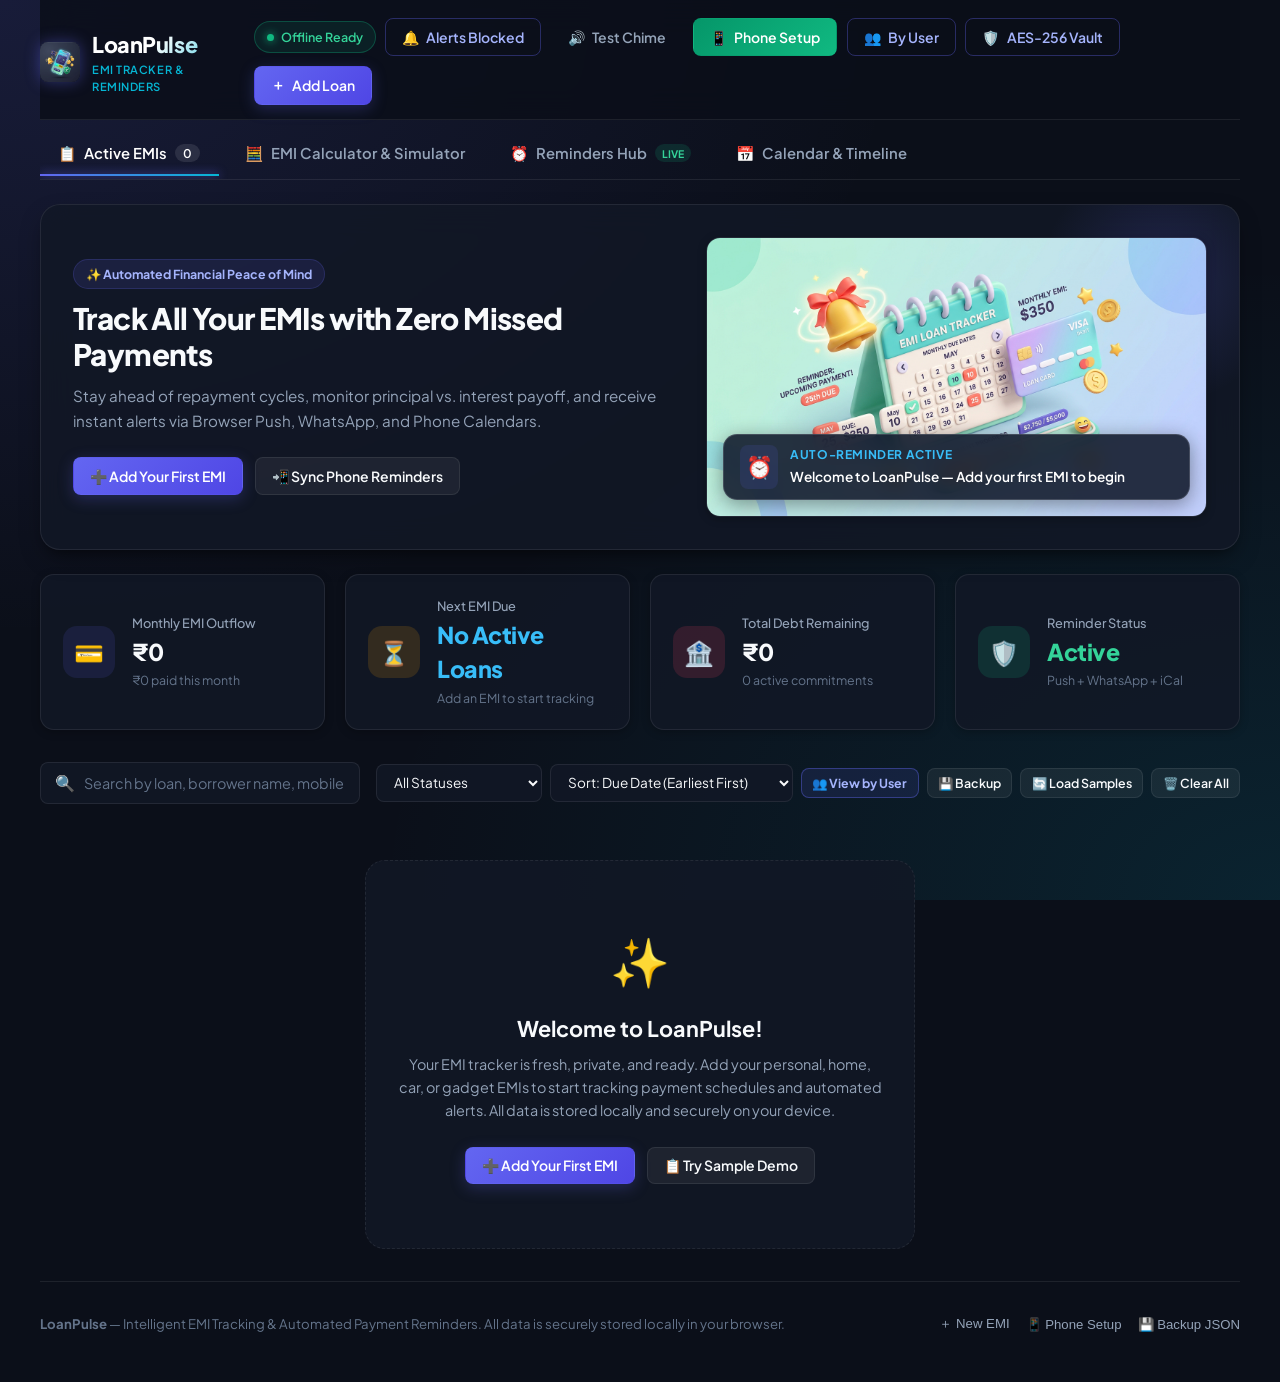
==== commit ba04b3ce: "Add files via upload" ====
--- a/index.html
+++ b/index.html
@@ -18,7 +18,7 @@
   <link rel="preconnect" href="https://fonts.gstatic.com" crossorigin>
   <link href="https://fonts.googleapis.com/css2?family=Plus+Jakarta+Sans:wght@300;400;500;600;700;800&family=JetBrains+Mono:wght@400;600&display=swap" rel="stylesheet">
 
-  <link rel="stylesheet" href="style.css?v=23">
+  <link rel="stylesheet" href="style.css?v=26">
 </head>
 <body>
   <div class="app-wrapper">
@@ -271,8 +271,8 @@
           <div class="ulsb-content">
             <div class="ulsb-identity">
               <span class="ulsb-badge">👤 USER PORTFOLIO</span>
-              <h3 id="ulsbName">Sughan Rithvik</h3>
-              <span id="ulsbPhone" class="ulsb-phone">📱 9876543210</span>
+              <h3 id="ulsbName">-</h3>
+              <span id="ulsbPhone" class="ulsb-phone">📱 -</span>
             </div>
             <div class="ulsb-stats">
               <div class="ulsb-stat-pill">
@@ -302,12 +302,12 @@
 
         <!-- Empty State (shown if no loans) -->
         <div id="loansEmptyState" class="empty-state hidden">
-          <div class="empty-icon">📭</div>
-          <h3>No Loans Found</h3>
-          <p>Add your existing personal, home, car, or gadget EMIs to start tracking payment schedules and automated reminders.</p>
+          <div class="empty-icon">✨</div>
+          <h3>Welcome to LoanPulse!</h3>
+          <p>Your EMI tracker is fresh, private, and ready. Add your personal, home, car, or gadget EMIs to start tracking payment schedules and automated alerts. All data is stored locally and securely on your device.</p>
           <div class="empty-actions">
             <button class="btn btn-primary" id="emptyAddBtn">➕ Add Your First EMI</button>
-            <button class="btn btn-secondary" id="emptySeedBtn">✨ Load Demo Loans</button>
+            <button class="btn btn-secondary" id="emptySeedBtn" title="Load sample loans to test features">📋 Try Sample Demo</button>
           </div>
         </div>
       </section>
@@ -573,7 +573,17 @@
         <div class="schedule-view">
           <div class="section-header">
             <h3>📅 Upcoming 12-Month Payment Schedule</h3>
-            <p>Visual map of all upcoming monthly installments across all your active loans.</p>
+            <p>Visual map of all upcoming monthly installments across all your active loans separated by borrower.</p>
+          </div>
+
+          <!-- Schedule Borrower Filter & Quick Share Bar -->
+          <div class="schedule-controls-bar">
+            <div class="schedule-filter-scroll" id="scheduleUserFilterBar">
+              <!-- Rendered via JS: All Users & individual borrower pills -->
+            </div>
+            <button class="btn btn-accent btn-sm schedule-share-current-btn" id="shareCurrentMonthEmiBtn" title="Share this month's total EMI and borrower breakdown via WhatsApp">
+              <span>💬 Share Current Month EMIs</span>
+            </button>
           </div>
 
           <div id="scheduleTimeline" class="timeline-container">
@@ -632,12 +642,12 @@
         <div class="form-row">
           <div class="form-group flex-1">
             <label for="formBorrowerName">👤 Borrower Name <span class="tag-opt">Optional</span></label>
-            <input type="text" id="formBorrowerName" placeholder="e.g. Self, Sughan, Father">
+            <input type="text" id="formBorrowerName" placeholder="e.g. Self, Family, Partner">
             <small class="form-help">Defaults to 'Self' if left blank</small>
           </div>
           <div class="form-group flex-1">
             <label for="formBorrowerPhone">📱 Mobile / WhatsApp <span class="tag-opt">Optional</span></label>
-            <input type="tel" id="formBorrowerPhone" placeholder="e.g. 9876543210 (For alerts)">
+            <input type="tel" id="formBorrowerPhone" placeholder="e.g. 98XXXXXXXX (For alerts)">
             <small class="form-help">Only needed for WhatsApp/SMS reminders</small>
           </div>
         </div>
@@ -936,14 +946,14 @@
       <div class="modal-header">
         <div>
           <h3 id="userPortfolioModalTitle">👥 User & Borrower Portfolios</h3>
-          <p class="modal-sub">Separate loans, total EMI, and balances grouped by user</p>
+          <p class="modal-sub">Total loans amount grouped by user</p>
         </div>
         <button class="modal-close" id="closeUserPortfolioModalBtn" aria-label="Close modal">&times;</button>
       </div>
 
       <div class="user-portfolio-search-box">
         <span class="search-icon">🔍</span>
-        <input type="text" id="userPortfolioSearchInput" placeholder="Search user / borrower (e.g. Sughan, Father)..." class="portfolio-search-input">
+        <input type="text" id="userPortfolioSearchInput" placeholder="Search user / borrower (e.g. Self, Family)..." class="portfolio-search-input">
       </div>
 
       <div class="user-portfolio-scroll" id="userPortfolioList">
@@ -985,6 +995,6 @@
     <div class="toast-message" id="toastMessage">Alert notification</div>
   </div>
 
-  <script src="app.js?v=23"></script>
+  <script src="app.js?v=26"></script>
 </body>
 </html>
--- a/style.css
+++ b/style.css
@@ -81,6 +81,19 @@
   -moz-osx-font-smoothing: grayscale;
 }
 
+/* Body Scroll Lock when any Modal is Active (Completely freezes background page from scrolling) */
+body.modal-open {
+  position: fixed !important;
+  top: var(--scroll-top, 0) !important;
+  left: 0 !important;
+  right: 0 !important;
+  width: 100% !important;
+  height: 100% !important;
+  overflow: hidden !important;
+  overscroll-behavior: none !important;
+  touch-action: none !important;
+}
+
 /* App Wrapper Layout */
 .app-wrapper {
   max-width: 1240px;
@@ -1324,6 +1337,71 @@
 }
 
 /* Schedule & Timeline Tab */
+.schedule-controls-bar {
+  display: flex;
+  justify-content: space-between;
+  align-items: center;
+  flex-wrap: wrap;
+  gap: 0.75rem;
+  margin-bottom: 1.25rem;
+}
+
+.schedule-filter-scroll {
+  display: flex;
+  align-items: center;
+  gap: 0.5rem;
+  overflow-x: auto;
+  -webkit-overflow-scrolling: touch;
+  padding-bottom: 4px;
+  scrollbar-width: none;
+  flex: 1;
+  min-width: 0;
+}
+.schedule-filter-scroll::-webkit-scrollbar {
+  display: none;
+}
+
+.schedule-filter-pill {
+  background: rgba(255, 255, 255, 0.05);
+  border: 1px solid var(--border-subtle);
+  color: var(--text-muted);
+  padding: 0.45rem 0.85rem;
+  border-radius: var(--radius-full);
+  font-size: 0.82rem;
+  font-weight: 600;
+  white-space: nowrap;
+  cursor: pointer;
+  transition: all var(--transition-fast);
+  touch-action: manipulation;
+}
+.schedule-filter-pill:hover,
+.schedule-filter-pill.active {
+  background: rgba(99, 102, 241, 0.2);
+  border-color: #818cf8;
+  color: #fff;
+  box-shadow: 0 0 10px rgba(99, 102, 241, 0.3);
+}
+
+.schedule-share-current-btn {
+  display: inline-flex;
+  align-items: center;
+  gap: 0.35rem;
+  font-size: 0.82rem;
+  font-weight: 700;
+  padding: 0.45rem 0.85rem;
+  border-radius: var(--radius-sm);
+  background: linear-gradient(135deg, #10b981, #059669) !important;
+  color: #fff !important;
+  border: none !important;
+  cursor: pointer;
+  transition: all var(--transition-fast);
+  touch-action: manipulation;
+  white-space: nowrap;
+}
+.schedule-share-current-btn:hover {
+  box-shadow: 0 4px 15px rgba(16, 185, 129, 0.4);
+}
+
 .timeline-container {
   display: flex;
   flex-direction: column;
@@ -1335,55 +1413,232 @@
   border: 1px solid var(--border-subtle);
   border-radius: var(--radius-md);
   padding: 1.25rem;
-}
+  box-shadow: var(--shadow-sm);
+}
+
 .timeline-month-header {
   display: flex;
   justify-content: space-between;
   align-items: center;
-  margin-bottom: 0.85rem;
+  flex-wrap: wrap;
+  gap: 0.65rem;
+  margin-bottom: 1rem;
+  padding-bottom: 0.75rem;
+  border-bottom: 1px solid var(--border-subtle);
+}
+
+.timeline-month-title-wrap {
+  display: flex;
+  flex-direction: column;
+  gap: 0.15rem;
+}
+
+.timeline-month-title {
+  font-size: 1.15rem;
+  font-weight: 800;
+  color: var(--accent-cyan);
+}
+
+.timeline-month-total {
+  font-size: 0.85rem;
+  color: var(--text-muted);
+}
+.timeline-month-total strong {
+  color: #fff;
+  font-size: 0.95rem;
+}
+
+.btn-share-month {
+  background: rgba(16, 185, 129, 0.15) !important;
+  color: #34d399 !important;
+  border: 1px solid rgba(16, 185, 129, 0.35) !important;
+  border-radius: var(--radius-sm);
+  font-size: 0.78rem !important;
+  font-weight: 700 !important;
+  padding: 0.4rem 0.75rem !important;
+  display: inline-flex;
+  align-items: center;
+  gap: 0.35rem;
+  cursor: pointer;
+  transition: all var(--transition-fast);
+  touch-action: manipulation;
+  white-space: nowrap;
+}
+.btn-share-month:hover,
+.btn-share-month:active {
+  background: #10b981 !important;
+  color: #fff !important;
+}
+
+.timeline-users-container {
+  display: flex;
+  flex-direction: column;
+  gap: 0.85rem;
+}
+
+.timeline-user-group {
+  background: rgba(255, 255, 255, 0.02);
+  border: 1px solid rgba(255, 255, 255, 0.06);
+  border-radius: var(--radius-sm);
+  padding: 0.85rem;
+  display: flex;
+  flex-direction: column;
+  gap: 0.65rem;
+}
+
+.timeline-user-header {
+  display: flex;
+  justify-content: space-between;
+  align-items: center;
+  flex-wrap: wrap;
+  gap: 0.5rem;
   padding-bottom: 0.5rem;
-  border-bottom: 1px solid var(--border-subtle);
-}
-.timeline-month-title {
-  font-size: 1.05rem;
+  border-bottom: 1px solid rgba(255, 255, 255, 0.05);
+}
+
+.timeline-user-info {
+  display: flex;
+  align-items: center;
+  gap: 0.5rem;
+}
+
+.timeline-user-avatar {
+  width: 32px;
+  height: 32px;
+  border-radius: 50%;
+  background: rgba(99, 102, 241, 0.2);
+  border: 1px solid rgba(99, 102, 241, 0.4);
+  display: inline-flex;
+  align-items: center;
+  justify-content: center;
+  font-size: 0.95rem;
+  flex-shrink: 0;
+}
+
+.timeline-user-name {
+  font-size: 0.95rem;
+  color: #fff;
   font-weight: 700;
-  color: var(--accent-cyan);
-}
-.timeline-month-total {
-  font-size: 0.9rem;
+  display: block;
+}
+
+.timeline-user-badge {
+  font-size: 0.68rem;
+  color: var(--text-dim);
+  font-weight: 500;
+}
+
+.timeline-user-actions {
+  display: flex;
+  align-items: center;
+  gap: 0.65rem;
+}
+
+.timeline-user-subtotal-block {
+  text-align: right;
+}
+.timeline-user-subtotal-block .subtotal-label {
+  font-size: 0.65rem;
   color: var(--text-muted);
-}
+  display: block;
+  text-transform: uppercase;
+}
+.timeline-user-subtotal {
+  font-size: 0.95rem;
+  color: #38bdf8;
+  font-weight: 700;
+}
+
+.btn-share-user-mini {
+  background: rgba(6, 182, 212, 0.12);
+  color: #38bdf8;
+  border: 1px solid rgba(6, 182, 212, 0.3);
+  border-radius: 6px;
+  font-size: 0.72rem;
+  font-weight: 600;
+  padding: 0.3rem 0.55rem;
+  cursor: pointer;
+  transition: all var(--transition-fast);
+  touch-action: manipulation;
+  display: inline-flex;
+  align-items: center;
+  gap: 0.25rem;
+  white-space: nowrap;
+}
+.btn-share-user-mini:hover,
+.btn-share-user-mini:active {
+  background: var(--accent-cyan);
+  color: #0b0f19;
+}
+
 .timeline-items-list {
   display: flex;
   flex-direction: column;
-  gap: 0.5rem;
-}
+  gap: 0.45rem;
+}
+
 .timeline-item {
   display: flex;
   align-items: center;
   justify-content: space-between;
   background: rgba(255, 255, 255, 0.03);
-  padding: 0.65rem 0.85rem;
-  border-radius: var(--radius-sm);
+  padding: 0.55rem 0.75rem;
+  border-radius: 6px;
+  font-size: 0.825rem;
+  gap: 0.5rem;
+}
+
+.timeline-item-info {
+  display: flex;
+  align-items: center;
+  gap: 0.55rem;
+  min-width: 0;
+  flex: 1;
+}
+
+.timeline-item-icon {
+  font-size: 1.1rem;
+  flex-shrink: 0;
+}
+
+.timeline-item-info div {
+  min-width: 0;
+}
+
+.timeline-item-info strong {
+  display: block;
   font-size: 0.85rem;
-}
+  color: #fff;
+  white-space: nowrap;
+  overflow: hidden;
+  text-overflow: ellipsis;
+}
+
+.timeline-item-info small {
+  font-size: 0.7rem;
+  color: var(--text-dim);
+  white-space: nowrap;
+  overflow: hidden;
+  text-overflow: ellipsis;
+  display: block;
+}
+
+.timeline-item-amount-box {
+  text-align: right;
+  flex-shrink: 0;
+}
+
 .timeline-item-due {
+  font-size: 0.7rem;
   color: var(--accent-amber);
   font-weight: 600;
-}
-
-/* Modals */
-.modal-backdrop {
-  position: fixed;
-  inset: 0;
-  background: rgba(0, 0, 0, 0.75);
-  backdrop-filter: blur(8px);
-  z-index: 100;
-  display: flex;
-  align-items: center;
-  justify-content: center;
-  padding: 1.25rem;
-  animation: fadeIn 0.2s ease;
+  display: block;
+}
+
+.timeline-item-emi {
+  font-size: 0.9rem;
+  color: #fff;
+  font-weight: 700;
 }
 
 /* Modals Base */
@@ -1399,6 +1654,8 @@
   justify-content: center;
   padding: 1.25rem;
   animation: fadeIn 0.2s ease;
+  overscroll-behavior: contain !important;
+  touch-action: none !important;
 }
 
 .modal-dialog {
@@ -1407,6 +1664,8 @@
   border-radius: var(--radius-lg);
   width: 100%;
   max-width: 640px;
+  overscroll-behavior: contain !important;
+  touch-action: auto !important;
   max-height: 90vh;
   box-shadow: 0 20px 40px rgba(0, 0, 0, 0.6), var(--shadow-glow);
   display: flex;
@@ -1462,6 +1721,8 @@
   padding: 1.25rem 1.5rem;
   overflow-y: auto;
   -webkit-overflow-scrolling: touch;
+  overscroll-behavior: contain !important;
+  touch-action: pan-y !important;
   flex: 1;
 }
 
@@ -3215,6 +3476,8 @@
   max-height: 65vh;
   overflow-y: auto;
   -webkit-overflow-scrolling: touch;
+  overscroll-behavior: contain !important;
+  touch-action: pan-y !important;
 }
 
 /* Individual Borrower Portfolio Card */
@@ -3300,6 +3563,56 @@
 .btn-filter-mini:hover {
   background: var(--accent-cyan);
   color: #0b0f19;
+}
+
+/* Borrower Single Total Loans Amount Showcase */
+.borrower-total-amount-box {
+  background: linear-gradient(135deg, rgba(6, 182, 212, 0.09) 0%, rgba(15, 23, 42, 0.85) 100%);
+  border: 1px solid rgba(6, 182, 212, 0.28);
+  border-radius: var(--radius-md);
+  padding: 1.1rem 1.35rem;
+  display: flex;
+  justify-content: space-between;
+  align-items: center;
+  gap: 1rem;
+  box-shadow: 0 4px 18px rgba(0, 0, 0, 0.28);
+  position: relative;
+  overflow: hidden;
+}
+.borrower-total-amount-box::before {
+  content: '';
+  position: absolute;
+  top: 0;
+  left: 0;
+  width: 4px;
+  height: 100%;
+  background: linear-gradient(180deg, var(--accent-cyan), #38bdf8);
+  border-radius: 4px 0 0 4px;
+}
+.borrower-amount-info {
+  display: flex;
+  flex-direction: column;
+  gap: 0.2rem;
+}
+.borrower-amount-label {
+  font-size: 0.78rem;
+  font-weight: 700;
+  text-transform: uppercase;
+  letter-spacing: 0.06em;
+  color: var(--accent-cyan);
+}
+.borrower-amount-sub {
+  font-size: 0.75rem;
+  color: var(--text-muted);
+}
+.borrower-amount-value {
+  font-size: 1.65rem;
+  font-weight: 800;
+  color: #ffffff;
+  font-family: var(--font-heading);
+  letter-spacing: -0.02em;
+  text-shadow: 0 0 18px rgba(6, 182, 212, 0.35);
+  white-space: nowrap;
 }
 
 /* Borrower Stats Strip */
@@ -3550,6 +3863,8 @@
     flex: 1 !important;
     overflow-y: auto !important;
     -webkit-overflow-scrolling: touch !important;
+    overscroll-behavior: contain !important;
+    touch-action: pan-y !important;
   }
 
   /* Borrower Portfolio Card on Mobile */
@@ -3592,6 +3907,15 @@
     touch-action: manipulation;
   }
 
+  /* Borrower Total Amount Box on Mobile */
+  .borrower-total-amount-box {
+    padding: 0.95rem 1.1rem !important;
+    gap: 0.75rem !important;
+  }
+  .borrower-amount-value {
+    font-size: 1.35rem !important;
+  }
+
   /* Borrower Stats on Mobile */
   .borrower-stats-row {
     grid-template-columns: repeat(3, 1fr) !important;
@@ -3664,6 +3988,50 @@
     bottom: calc(75px + max(12px, env(safe-area-inset-bottom, 12px))) !important;
     max-width: unset !important;
   }
+
+  /* Schedule Controls & User Separation on Mobile */
+  .schedule-controls-bar {
+    flex-direction: column !important;
+    align-items: stretch !important;
+    gap: 0.65rem !important;
+  }
+  .schedule-share-current-btn {
+    width: 100% !important;
+    min-height: 44px !important;
+    justify-content: center !important;
+  }
+  .timeline-month-header {
+    flex-direction: column !important;
+    align-items: flex-start !important;
+    gap: 0.6rem !important;
+  }
+  .timeline-month-title-wrap {
+    width: 100% !important;
+  }
+  .btn-share-month {
+    width: 100% !important;
+    min-height: 42px !important;
+    justify-content: center !important;
+  }
+  .timeline-user-header {
+    flex-direction: column !important;
+    align-items: flex-start !important;
+    gap: 0.5rem !important;
+  }
+  .timeline-user-info {
+    width: 100% !important;
+  }
+  .timeline-user-actions {
+    width: 100% !important;
+    justify-content: space-between !important;
+    align-items: center !important;
+    padding-top: 0.35rem !important;
+    border-top: 1px solid rgba(255, 255, 255, 0.04) !important;
+  }
+  .btn-share-user-mini {
+    min-height: 38px !important;
+    padding: 0.4rem 0.75rem !important;
+  }
 }
 
 /* Extra Small Phones (<= 420px) */
